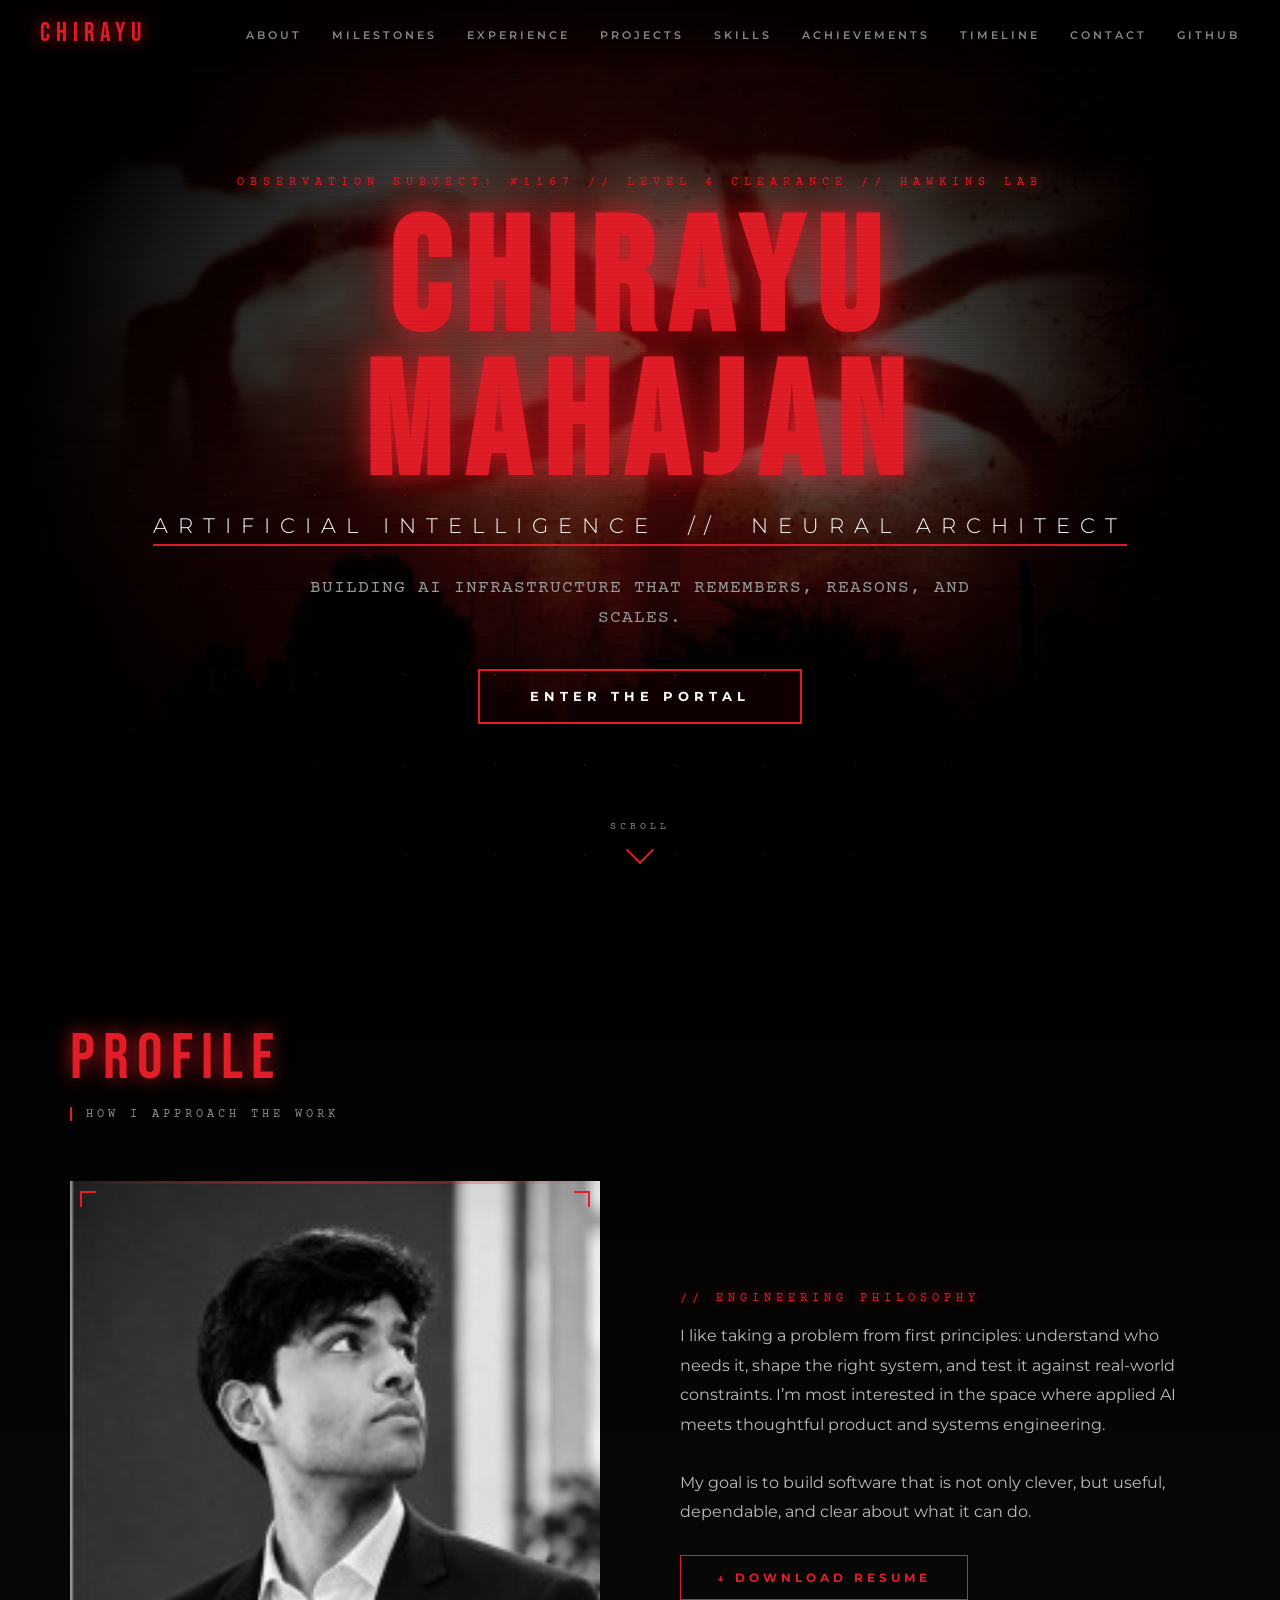
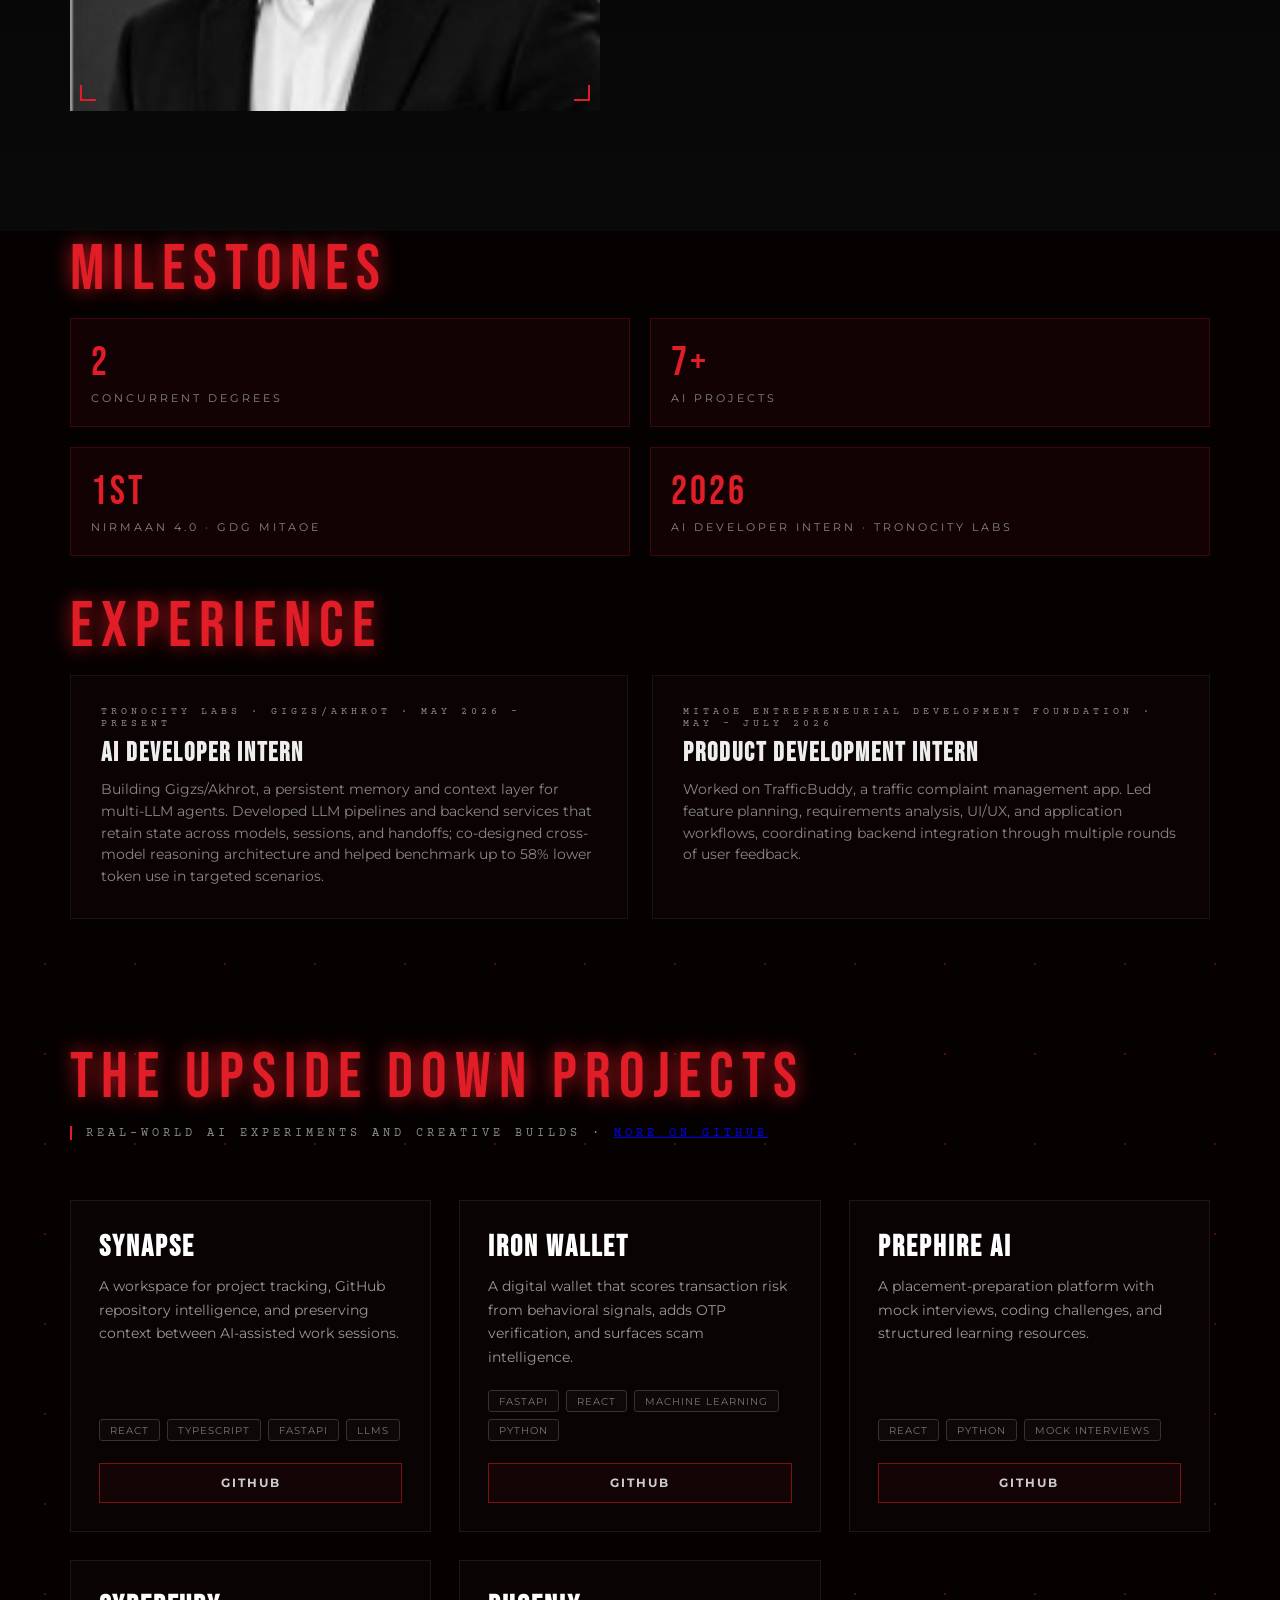
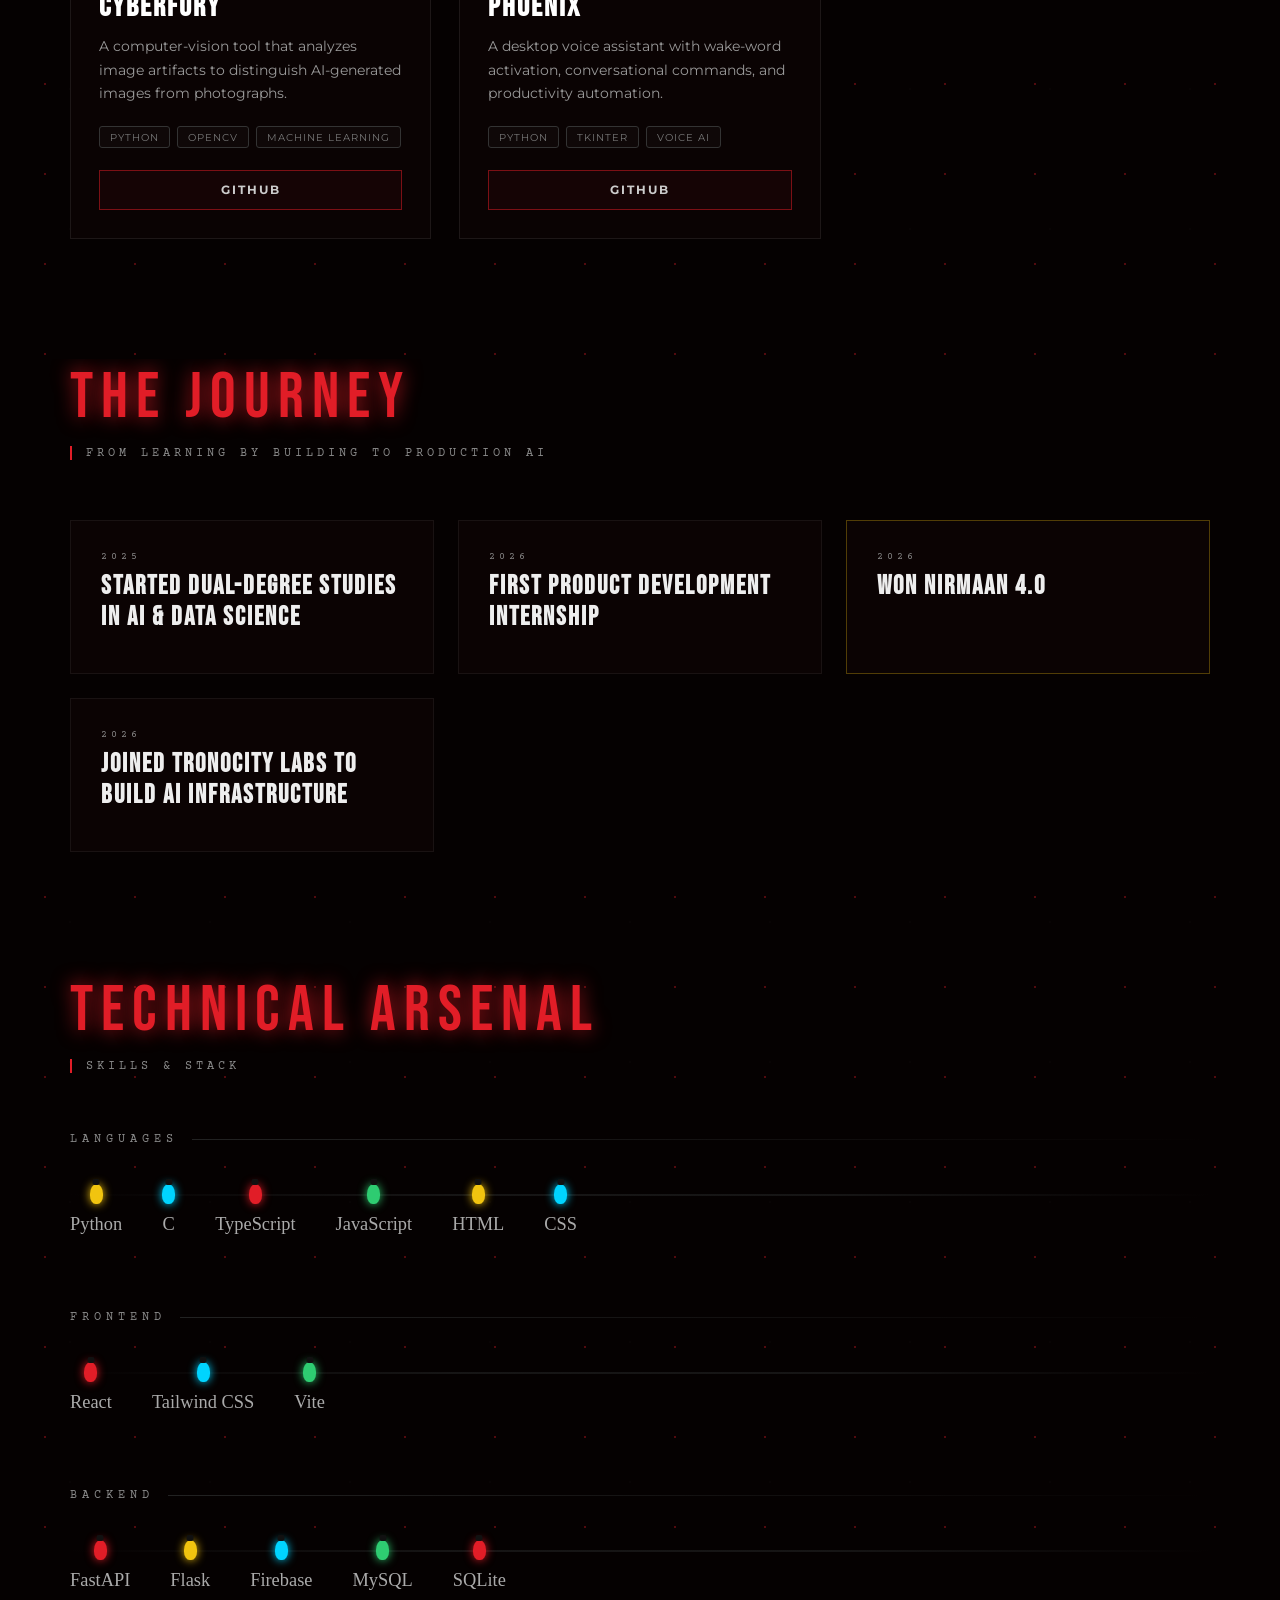
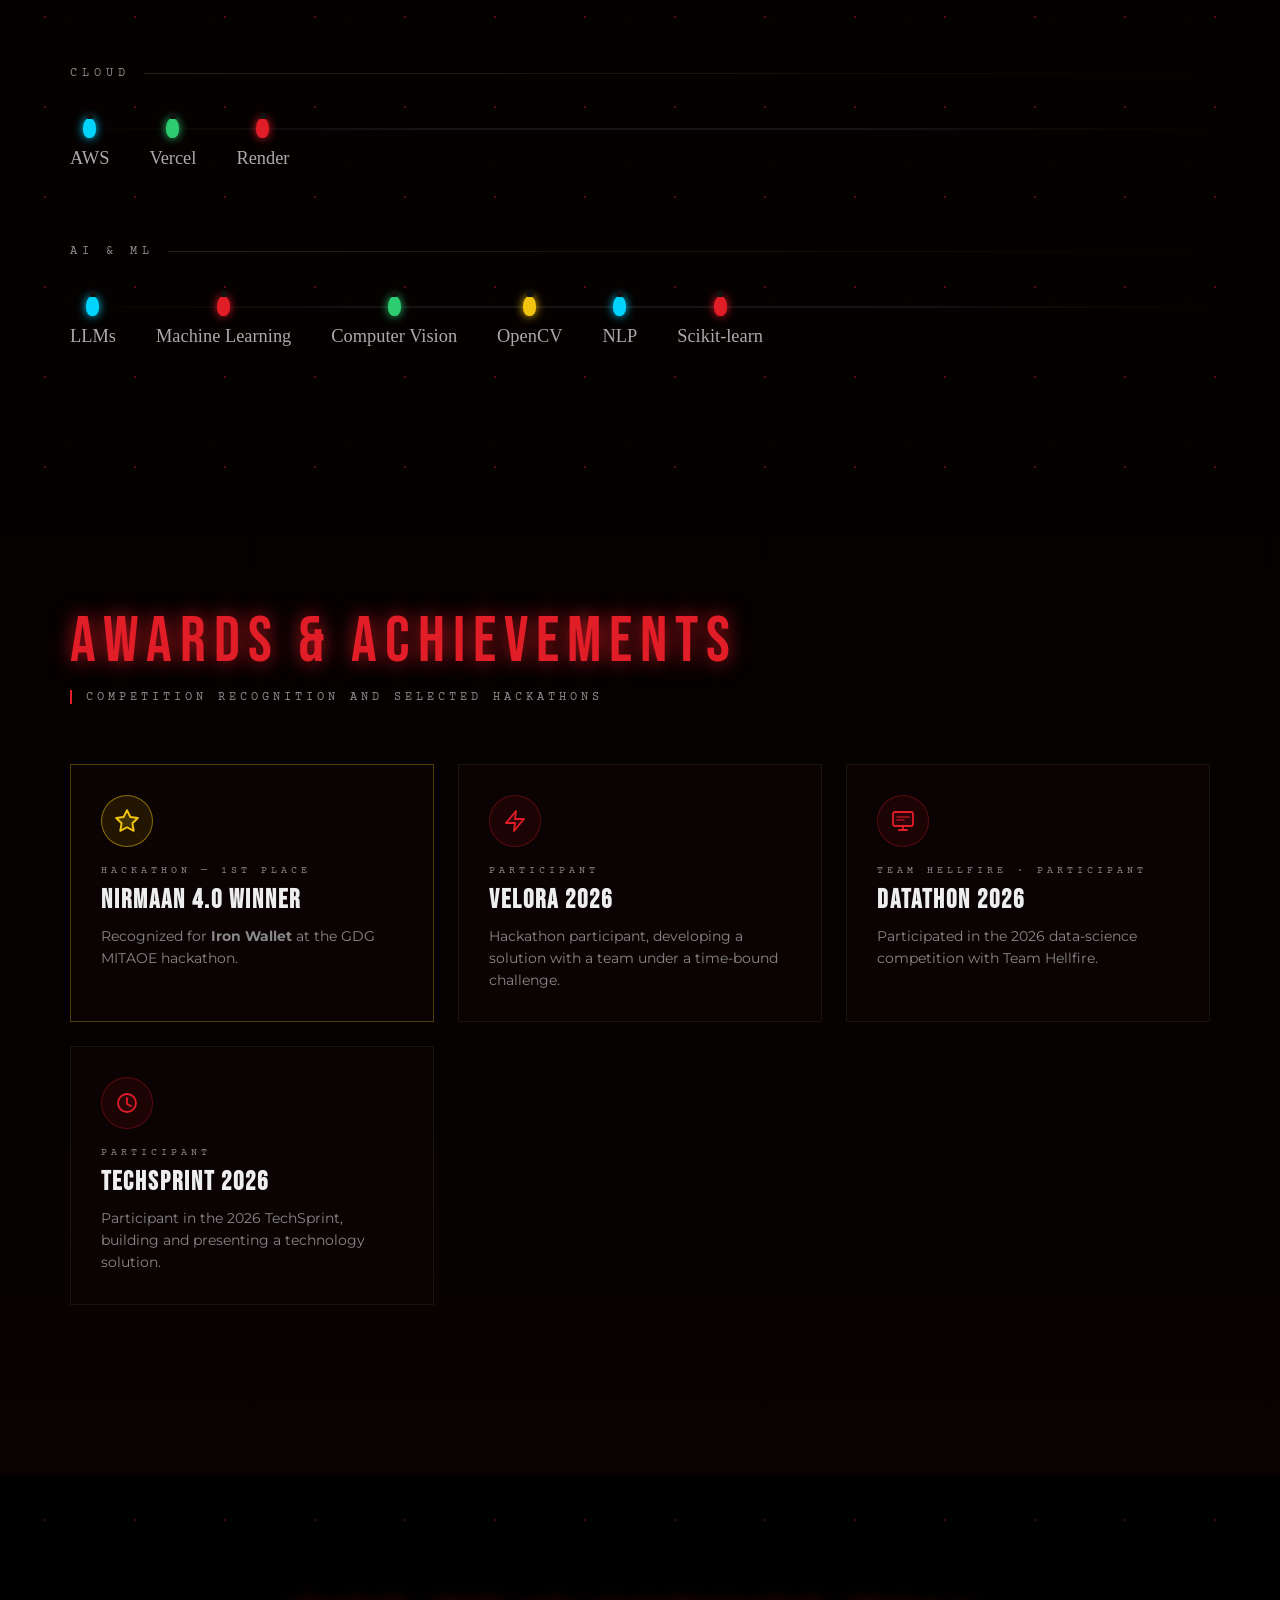
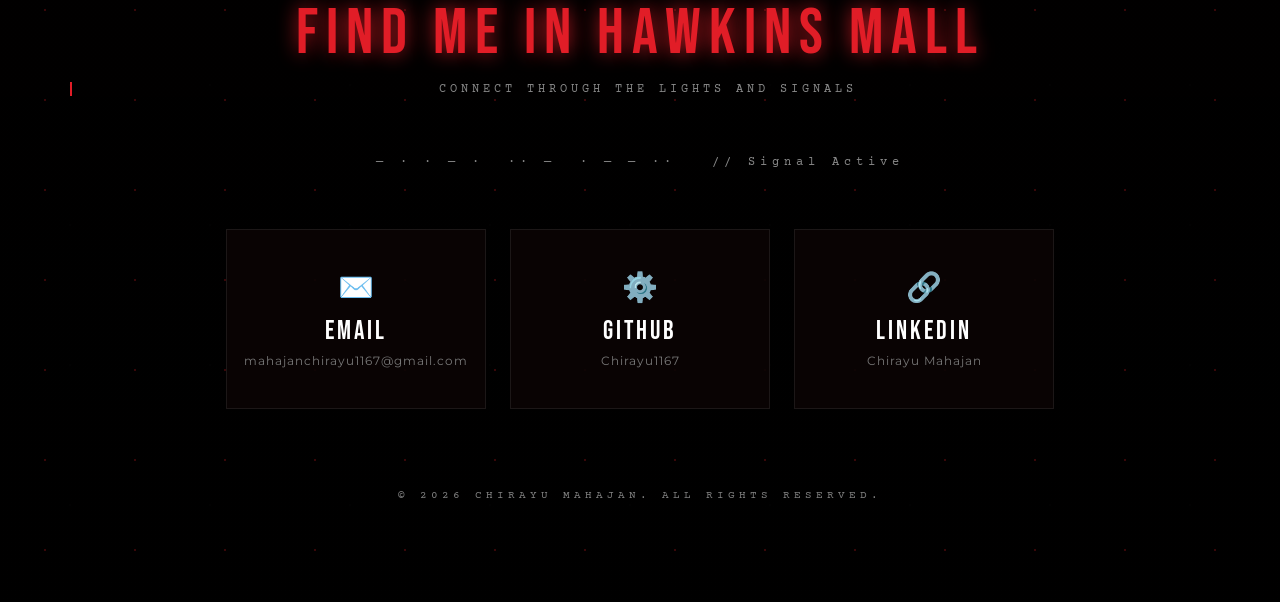
==== index.html @ ce6ed874 "Reduce repetition across portfolio sections Co-authored-by: Copilot App <223556219+Copilot@users.nor" ====
<!DOCTYPE html>
<html lang="en">
<head>
<meta charset="UTF-8">
<meta name="viewport" content="width=device-width, initial-scale=1.0">
<title>Chirayu Mahajan | AI & ML Engineer</title>
<meta name="description" content="Chirayu Mahajan is an AI engineer building production systems across computer vision, LLM agents, real-time inference, and backend infrastructure.">
<link rel="preconnect" href="https://fonts.googleapis.com">
<link href="https://fonts.googleapis.com/css2?family=Bebas+Neue&family=Montserrat:wght@300;400;600;700&family=Courier+Prime:wght@400;700&family=Permanent+Marker&display=swap" rel="stylesheet">
<style>
/* ==============================
   ROOT VARIABLES
============================== */
:root {
  --red: #e11d27;
  --glow-red: rgba(225,29,39,0.85);
  --dim-red: #7a0000;
  --neon-blue: #00d4ff;
  --neon-green: #2ecc71;
  --yellow: #f1c40f;
  --dark: #050101;
  --dark2: #0a0a0a;
  --card-bg: rgba(12,4,4,0.88);
  --wire: #1e1e1e;
  --text: #e8e8e8;
  --muted: #888;
}

/* ==============================
   RESET & BASE
============================== */
*, *::before, *::after { margin:0; padding:0; box-sizing:border-box; }

html { scroll-behavior: smooth; scroll-padding-top: 0; }

body {
  background: var(--dark);
  font-family: 'Montserrat', sans-serif;
  color: var(--text);
  overflow-x: hidden;
}

/* CRT scanline overlay */
body::after {
  content:'';
  position: fixed; inset:0;
  background: repeating-linear-gradient(0deg, transparent, transparent 2px, rgba(0,0,0,0.04) 2px, rgba(0,0,0,0.04) 4px);
  pointer-events:none;
  z-index: 9000;
}

/* ==============================
   SCROLL REVEAL
============================== */
.reveal {
  opacity: 0;
  transform: translateY(40px);
  transition: opacity 0.9s ease, transform 0.9s ease;
}
.reveal.visible {
  opacity: 1;
  transform: translateY(0);
}
.reveal-left {
  opacity: 0;
  transform: translateX(-40px);
  transition: opacity 0.9s ease, transform 0.9s ease;
}
.reveal-left.visible { opacity:1; transform:translateX(0); }
.reveal-right {
  opacity: 0;
  transform: translateX(40px);
  transition: opacity 0.9s ease, transform 0.9s ease;
}
.reveal-right.visible { opacity:1; transform:translateX(0); }

/* ==============================
   FLOATING NAV
============================== */
#floating-nav {
  position: fixed;
  top: 0; left:0; right:0;
  z-index: 8000;
  padding: 18px 40px;
  display: flex;
  justify-content: space-between;
  align-items: center;
  background: linear-gradient(to bottom, rgba(5,1,1,0.95), transparent);
  backdrop-filter: blur(4px);
  transition: background 0.4s;
}
#floating-nav.scrolled {
  background: rgba(5,1,1,0.97);
  border-bottom: 1px solid rgba(225,29,39,0.2);
}
.nav-logo {
  font-family: 'Bebas Neue', cursive;
  font-size: 1.6rem;
  letter-spacing: 6px;
  color: var(--red);
  text-shadow: 0 0 15px var(--glow-red);
  text-decoration: none;
}
.nav-links {
  display: flex;
  gap: 30px;
  list-style: none;
}
.nav-links a {
  text-decoration: none;
  color: var(--muted);
  font-size: 0.68rem;
  letter-spacing: 3px;
  text-transform: uppercase;
  transition: 0.3s;
  font-weight: 600;
}
.nav-links a:hover { color: #fff; text-shadow: 0 0 10px rgba(255,255,255,0.4); }
.nav-hamburger { display:none; cursor:pointer; flex-direction:column; gap:5px; }
.nav-hamburger span { display:block; width:24px; height:2px; background:#fff; transition:0.3s; }

/* ==============================
   SECTION SHARED
============================== */
section { position:relative; overflow:hidden; }
.section-inner { max-width:1200px; margin:0 auto; padding:0 30px; }

.section-title {
  font-family: 'Bebas Neue', cursive;
  font-size: clamp(2rem, 6vw, 4rem);
  letter-spacing: 8px;
  color: var(--red);
  text-shadow: 0 0 20px var(--glow-red);
  margin-bottom: 10px;
  animation: neonFlicker 6s infinite;
}
.section-sub {
  font-family: 'Courier Prime', monospace;
  font-size: 0.78rem;
  letter-spacing: 4px;
  color: var(--muted);
  text-transform: uppercase;
  margin-bottom: 60px;
  border-left: 2px solid var(--red);
  padding-left: 14px;
}

/* ==============================
   ANIMATED BACKGROUND
============================== */
.spore-bg {
  position: absolute; inset:0;
  background-image:
    radial-gradient(circle, var(--red) 1px, transparent 1px),
    radial-gradient(circle, rgba(255,255,255,0.04) 1px, transparent 1px);
  background-size: 90px 90px, 140px 140px;
  animation: sporeMove 25s linear infinite;
  opacity: 0.35;
  pointer-events:none;
  z-index:0;
}
@keyframes sporeMove {
  from { background-position: 0 0, 0 0; }
  to { background-position: 90px -400px, 140px -700px; }
}

/* ==============================
   HERO
============================== */
#hero {
  height: 100vh;
  min-height: 600px;
  display:flex;
  align-items:center;
  justify-content:center;
  text-align:center;
  background: #000;
}
.hero-bg {
  position: absolute; inset:0;
  background: url('[data-uri]') center/cover no-repeat;
  filter: brightness(45%) contrast(140%) saturate(0.6);
  animation: slowZoom 22s alternate linear infinite;
  z-index:0;
}
.hero-vignette {
  position:absolute; inset:0;
  background: radial-gradient(circle at center, transparent 10%, #000 80%);
  z-index:1;
}
.hero-content {
  position:relative; z-index:10;
  padding: 0 30px;
  animation: heroEntry 2s forwards ease-out;
}
.hero-tag {
  font-family: 'Courier Prime', monospace;
  color: var(--red);
  font-size: 0.72rem;
  letter-spacing: 6px;
  text-transform: uppercase;
  margin-bottom: 22px;
  display:block;
  text-shadow: 0 0 12px var(--glow-red);
}
.hero-name {
  font-family: 'Bebas Neue', cursive;
  font-size: clamp(4rem, 14vw, 10rem);
  letter-spacing: 14px;
  color: var(--red);
  line-height: 0.9;
  text-shadow: 0 0 30px var(--glow-red), 0 0 80px rgba(225,29,39,0.3);
  animation: nameGlitch 7s infinite alternate;
}
.hero-title {
  font-size: clamp(0.85rem, 2.5vw, 1.3rem);
  letter-spacing: 10px;
  color: #fff;
  text-transform: uppercase;
  border-bottom: 2px solid var(--red);
  display: inline-block;
  padding-bottom: 6px;
  margin: 14px 0 28px;
  font-weight: 300;
}
.hero-intro {
  font-family: 'Courier Prime', monospace;
  font-size: clamp(0.88rem, 1.8vw, 1.1rem);
  color: #999;
  max-width: 680px;
  margin: 0 auto 36px;
  line-height: 1.7;
  text-transform: uppercase;
  letter-spacing: 1px;
}
.hero-intro b { color: #fff; text-shadow: 0 0 8px rgba(255,255,255,0.3); }
.hero-cta {
  display: inline-block;
  padding: 18px 50px;
  border: 2px solid var(--red);
  color: #fff;
  text-decoration: none;
  text-transform: uppercase;
  font-weight: 700;
  letter-spacing: 5px;
  font-size: 0.8rem;
  background: rgba(225,29,39,0.07);
  transition: 0.35s;
}
.hero-cta:hover {
  background: var(--red);
  color: #000;
  box-shadow: 0 0 40px var(--red);
  transform: translateY(-3px);
}
.scroll-indicator {
  position:absolute;
  bottom: 40px;
  left:50%;
  transform:translateX(-50%);
  z-index:10;
  display:flex;
  flex-direction:column;
  align-items:center;
  gap:8px;
  animation: bounce 2s infinite;
}
.scroll-indicator span {
  font-family:'Courier Prime',monospace;
  font-size:0.6rem;
  letter-spacing:4px;
  color: var(--muted);
  text-transform:uppercase;
}
.scroll-arrow { width:20px; height:20px; border-right:2px solid var(--red); border-bottom:2px solid var(--red); transform:rotate(45deg); }

/* ==============================
   ABOUT
============================== */
#about {
  padding: 120px 0;
  background: linear-gradient(to bottom, rgba(0,0,0,0.92), rgba(10,10,10,0.95)), url('[data-uri]') center/cover no-repeat fixed;
}
.about-grid {
  display: grid;
  grid-template-columns: 1fr 1fr;
  gap: 80px;
  align-items: center;
}
.about-photo-wrap {
  position:relative;
}
.about-photo {
  width:100%;
  aspect-ratio:3/4;
  object-fit:cover;
  display:block;
  border:1px solid rgba(225,29,39,0.4);
  filter: grayscale(30%) contrast(1.1);
  transition:0.5s;
}
.about-photo-wrap:hover .about-photo { filter:grayscale(0%) contrast(1.2); box-shadow:0 0 40px rgba(225,29,39,0.3); }
.about-photo-placeholder {
  width:100%;
  aspect-ratio:3/4;
  background: rgba(20,5,5,0.9);
  border: 1px dashed rgba(225,29,39,0.4);
  display:flex;
  flex-direction:column;
  align-items:center;
  justify-content:center;
  gap:12px;
  color: var(--muted);
  font-family:'Courier Prime',monospace;
  font-size:0.75rem;
  letter-spacing:3px;
  text-transform:uppercase;
  transition:0.5s;
}
.about-photo-placeholder:hover { border-color:var(--red); box-shadow:0 0 30px rgba(225,29,39,0.15); }
.about-photo-placeholder .ph-icon { font-size:3rem; opacity:0.3; }
.about-scan-line {
  position:absolute;
  top:0; left:0; right:0;
  height:3px;
  background: linear-gradient(to right, transparent, var(--red), transparent);
  animation: scan 3s linear infinite;
  opacity:0.6;
}
.about-corner { position:absolute; width:16px; height:16px; border-color:var(--red); border-style:solid; }
.about-corner.tl { top:10px; left:10px; border-width:2px 0 0 2px; }
.about-corner.tr { top:10px; right:10px; border-width:2px 2px 0 0; }
.about-corner.bl { bottom:10px; left:10px; border-width:0 0 2px 2px; }
.about-corner.br { bottom:10px; right:10px; border-width:0 2px 2px 0; }
.about-text { }
.about-greeting {
  font-family:'Courier Prime',monospace;
  font-size:0.75rem;
  letter-spacing:5px;
  color:var(--red);
  text-transform:uppercase;
  margin-bottom:16px;
  text-shadow:0 0 10px var(--glow-red);
}
.about-bio {
  font-size:1rem;
  line-height:1.85;
  color:#bbb;
  margin-bottom:28px;
}
.about-bio b { color:#fff; }
.milestone-stats {
  display:grid;
  grid-template-columns:1fr 1fr;
  gap:20px;
  margin-bottom:32px;
}
.stat-box {
  background: rgba(225,29,39,0.06);
  border:1px solid rgba(225,29,39,0.2);
  padding:20px;
  transition:0.35s;
}
.stat-box:hover { border-color:var(--red); background:rgba(225,29,39,0.12); }
.stat-num {
  font-family:'Bebas Neue',cursive;
  font-size:2.5rem;
  color:var(--red);
  letter-spacing:3px;
  display:block;
}
.stat-label {
  font-size:0.68rem;
  letter-spacing:3px;
  color:var(--muted);
  text-transform:uppercase;
}
.resume-btn {
  display:inline-block;
  padding:14px 36px;
  border:1px solid var(--red);
  color:var(--red);
  text-decoration:none;
  font-size:0.75rem;
  letter-spacing:4px;
  text-transform:uppercase;
  font-weight:700;
  background:transparent;
  transition:0.35s;
}
.resume-btn:hover { background:var(--red); color:#000; box-shadow:0 0 25px var(--red); }

/* ==============================
   PROJECTS
============================== */
#projects {
  padding: 120px 0;
  background: var(--dark);
}
.projects-grid {
  display:grid;
  grid-template-columns: repeat(auto-fit, minmax(340px,1fr));
  gap:28px;
}
.proj-card {
  background: var(--card-bg);
  border:1px solid rgba(255,255,255,0.08);
  backdrop-filter:blur(12px);
  overflow:hidden;
  display:flex;
  flex-direction:column;
  transition:0.45s ease;
  position:relative;
}
.proj-card::before {
  content:'';
  position:absolute; top:0; left:0; right:0;
  height:2px;
  background: linear-gradient(to right, transparent, var(--red), transparent);
  transform:scaleX(0);
  transition:0.45s;
}
.proj-card:hover::before { transform:scaleX(1); }
.proj-card:hover {
  border-color:rgba(225,29,39,0.45);
  box-shadow:0 0 40px rgba(225,29,39,0.18);
  transform:translateY(-6px);
}
.proj-card.winner-card {
  border-color:rgba(241,196,15,0.4);
}
.proj-card.winner-card::before {
  background:linear-gradient(to right, transparent, var(--yellow), transparent);
}
.proj-card.winner-card:hover { border-color:var(--yellow); box-shadow:0 0 40px rgba(241,196,15,0.25); }
.proj-img-wrap {
  position:relative;
  aspect-ratio:16/9;
  overflow:hidden;
  background:#0a0404;
}
.proj-img {
  width:100%; height:100%;
  object-fit:cover;
  display:block;
  transition:0.55s;
  filter:brightness(0.85);
}
.proj-card:hover .proj-img { transform:scale(1.06); filter:brightness(1); }
.proj-img-placeholder {
  width:100%; height:100%;
  display:flex;
  flex-direction:column;
  align-items:center;
  justify-content:center;
  background:repeating-linear-gradient(135deg, #0c0404 0px, #0c0404 10px, #100606 10px, #100606 20px);
  color:rgba(225,29,39,0.3);
  font-family:'Courier Prime',monospace;
  font-size:0.7rem;
  letter-spacing:3px;
  text-transform:uppercase;
  gap:10px;
  transition:0.4s;
}
.proj-card:hover .proj-img-placeholder { background: repeating-linear-gradient(135deg, #150606 0px, #150606 10px, #1a0808 10px, #1a0808 20px); color:rgba(225,29,39,0.5); }
.proj-img-placeholder .cam-icon { font-size:2.5rem; }
.proj-img { width: 100%; height: 180px; overflow: hidden; border-radius: 8px; }
.proj-img img { width: 100%; height: 100%; object-fit: cover; display: block; }
.winner-badge {
  position:absolute; top:14px; right:14px;
  background:var(--yellow);
  color:#000;
  font-family:'Bebas Neue',cursive;
  font-size:0.85rem;
  letter-spacing:2px;
  padding:5px 12px;
  z-index:2;
}
.proj-body { padding:28px; flex:1; display:flex; flex-direction:column; }
.proj-title {
  font-family:'Bebas Neue',cursive;
  font-size:1.9rem;
  letter-spacing:2px;
  color:#fff;
  margin-bottom:10px;
  transition:0.3s;
}
.proj-card:hover .proj-title { color:var(--red); text-shadow:0 0 10px var(--glow-red); }
.proj-card.winner-card:hover .proj-title { color:var(--yellow); text-shadow:0 0 10px rgba(241,196,15,0.5); }
.proj-desc {
  font-size:0.9rem;
  color:#999;
  line-height:1.65;
  margin-bottom:20px;
  flex:1;
}
.proj-tags { display:flex; flex-wrap:wrap; gap:7px; margin-bottom:22px; }
.proj-tag {
  font-size:0.62rem;
  padding:4px 10px;
  border:1px solid #333;
  border-radius:3px;
  color:#777;
  text-transform:uppercase;
  letter-spacing:1px;
  background:rgba(255,255,255,0.02);
  transition:0.3s;
}
.proj-card:hover .proj-tag { border-color:rgba(225,29,39,0.4); color:#aaa; }
.proj-btns { display:flex; gap:10px; margin-top:auto; }
.proj-btn {
  flex:1;
  text-align:center;
  padding:12px;
  text-decoration:none;
  font-size:0.72rem;
  font-weight:700;
  letter-spacing:2px;
  text-transform:uppercase;
  transition:0.35s;
  border:1px solid rgba(225,29,39,0.5);
  color:#ccc;
  background:rgba(225,29,39,0.05);
}
.proj-btn:hover { background:var(--red); color:#000; box-shadow:0 0 20px var(--red); }
.proj-btn.live { border-color:rgba(0,212,255,0.5); background:rgba(0,212,255,0.04); }
.proj-btn.live:hover { background:var(--neon-blue); color:#000; box-shadow:0 0 20px var(--neon-blue); }

/* ==============================
   ACHIEVEMENTS
============================== */
#achievements {
  padding:120px 0;
  background: linear-gradient(to bottom, rgba(5,1,1,0.93), rgba(8,2,2,0.97)), url('[data-uri]') center/cover no-repeat fixed;
}
.ach-grid {
  display:grid;
  grid-template-columns:repeat(auto-fit, minmax(280px,1fr));
  gap:24px;
}
.ach-card {
  background:var(--card-bg);
  border:1px solid rgba(255,255,255,0.06);
  padding:30px;
  position:relative;
  overflow:hidden;
  transition:0.4s;
}
.ach-card:hover { border-color:rgba(225,29,39,0.45); transform:translateY(-5px); box-shadow:0 0 30px rgba(225,29,39,0.15); }
.ach-icon-wrap {
  width:52px; height:52px;
  border-radius:50%;
  display:flex;
  align-items:center;
  justify-content:center;
  font-size:1.6rem;
  margin-bottom:18px;
  border:1px solid rgba(225,29,39,0.3);
  background:rgba(225,29,39,0.08);
}
.ach-icon-wrap.gold { border-color:rgba(241,196,15,0.5); background:rgba(241,196,15,0.1); }
.ach-icon-wrap.blue { border-color:rgba(0,212,255,0.4); background:rgba(0,212,255,0.07); }
.ach-type {
  font-family:'Courier Prime',monospace;
  font-size:0.65rem;
  letter-spacing:4px;
  color:var(--muted);
  text-transform:uppercase;
  margin-bottom:8px;
  display:block;
}
.ach-title {
  font-family:'Bebas Neue',cursive;
  font-size:1.6rem;
  letter-spacing:2px;
  color:#eee;
  margin-bottom:10px;
}
.ach-desc {
  font-size:0.85rem;
  color:#888;
  line-height:1.6;
}
.ach-card.winner-ach { border-color:rgba(241,196,15,0.3); }
.ach-card.winner-ach:hover { border-color:var(--yellow); box-shadow:0 0 30px rgba(241,196,15,0.2); }
.ach-group-label {
  font-family:'Courier Prime',monospace;
  font-size:0.75rem;
  letter-spacing:5px;
  color:var(--red);
  text-transform:uppercase;
  margin-bottom:28px;
  text-shadow:0 0 8px var(--glow-red);
}

/* ==============================
   CERT GRID & CARDS
============================== */
.cert-grid {
  display: grid;
  grid-template-columns: repeat(auto-fill, minmax(300px, 1fr));
  gap: 22px;
}

.cert-card {
  background: rgba(8, 2, 2, 0.92);
  border: 1px solid rgba(255,255,255,0.07);
  padding: 26px 26px 22px;
  position: relative;
  overflow: hidden;
  display: flex;
  flex-direction: column;
  gap: 0;
  transition: border-color 0.4s ease, box-shadow 0.4s ease, transform 0.4s ease;
  backdrop-filter: blur(10px);
}

.cert-card::before {
  content: '';
  position: absolute;
  top: 0; left: 0; right: 0;
  height: 1px;
  background: linear-gradient(to right, transparent, var(--red), transparent);
  transform: scaleX(0);
  transform-origin: left;
  transition: transform 0.5s ease;
}
.cert-card:hover::before { transform: scaleX(1); }

.cert-card::after {
  content: '';
  position: absolute;
  bottom: 0; right: 0;
  width: 18px; height: 18px;
  border-right: 1px solid rgba(225,29,39,0.3);
  border-bottom: 1px solid rgba(225,29,39,0.3);
  transition: border-color 0.4s;
}
.cert-card:hover {
  border-color: rgba(225,29,39,0.45);
  box-shadow: 0 0 32px rgba(225,29,39,0.12), inset 0 0 24px rgba(225,29,39,0.03);
  transform: translateY(-4px);
}
.cert-card:hover::after { border-color: var(--red); }

.cert-card-header {
  display: flex;
  justify-content: space-between;
  align-items: center;
  margin-bottom: 16px;
}

.cert-issuer-badge {
  display: flex;
  align-items: center;
  gap: 7px;
  padding: 5px 12px 5px 8px;
  border-radius: 3px;
  font-family: 'Courier Prime', monospace;
  font-size: 0.65rem;
  letter-spacing: 3px;
  text-transform: uppercase;
  font-weight: 700;
  border: 1px solid transparent;
  transition: 0.35s;
}
.cert-issuer-anthropic {
  color: #d4906a;
  background: rgba(212,144,106,0.08);
  border-color: rgba(212,144,106,0.2);
}
.cert-card:hover .cert-issuer-anthropic {
  background: rgba(212,144,106,0.14);
  border-color: rgba(212,144,106,0.45);
  box-shadow: 0 0 12px rgba(212,144,106,0.15);
}
.cert-issuer-cisco {
  color: var(--neon-blue);
  background: rgba(0,212,255,0.06);
  border-color: rgba(0,212,255,0.18);
}
.cert-card:hover .cert-issuer-cisco {
  background: rgba(0,212,255,0.12);
  border-color: rgba(0,212,255,0.5);
  box-shadow: 0 0 12px rgba(0,212,255,0.15);
}
.cert-issuer-ibm {
  color: var(--yellow);
  background: rgba(241,196,15,0.06);
  border-color: rgba(241,196,15,0.18);
}
.cert-card:hover .cert-issuer-ibm {
  background: rgba(241,196,15,0.11);
  border-color: rgba(241,196,15,0.45);
  box-shadow: 0 0 12px rgba(241,196,15,0.12);
}

.cert-scan-dot {
  width: 7px; height: 7px;
  border-radius: 50%;
  background: var(--red);
  box-shadow: 0 0 6px var(--red);
  animation: certDotPulse 2.5s infinite;
  flex-shrink: 0;
}
.cert-scan-dot--blue {
  background: var(--neon-blue);
  box-shadow: 0 0 6px var(--neon-blue);
  animation: certDotPulseBlue 2.5s infinite;
}
.cert-scan-dot--yellow {
  background: var(--yellow);
  box-shadow: 0 0 6px var(--yellow);
  animation: certDotPulseYellow 2.5s infinite;
}
@keyframes certDotPulse {
  0%,100% { opacity:1; box-shadow:0 0 6px var(--red); }
  50% { opacity:0.25; box-shadow:none; }
}
@keyframes certDotPulseBlue {
  0%,100% { opacity:1; box-shadow:0 0 6px var(--neon-blue); }
  50% { opacity:0.25; box-shadow:none; }
}
@keyframes certDotPulseYellow {
  0%,100% { opacity:1; box-shadow:0 0 6px var(--yellow); }
  50% { opacity:0.25; box-shadow:none; }
}

.cert-title {
  font-family: 'Bebas Neue', cursive;
  font-size: 1.55rem;
  letter-spacing: 2px;
  color: #e8e8e8;
  line-height: 1.15;
  margin-bottom: 14px;
  transition: color 0.3s, text-shadow 0.3s;
}
.cert-card:hover .cert-title {
  color: #fff;
  text-shadow: 0 0 14px rgba(225,29,39,0.35);
}

.cert-meta {
  display: flex;
  flex-direction: column;
  gap: 6px;
  margin-bottom: 20px;
  flex: 1;
}
.cert-meta-row {
  display: flex;
  align-items: center;
  gap: 6px;
  font-family: 'Courier Prime', monospace;
  font-size: 0.7rem;
  letter-spacing: 1.5px;
  color: #666;
  text-transform: uppercase;
}
.cert-meta-row svg { opacity: 0.5; flex-shrink: 0; }
.cert-id { color: #555; letter-spacing: 1px; }

.cert-view-btn {
  display: inline-flex;
  align-items: center;
  gap: 7px;
  padding: 10px 18px;
  border: 1px solid rgba(225,29,39,0.45);
  background: rgba(225,29,39,0.05);
  color: #bbb;
  text-decoration: none;
  font-size: 0.65rem;
  font-weight: 700;
  letter-spacing: 3px;
  text-transform: uppercase;
  transition: 0.35s;
  align-self: flex-start;
  margin-top: auto;
}
.cert-view-btn:hover {
  background: var(--red);
  color: #000;
  box-shadow: 0 0 20px rgba(225,29,39,0.5);
  border-color: var(--red);
}
.cert-view-btn svg { transition: transform 0.3s; }
.cert-view-btn:hover svg { transform: translate(2px, -2px); }

.cert-view-btn--blue {
  border-color: rgba(0,212,255,0.35);
  background: rgba(0,212,255,0.04);
}
.cert-view-btn--blue:hover {
  background: var(--neon-blue);
  color: #000;
  box-shadow: 0 0 20px rgba(0,212,255,0.45);
  border-color: var(--neon-blue);
}
.cert-view-btn--yellow {
  border-color: rgba(241,196,15,0.35);
  background: rgba(241,196,15,0.04);
}
.cert-view-btn--yellow:hover {
  background: var(--yellow);
  color: #000;
  box-shadow: 0 0 20px rgba(241,196,15,0.4);
  border-color: var(--yellow);
}

/* ==============================
   SKILLS
============================== */
#skills {
  padding:120px 0;
  background: linear-gradient(to bottom, rgba(5,1,1,0.9), rgba(5,1,1,0.95)), url('[data-uri]') center/cover no-repeat fixed;
}
.skills-sections { display:flex; flex-direction:column; gap:60px; }
.skill-category {}
.skill-cat-label {
  font-family:'Courier Prime',monospace;
  font-size:0.72rem;
  letter-spacing:5px;
  color:var(--muted);
  text-transform:uppercase;
  margin-bottom:22px;
  display:flex;
  align-items:center;
  gap:14px;
}
.skill-cat-label::after { content:''; flex:1; height:1px; background:linear-gradient(to right, #222, transparent); }
.skill-wire {
  display:flex;
  flex-wrap:wrap;
  gap:28px 40px;
  padding:16px 0;
  position:relative;
}
.skill-wire::before {
  content:'';
  position:absolute;
  top:26px; left:0; right:0;
  height:2px;
  background: linear-gradient(to right, transparent, var(--wire), var(--wire), transparent);
  opacity:0.7;
}
.skill-bulb {
  display:flex;
  flex-direction:column;
  align-items:center;
  gap:10px;
  position:relative;
  z-index:2;
  cursor:default;
  transition:0.3s;
}
.skill-bulb:hover { transform:scale(1.1) translateY(3px); }
.bulb {
  width:13px; height:20px;
  border-radius:50% 50% 44% 44%;
  position:relative;
  transition:0.4s;
}
.bulb::before {
  content:'';
  position:absolute; top:-5px; left:50%;
  transform:translateX(-50%);
  width:7px; height:6px;
  background:#111;
  border-radius:2px;
}
.skill-label {
  font-family:'Permanent Marker',cursive;
  font-size:1.15rem;
  color:#aaa;
  transition:0.4s;
  white-space:nowrap;
}
.b-red .bulb { background:var(--red); box-shadow:0 0 10px var(--red); animation:fkA 3.5s infinite; }
.b-red .skill-label { animation:lbA 3.5s infinite; }
.b-blue .bulb { background:var(--neon-blue); box-shadow:0 0 10px var(--neon-blue); animation:fkB 4.2s infinite reverse; }
.b-blue .skill-label { animation:lbB 4.2s infinite reverse; }
.b-yellow .bulb { background:var(--yellow); box-shadow:0 0 10px var(--yellow); animation:fkC 2.9s infinite; }
.b-yellow .skill-label { animation:lbC 2.9s infinite; }
.b-green .bulb { background:var(--neon-green); box-shadow:0 0 10px var(--neon-green); animation:fkD 5s infinite alternate; }
.b-green .skill-label { animation:lbD 5s infinite alternate; }
.skill-bulb:hover .bulb { animation-play-state:paused; filter:brightness(2); }
.skill-bulb:hover .skill-label { animation-play-state:paused; color:#fff; }

/* ==============================
   CONTACT
============================== */
#contact {
  padding:120px 0 100px;
  background: linear-gradient(to bottom, rgba(0,0,0,0.88), rgba(0,0,0,0.95)), url('[data-uri]') center/cover no-repeat fixed;
  text-align:center;
}
.contact-morse {
  font-family:'Courier Prime',monospace;
  font-size:0.75rem;
  letter-spacing:5px;
  color:var(--muted);
  margin-bottom:60px;
  animation:morseFlash 4s infinite;
}
.contact-cards {
  display:grid;
  grid-template-columns: repeat(3, 260px);
  justify-content:center;
  gap:24px;
  margin-bottom:60px;
}
.contact-card {
  background:rgba(10,4,4,0.9);
  border:1px solid rgba(255,255,255,0.08);
  padding:40px 30px;
  text-decoration:none;
  color:#fff;
  transition:0.4s;
  width:260px;
  height:180px;
  display:flex;
  flex-direction:column;
  align-items:center;
  justify-content:center;
  position:relative;
  overflow:hidden;
}
.contact-card::after {
  content:'';
  position:absolute;
  bottom:0; left:0;
  width:100%; height:2px;
  background:var(--red);
  transform:scaleX(0);
  transition:0.35s;
  box-shadow:0 0 12px var(--red);
}
.contact-card:hover { transform:translateY(-8px); border-color:rgba(225,29,39,0.4); background:rgba(20,6,6,0.95); }
.contact-card:hover::after { transform:scaleX(1); }
.contact-card-icon { font-size:1.8rem; margin-bottom:12px; display:block; }
.contact-card-title {
  font-family:'Bebas Neue',cursive;
  font-size:1.6rem;
  letter-spacing:3px;
  margin-bottom:6px;
  transition:0.3s;
}
.contact-card:hover .contact-card-title { color:var(--red); text-shadow:0 0 10px var(--glow-red); }
.contact-card-val {
  font-size:0.78rem;
  color:#777;
  letter-spacing:1px;
}
.footer-line {
  font-family:'Courier Prime',monospace;
  font-size:0.7rem;
  letter-spacing:4px;
  color:rgba(255,255,255,0.5);
  text-transform:uppercase;
  margin-top:80px;
}

/* ==============================
   KEYFRAMES
============================== */
@keyframes neonFlicker {
  0%,19%,21%,23%,25%,54%,56%,100% { opacity:1; }
  20%,22%,24%,55% { opacity:0.6; text-shadow:none; }
}
@keyframes nameGlitch {
  0%,92%,100% { transform:skew(0); }
  93% { transform:skew(8deg); opacity:0.85; }
  95% { transform:skew(-10deg); }
  97% { transform:skew(3deg); }
}
@keyframes heroEntry {
  from { opacity:0; filter:blur(16px); }
  to { opacity:1; filter:blur(0); }
}
@keyframes slowZoom {
  from { transform:scale(1.05); }
  to { transform:scale(1.2) rotate(0.5deg); }
}
@keyframes scan {
  from { top:0; }
  to { top:100%; }
}
@keyframes bounce {
  0%,100% { transform:translateX(-50%) translateY(0); }
  50% { transform:translateX(-50%) translateY(10px); }
}
@keyframes morseFlash {
  0%,100% { opacity:1; }
  30% { opacity:0.2; }
  32% { opacity:1; }
  64% { opacity:0.4; }
  66% { opacity:1; }
}
@keyframes fkA { 0%,100%{opacity:1} 31%{opacity:0.15} 32%{opacity:1} }
@keyframes lbA { 0%,100%{color:#fff;text-shadow:0 0 10px var(--red)} 31%{color:#444;text-shadow:none} }
@keyframes fkB { 0%,100%{opacity:1} 71%{opacity:0.3} 73%{opacity:1} }
@keyframes lbB { 0%,100%{color:#fff;text-shadow:0 0 10px var(--neon-blue)} 71%{color:#444;text-shadow:none} }
@keyframes fkC { 0%,100%{opacity:1} 11%{opacity:0.1} 13%{opacity:1} }
@keyframes lbC { 0%,100%{color:#fff;text-shadow:0 0 10px var(--yellow)} 11%{color:#444;text-shadow:none} }
@keyframes fkD { 0%,100%{opacity:1} 50%{opacity:0.65} }
@keyframes lbD { 0%,100%{color:#fff;text-shadow:0 0 10px var(--neon-green)} 50%{color:#ccc;text-shadow:0 0 5px var(--neon-green)} }

/* ==============================
   RESPONSIVE
============================== */
@media (max-width:900px) {
  .about-grid { grid-template-columns:1fr; gap:50px; }
  .about-photo-wrap { max-width:380px; margin:0 auto; }
  .contact-cards { grid-template-columns:repeat(3,1fr); width:100%; }
  .contact-card { width:100%; }
}
@media (max-width:680px) {
  .nav-links { display:none; flex-direction:column; position:absolute; top:70px; left:0; right:0; background:rgba(5,1,1,0.98); padding:24px 30px; gap:20px; border-bottom:1px solid rgba(225,29,39,0.2); }
  .nav-links.open { display:flex; }
  .nav-hamburger { display:flex; }
  .projects-grid { grid-template-columns:1fr; }
  .ach-grid { grid-template-columns:1fr; }
  .milestone-stats { grid-template-columns:repeat(2,1fr); }
  .contact-cards { grid-template-columns:1fr; }
  .contact-card { width:100%; height:auto; padding:30px; }
  .cert-grid { grid-template-columns: 1fr; }
}
#achievements .ach-group-label,
#achievements .cert-grid {
  display: none;
}
</style>
</head>
<body>

<!-- FLOATING NAV -->
<nav id="floating-nav">
  <a href="#hero" class="nav-logo">Chirayu</a>
  <ul class="nav-links" id="nav-menu">
    <li><a href="#about">About</a></li>
    <li><a href="#milestones">Milestones</a></li>
    <li><a href="#experience">Experience</a></li>
    <li><a href="#projects">Projects</a></li>
    <li><a href="#skills">Skills</a></li>
    <li><a href="#achievements">Achievements</a></li>
    <li><a href="#timeline">Timeline</a></li>
    <li><a href="#contact">Contact</a></li>
    <li><a href="https://github.com/Chirayu1167" target="_blank" rel="noopener noreferrer">GitHub</a></li>
  </ul>
  <div class="nav-hamburger" id="hamburger" onclick="document.getElementById('nav-menu').classList.toggle('open')">
    <span></span><span></span><span></span>
  </div>
</nav>

<!-- HERO -->
<section id="hero">
  <div class="hero-bg"></div>
  <div class="hero-vignette"></div>
  <div class="spore-bg"></div>
  <div class="hero-content">
    <span class="hero-tag">Observation Subject: #1167 // Level 4 Clearance // Hawkins Lab</span>
    <h1 class="hero-name">CHIRAYU<br>MAHAJAN</h1>
    <p class="hero-title">Artificial Intelligence &nbsp;//&nbsp; Neural Architect</p>
    <p class="hero-intro">
      Building AI infrastructure that remembers, reasons, and scales.
    </p>
    <a href="#projects" class="hero-cta">Enter the Portal</a>
  </div>
  <div class="scroll-indicator">
    <span>Scroll</span>
    <div class="scroll-arrow"></div>
  </div>
</section>

<!-- ABOUT -->
<section id="about">
  <div class="section-inner">
    <p class="section-title reveal">PROFILE</p>
    <p class="section-sub reveal">How I approach the work</p>
    <div class="about-grid">
      <div class="about-photo-wrap reveal-left">
        <img src="profile.jpg" alt="Chirayu Mahajan" style="width:100%;height:100%;object-fit:cover;display:block;border-radius:inherit;">
        <div class="about-scan-line"></div>
        <div class="about-corner tl"></div>
        <div class="about-corner tr"></div>
        <div class="about-corner bl"></div>
        <div class="about-corner br"></div>
      </div>
      <div class="about-text reveal-right">
        <p class="about-greeting">// Engineering Philosophy</p>
        <p class="about-bio">
          I like taking a problem from first principles: understand who needs it, shape the right system, and test it against real-world constraints. I’m most interested in the space where applied AI meets thoughtful product and systems engineering.
        </p>
        <p class="about-bio">
          My goal is to build software that is not only clever, but useful, dependable, and clear about what it can do.
        </p>
        <a href="resume.pdf" class="resume-btn" target="_blank">↓ Download Resume</a>
      </div>
    </div>
  </div>
</section>

<!-- MILESTONES -->
<section id="milestones">
  <div class="section-inner">
    <p class="section-title reveal">MILESTONES</p>
    <div class="milestone-stats reveal">
      <div class="stat-box">
        <span class="stat-num">2</span>
        <span class="stat-label">Concurrent degrees</span>
      </div>
      <div class="stat-box">
        <span class="stat-num">7+</span>
        <span class="stat-label">AI projects</span>
      </div>
      <div class="stat-box">
        <span class="stat-num">1st</span>
        <span class="stat-label">Nirmaan 4.0 · GDG MITAOE</span>
      </div>
      <div class="stat-box">
        <span class="stat-num">2026</span>
        <span class="stat-label">AI Developer Intern · Tronocity Labs</span>
      </div>
    </div>
  </div>
</section>

<!-- EXPERIENCE -->
<section id="experience">
  <div class="section-inner">
    <p class="section-title reveal">EXPERIENCE</p>
    <div class="ach-grid">
      <div class="ach-card reveal">
        <span class="ach-type">Tronocity Labs · Gigzs/Akhrot · May 2026 – Present</span>
        <h3 class="ach-title">AI Developer Intern</h3>
        <p class="ach-desc">Building Gigzs/Akhrot, a persistent memory and context layer for multi-LLM agents. Developed LLM pipelines and backend services that retain state across models, sessions, and handoffs; co-designed cross-model reasoning architecture and helped benchmark up to 58% lower token use in targeted scenarios.</p>
      </div>
      <div class="ach-card reveal">
        <span class="ach-type">MITAOE Entrepreneurial Development Foundation · May – July 2026</span>
        <h3 class="ach-title">Product Development Intern</h3>
        <p class="ach-desc">Worked on TrafficBuddy, a traffic complaint management app. Led feature planning, requirements analysis, UI/UX, and application workflows, coordinating backend integration through multiple rounds of user feedback.</p>
      </div>
    </div>
  </div>
</section>

<!-- PROJECTS -->
<section id="projects">
  <div class="spore-bg"></div>
  <div class="section-inner" style="position:relative;z-index:1;">
    <p class="section-title reveal">THE UPSIDE DOWN PROJECTS</p>
    <p class="section-sub reveal">Real-world AI experiments and creative builds · <a href="https://github.com/Chirayu1167" target="_blank" rel="noopener noreferrer">More on GitHub</a></p>
    <div class="projects-grid">

      <div class="proj-card reveal" style="transition-delay:0.1s">
        <div class="proj-body">
          <h3 class="proj-title">Synapse</h3>
          <p class="proj-desc">A workspace for project tracking, GitHub repository intelligence, and preserving context between AI-assisted work sessions.</p>
          <div class="proj-tags">
            <span class="proj-tag">React</span><span class="proj-tag">TypeScript</span><span class="proj-tag">FastAPI</span><span class="proj-tag">LLMs</span>
          </div>
          <div class="proj-btns"><a href="https://github.com/Chirayu1167" target="_blank" rel="noopener noreferrer" class="proj-btn">GitHub</a></div>
        </div>
      </div>

      <div class="proj-card reveal" style="transition-delay:0.15s">
        <div class="proj-body">
          <h3 class="proj-title">Iron Wallet</h3>
          <p class="proj-desc">A digital wallet that scores transaction risk from behavioral signals, adds OTP verification, and surfaces scam intelligence.</p>
          <div class="proj-tags">
            <span class="proj-tag">FastAPI</span><span class="proj-tag">React</span><span class="proj-tag">Machine Learning</span><span class="proj-tag">Python</span>
          </div>
          <div class="proj-btns"><a href="https://github.com/Chirayu1167" target="_blank" rel="noopener noreferrer" class="proj-btn">GitHub</a></div>
        </div>
      </div>

      <div class="proj-card reveal" style="transition-delay:0.2s">
        <div class="proj-body">
          <h3 class="proj-title">PrepHire AI</h3>
          <p class="proj-desc">A placement-preparation platform with mock interviews, coding challenges, and structured learning resources.</p>
          <div class="proj-tags">
            <span class="proj-tag">React</span><span class="proj-tag">Python</span><span class="proj-tag">Mock Interviews</span>
          </div>
          <div class="proj-btns"><a href="https://github.com/Chirayu1167" target="_blank" rel="noopener noreferrer" class="proj-btn">GitHub</a></div>
        </div>
      </div>

      <div class="proj-card reveal" style="transition-delay:0.25s">
        <div class="proj-body">
          <h3 class="proj-title">CyberFury</h3>
          <p class="proj-desc">A computer-vision tool that analyzes image artifacts to distinguish AI-generated images from photographs.</p>
          <div class="proj-tags">
            <span class="proj-tag">Python</span><span class="proj-tag">OpenCV</span><span class="proj-tag">Machine Learning</span>
          </div>
          <div class="proj-btns"><a href="https://github.com/Chirayu1167/Cyberfury" target="_blank" rel="noopener noreferrer" class="proj-btn">GitHub</a></div>
        </div>
      </div>

      <div class="proj-card reveal" style="transition-delay:0.3s">
        <div class="proj-body">
          <h3 class="proj-title">Phoenix</h3>
          <p class="proj-desc">A desktop voice assistant with wake-word activation, conversational commands, and productivity automation.</p>
          <div class="proj-tags">
            <span class="proj-tag">Python</span><span class="proj-tag">Tkinter</span><span class="proj-tag">Voice AI</span>
          </div>
          <div class="proj-btns"><a href="https://github.com/Chirayu1167/Pheonix-AI-Assistant" target="_blank" rel="noopener noreferrer" class="proj-btn">GitHub</a></div>
        </div>
      </div>

    </div>
  </div>
</section>

<!-- TIMELINE -->
<section id="timeline">
  <div class="section-inner">
    <p class="section-title reveal">THE JOURNEY</p>
    <p class="section-sub reveal">From learning by building to production AI</p>
    <div class="ach-grid">
      <div class="ach-card reveal">
        <span class="ach-type">2025</span>
        <h3 class="ach-title">Started dual-degree studies in AI &amp; Data Science</h3>
      </div>
      <div class="ach-card reveal">
        <span class="ach-type">2026</span>
        <h3 class="ach-title">First product development internship</h3>
      </div>
      <div class="ach-card winner-ach reveal">
        <span class="ach-type">2026</span>
        <h3 class="ach-title">Won Nirmaan 4.0</h3>
      </div>
      <div class="ach-card reveal">
        <span class="ach-type">2026</span>
        <h3 class="ach-title">Joined Tronocity Labs to build AI infrastructure</h3>
      </div>
    </div>
  </div>
</section>

<!-- SKILLS -->
<section id="skills">
  <div class="spore-bg"></div>
  <div class="section-inner" style="position:relative;z-index:1;">
    <p class="section-title reveal">TECHNICAL ARSENAL</p>
    <p class="section-sub reveal">Skills &amp; Stack</p>
    <div class="skills-sections">

      <div class="skill-category reveal">
        <span class="skill-cat-label">Languages</span>
        <div class="skill-wire">
          <div class="skill-bulb b-yellow"><div class="bulb"></div><span class="skill-label">Python</span></div>
          <div class="skill-bulb b-blue"><div class="bulb"></div><span class="skill-label">C</span></div>
          <div class="skill-bulb b-red"><div class="bulb"></div><span class="skill-label">TypeScript</span></div>
          <div class="skill-bulb b-green"><div class="bulb"></div><span class="skill-label">JavaScript</span></div>
          <div class="skill-bulb b-yellow"><div class="bulb"></div><span class="skill-label">HTML</span></div>
          <div class="skill-bulb b-blue"><div class="bulb"></div><span class="skill-label">CSS</span></div>
        </div>
      </div>

      <div class="skill-category reveal">
        <span class="skill-cat-label">Frontend</span>
        <div class="skill-wire">
          <div class="skill-bulb b-red"><div class="bulb"></div><span class="skill-label">React</span></div>
          <div class="skill-bulb b-blue"><div class="bulb"></div><span class="skill-label">Tailwind CSS</span></div>
          <div class="skill-bulb b-green"><div class="bulb"></div><span class="skill-label">Vite</span></div>
        </div>
      </div>

      <div class="skill-category reveal">
        <span class="skill-cat-label">Backend</span>
        <div class="skill-wire">
          <div class="skill-bulb b-red"><div class="bulb"></div><span class="skill-label">FastAPI</span></div>
          <div class="skill-bulb b-yellow"><div class="bulb"></div><span class="skill-label">Flask</span></div>
          <div class="skill-bulb b-blue"><div class="bulb"></div><span class="skill-label">Firebase</span></div>
          <div class="skill-bulb b-green"><div class="bulb"></div><span class="skill-label">MySQL</span></div>
          <div class="skill-bulb b-red"><div class="bulb"></div><span class="skill-label">SQLite</span></div>
        </div>
      </div>

      <div class="skill-category reveal">
        <span class="skill-cat-label">Cloud</span>
        <div class="skill-wire">
          <div class="skill-bulb b-blue"><div class="bulb"></div><span class="skill-label">AWS</span></div>
          <div class="skill-bulb b-green"><div class="bulb"></div><span class="skill-label">Vercel</span></div>
          <div class="skill-bulb b-red"><div class="bulb"></div><span class="skill-label">Render</span></div>
        </div>
      </div>

      <div class="skill-category reveal">
        <span class="skill-cat-label">AI &amp; ML</span>
        <div class="skill-wire">
          <div class="skill-bulb b-blue"><div class="bulb"></div><span class="skill-label">LLMs</span></div>
          <div class="skill-bulb b-red"><div class="bulb"></div><span class="skill-label">Machine Learning</span></div>
          <div class="skill-bulb b-green"><div class="bulb"></div><span class="skill-label">Computer Vision</span></div>
          <div class="skill-bulb b-yellow"><div class="bulb"></div><span class="skill-label">OpenCV</span></div>
          <div class="skill-bulb b-blue"><div class="bulb"></div><span class="skill-label">NLP</span></div>
          <div class="skill-bulb b-red"><div class="bulb"></div><span class="skill-label">Scikit-learn</span></div>
        </div>
      </div>

    </div>
  </div>
</section>

<!-- ACHIEVEMENTS -->
<section id="achievements">
  <div class="section-inner">
    <p class="section-title reveal">AWARDS &amp; ACHIEVEMENTS</p>
    <p class="section-sub reveal">Competition recognition and selected hackathons</p>

    <p class="ach-group-label reveal">// Hackathons</p>
    <div class="ach-grid" style="margin-bottom:50px;">

      <div class="ach-card winner-ach reveal" style="transition-delay:0.1s">
        <div class="ach-icon-wrap gold">
          <svg viewBox="0 0 24 24" fill="none" xmlns="http://www.w3.org/2000/svg" width="26" height="26">
            <path d="M12 2L15.09 8.26L22 9.27L17 14.14L18.18 21.02L12 17.77L5.82 21.02L7 14.14L2 9.27L8.91 8.26L12 2Z" stroke="#f1c40f" stroke-width="1.8" stroke-linejoin="round" fill="rgba(241,196,15,0.15)"/>
          </svg>
        </div>
        <span class="ach-type">Hackathon — 1st Place</span>
        <h3 class="ach-title">Nirmaan 4.0 Winner</h3>
        <p class="ach-desc">Recognized for <b>Iron Wallet</b> at the GDG MITAOE hackathon.</p>
      </div>

      <div class="ach-card reveal" style="transition-delay:0.15s">
        <div class="ach-icon-wrap">
          <svg viewBox="0 0 24 24" fill="none" xmlns="http://www.w3.org/2000/svg" width="24" height="24">
            <polygon points="13,2 3,14 12,14 11,22 21,10 12,10" stroke="var(--red)" stroke-width="1.8" stroke-linejoin="round" fill="rgba(225,29,39,0.12)"/>
          </svg>
        </div>
        <span class="ach-type">Participant</span>
        <h3 class="ach-title">Velora 2026</h3>
        <p class="ach-desc">Hackathon participant, developing a solution with a team under a time-bound challenge.</p>
      </div>

      <div class="ach-card reveal" style="transition-delay:0.2s">
        <div class="ach-icon-wrap">
          <svg viewBox="0 0 24 24" fill="none" xmlns="http://www.w3.org/2000/svg" width="24" height="24">
            <rect x="2" y="3" width="20" height="14" rx="2" stroke="var(--red)" stroke-width="1.8" fill="rgba(225,29,39,0.08)"/>
            <path d="M8 21H16M12 17V21" stroke="var(--red)" stroke-width="1.8" stroke-linecap="round"/>
            <path d="M6 8H18M6 11H13" stroke="var(--red)" stroke-width="1.5" stroke-linecap="round" opacity="0.7"/>
          </svg>
        </div>
        <span class="ach-type">Team Hellfire · Participant</span>
        <h3 class="ach-title">Datathon 2026</h3>
        <p class="ach-desc">Participated in the 2026 data-science competition with Team Hellfire.</p>
      </div>

      <div class="ach-card reveal" style="transition-delay:0.25s">
        <div class="ach-icon-wrap">
          <svg viewBox="0 0 24 24" fill="none" xmlns="http://www.w3.org/2000/svg" width="24" height="24">
            <circle cx="12" cy="12" r="9" stroke="var(--red)" stroke-width="1.8" fill="rgba(225,29,39,0.08)"/>
            <path d="M12 7V13L16 15" stroke="var(--red)" stroke-width="1.8" stroke-linecap="round" stroke-linejoin="round"/>
          </svg>
        </div>
        <span class="ach-type">Participant</span>
        <h3 class="ach-title">TechSprint 2026</h3>
        <p class="ach-desc">Participant in the 2026 TechSprint, building and presenting a technology solution.</p>
      </div>

    </div>

    <p class="ach-group-label reveal">// Certifications</p>
    <div class="cert-grid">

      <!-- Anthropic: AI Fluency for Nonprofits -->
      <div class="cert-card reveal" style="transition-delay:0.1s">
        <div class="cert-card-header">
          <div class="cert-issuer-badge cert-issuer-anthropic">
            <svg viewBox="0 0 48 48" fill="none" xmlns="http://www.w3.org/2000/svg" width="22" height="22">
              <path d="M27.52 9L38 39H32.16L29.87 32.12H18.1L15.81 39H10L20.48 9H27.52ZM28.31 27.34L24 14.7L19.69 27.34H28.31Z" fill="currentColor"/>
            </svg>
            <span>Anthropic</span>
          </div>
          <div class="cert-scan-dot"></div>
        </div>
        <h3 class="cert-title">AI Fluency for Nonprofits</h3>
        <div class="cert-meta">
          <span class="cert-meta-row">
            <svg viewBox="0 0 16 16" width="11" height="11" fill="none"><rect x="1" y="3" width="14" height="11" rx="1.5" stroke="currentColor" stroke-width="1.3"/><path d="M1 6H15M5 1V4M11 1V4" stroke="currentColor" stroke-width="1.3" stroke-linecap="round"/></svg>
            March 2026
          </span>
          <span class="cert-meta-row cert-id">
            <svg viewBox="0 0 16 16" width="11" height="11" fill="none"><rect x="1.5" y="2.5" width="13" height="11" rx="1.5" stroke="currentColor" stroke-width="1.3"/><circle cx="5.5" cy="7" r="1.5" stroke="currentColor" stroke-width="1.2"/><path d="M9 6H13M9 8H12" stroke="currentColor" stroke-width="1.2" stroke-linecap="round"/></svg>
            ID: w37uzc5rufy3
          </span>
        </div>
        <a href="https://www.anthropic.com" target="_blank" class="cert-view-btn">
          <svg viewBox="0 0 16 16" width="12" height="12" fill="none"><path d="M6 3H3a1 1 0 00-1 1v9a1 1 0 001 1h9a1 1 0 001-1v-3M10 2h4v4M14 2L8 8" stroke="currentColor" stroke-width="1.5" stroke-linecap="round" stroke-linejoin="round"/></svg>
          View Credential
        </a>
      </div>

      <!-- Anthropic: AI Fluency for Students -->
      <div class="cert-card reveal" style="transition-delay:0.15s">
        <div class="cert-card-header">
          <div class="cert-issuer-badge cert-issuer-anthropic">
            <svg viewBox="0 0 48 48" fill="none" xmlns="http://www.w3.org/2000/svg" width="22" height="22">
              <path d="M27.52 9L38 39H32.16L29.87 32.12H18.1L15.81 39H10L20.48 9H27.52ZM28.31 27.34L24 14.7L19.69 27.34H28.31Z" fill="currentColor"/>
            </svg>
            <span>Anthropic</span>
          </div>
          <div class="cert-scan-dot"></div>
        </div>
        <h3 class="cert-title">AI Fluency for Students</h3>
        <div class="cert-meta">
          <span class="cert-meta-row">
            <svg viewBox="0 0 16 16" width="11" height="11" fill="none"><rect x="1" y="3" width="14" height="11" rx="1.5" stroke="currentColor" stroke-width="1.3"/><path d="M1 6H15M5 1V4M11 1V4" stroke="currentColor" stroke-width="1.3" stroke-linecap="round"/></svg>
            March 2026
          </span>
          <span class="cert-meta-row cert-id">
            <svg viewBox="0 0 16 16" width="11" height="11" fill="none"><rect x="1.5" y="2.5" width="13" height="11" rx="1.5" stroke="currentColor" stroke-width="1.3"/><circle cx="5.5" cy="7" r="1.5" stroke="currentColor" stroke-width="1.2"/><path d="M9 6H13M9 8H12" stroke="currentColor" stroke-width="1.2" stroke-linecap="round"/></svg>
            ID: qfxivifkpyor
          </span>
        </div>
        <a href="https://www.anthropic.com" target="_blank" class="cert-view-btn">
          <svg viewBox="0 0 16 16" width="12" height="12" fill="none"><path d="M6 3H3a1 1 0 00-1 1v9a1 1 0 001 1h9a1 1 0 001-1v-3M10 2h4v4M14 2L8 8" stroke="currentColor" stroke-width="1.5" stroke-linecap="round" stroke-linejoin="round"/></svg>
          View Credential
        </a>
      </div>

      <!-- Anthropic: AI Fluency Framework & Foundations -->
      <div class="cert-card reveal" style="transition-delay:0.2s">
        <div class="cert-card-header">
          <div class="cert-issuer-badge cert-issuer-anthropic">
            <svg viewBox="0 0 48 48" fill="none" xmlns="http://www.w3.org/2000/svg" width="22" height="22">
              <path d="M27.52 9L38 39H32.16L29.87 32.12H18.1L15.81 39H10L20.48 9H27.52ZM28.31 27.34L24 14.7L19.69 27.34H28.31Z" fill="currentColor"/>
            </svg>
            <span>Anthropic</span>
          </div>
          <div class="cert-scan-dot"></div>
        </div>
        <h3 class="cert-title">AI Fluency Framework &amp; Foundations</h3>
        <div class="cert-meta">
          <span class="cert-meta-row">
            <svg viewBox="0 0 16 16" width="11" height="11" fill="none"><rect x="1" y="3" width="14" height="11" rx="1.5" stroke="currentColor" stroke-width="1.3"/><path d="M1 6H15M5 1V4M11 1V4" stroke="currentColor" stroke-width="1.3" stroke-linecap="round"/></svg>
            March 2026
          </span>
          <span class="cert-meta-row cert-id">
            <svg viewBox="0 0 16 16" width="11" height="11" fill="none"><rect x="1.5" y="2.5" width="13" height="11" rx="1.5" stroke="currentColor" stroke-width="1.3"/><circle cx="5.5" cy="7" r="1.5" stroke="currentColor" stroke-width="1.2"/><path d="M9 6H13M9 8H12" stroke="currentColor" stroke-width="1.2" stroke-linecap="round"/></svg>
            ID: n2zvbeupsao9
          </span>
        </div>
        <a href="https://www.anthropic.com" target="_blank" class="cert-view-btn">
          <svg viewBox="0 0 16 16" width="12" height="12" fill="none"><path d="M6 3H3a1 1 0 00-1 1v9a1 1 0 001 1h9a1 1 0 001-1v-3M10 2h4v4M14 2L8 8" stroke="currentColor" stroke-width="1.5" stroke-linecap="round" stroke-linejoin="round"/></svg>
          View Credential
        </a>
      </div>

      <!-- Anthropic: Claude 101 -->
      <div class="cert-card reveal" style="transition-delay:0.25s">
        <div class="cert-card-header">
          <div class="cert-issuer-badge cert-issuer-anthropic">
            <svg viewBox="0 0 48 48" fill="none" xmlns="http://www.w3.org/2000/svg" width="22" height="22">
              <path d="M27.52 9L38 39H32.16L29.87 32.12H18.1L15.81 39H10L20.48 9H27.52ZM28.31 27.34L24 14.7L19.69 27.34H28.31Z" fill="currentColor"/>
            </svg>
            <span>Anthropic</span>
          </div>
          <div class="cert-scan-dot"></div>
        </div>
        <h3 class="cert-title">Claude 101</h3>
        <div class="cert-meta">
          <span class="cert-meta-row">
            <svg viewBox="0 0 16 16" width="11" height="11" fill="none"><rect x="1" y="3" width="14" height="11" rx="1.5" stroke="currentColor" stroke-width="1.3"/><path d="M1 6H15M5 1V4M11 1V4" stroke="currentColor" stroke-width="1.3" stroke-linecap="round"/></svg>
            March 2026
          </span>
          <span class="cert-meta-row cert-id">
            <svg viewBox="0 0 16 16" width="11" height="11" fill="none"><rect x="1.5" y="2.5" width="13" height="11" rx="1.5" stroke="currentColor" stroke-width="1.3"/><circle cx="5.5" cy="7" r="1.5" stroke="currentColor" stroke-width="1.2"/><path d="M9 6H13M9 8H12" stroke="currentColor" stroke-width="1.2" stroke-linecap="round"/></svg>
            ID: czkuhmj6hj4j
          </span>
        </div>
        <a href="https://www.anthropic.com" target="_blank" class="cert-view-btn">
          <svg viewBox="0 0 16 16" width="12" height="12" fill="none"><path d="M6 3H3a1 1 0 00-1 1v9a1 1 0 001 1h9a1 1 0 001-1v-3M10 2h4v4M14 2L8 8" stroke="currentColor" stroke-width="1.5" stroke-linecap="round" stroke-linejoin="round"/></svg>
          View Credential
        </a>
      </div>

      <!-- Cisco: Introduction to Modern AI -->
      <div class="cert-card reveal" style="transition-delay:0.3s">
        <div class="cert-card-header">
          <div class="cert-issuer-badge cert-issuer-cisco">
            <svg viewBox="0 0 48 48" fill="none" xmlns="http://www.w3.org/2000/svg" width="22" height="22">
              <rect x="21" y="4" width="6" height="10" rx="2" fill="currentColor"/>
              <rect x="21" y="34" width="6" height="10" rx="2" fill="currentColor"/>
              <rect x="4" y="19" width="10" height="6" rx="2" fill="currentColor" opacity="0.7"/>
              <rect x="34" y="19" width="10" height="6" rx="2" fill="currentColor" opacity="0.7"/>
              <rect x="9" y="9" width="7" height="7" rx="1.5" fill="currentColor" opacity="0.5"/>
              <rect x="32" y="9" width="7" height="7" rx="1.5" fill="currentColor" opacity="0.5"/>
              <rect x="9" y="32" width="7" height="7" rx="1.5" fill="currentColor" opacity="0.5"/>
              <rect x="32" y="32" width="7" height="7" rx="1.5" fill="currentColor" opacity="0.5"/>
              <circle cx="24" cy="24" r="5" stroke="currentColor" stroke-width="2" fill="rgba(0,212,255,0.15)"/>
            </svg>
            <span>Cisco</span>
          </div>
          <div class="cert-scan-dot cert-scan-dot--blue"></div>
        </div>
        <h3 class="cert-title">Introduction to Modern AI</h3>
        <div class="cert-meta">
          <span class="cert-meta-row">
            <svg viewBox="0 0 16 16" width="11" height="11" fill="none"><rect x="1" y="3" width="14" height="11" rx="1.5" stroke="currentColor" stroke-width="1.3"/><path d="M1 6H15M5 1V4M11 1V4" stroke="currentColor" stroke-width="1.3" stroke-linecap="round"/></svg>
            December 2025
          </span>
          <span class="cert-meta-row cert-id" style="opacity:0.5;font-style:italic;">
            <svg viewBox="0 0 16 16" width="11" height="11" fill="none"><rect x="1.5" y="2.5" width="13" height="11" rx="1.5" stroke="currentColor" stroke-width="1.3"/><circle cx="5.5" cy="7" r="1.5" stroke="currentColor" stroke-width="1.2"/><path d="M9 6H13M9 8H12" stroke="currentColor" stroke-width="1.2" stroke-linecap="round"/></svg>
            Cisco Networking Academy
          </span>
        </div>
        <a href="https://www.netacad.com" target="_blank" class="cert-view-btn cert-view-btn--blue">
          <svg viewBox="0 0 16 16" width="12" height="12" fill="none"><path d="M6 3H3a1 1 0 00-1 1v9a1 1 0 001 1h9a1 1 0 001-1v-3M10 2h4v4M14 2L8 8" stroke="currentColor" stroke-width="1.5" stroke-linecap="round" stroke-linejoin="round"/></svg>
          View Credential
        </a>
      </div>

      <!-- IBM: Python Essentials 1 & 2 -->
      <div class="cert-card reveal" style="transition-delay:0.35s">
        <div class="cert-card-header">
          <div class="cert-issuer-badge cert-issuer-ibm">
            <svg viewBox="0 0 48 48" fill="none" xmlns="http://www.w3.org/2000/svg" width="22" height="22">
              <rect x="4" y="11" width="40" height="5" rx="1" fill="currentColor"/>
              <rect x="4" y="21" width="40" height="5" rx="1" fill="currentColor" opacity="0.75"/>
              <rect x="4" y="31" width="40" height="5" rx="1" fill="currentColor" opacity="0.5"/>
              <rect x="10" y="11" width="4" height="25" fill="#050101" opacity="0.9"/>
              <rect x="34" y="11" width="4" height="25" fill="#050101" opacity="0.9"/>
            </svg>
            <span>IBM</span>
          </div>
          <div class="cert-scan-dot cert-scan-dot--yellow"></div>
        </div>
        <h3 class="cert-title">Python Essentials 1 &amp; 2</h3>
        <div class="cert-meta">
          <span class="cert-meta-row">
            <svg viewBox="0 0 16 16" width="11" height="11" fill="none"><rect x="1" y="3" width="14" height="11" rx="1.5" stroke="currentColor" stroke-width="1.3"/><path d="M1 6H15M5 1V4M11 1V4" stroke="currentColor" stroke-width="1.3" stroke-linecap="round"/></svg>
            IBM SkillsBuild
          </span>
          <span class="cert-meta-row cert-id">
            <svg viewBox="0 0 16 16" width="11" height="11" fill="none"><path d="M3 3h10v2H3zM3 7h10v2H3zM3 11h6v2H3z" fill="currentColor" opacity="0.7"/></svg>
            Dual Certification
          </span>
        </div>
        <a href="https://skillsbuild.org" target="_blank" class="cert-view-btn cert-view-btn--yellow">
          <svg viewBox="0 0 16 16" width="12" height="12" fill="none"><path d="M6 3H3a1 1 0 00-1 1v9a1 1 0 001 1h9a1 1 0 001-1v-3M10 2h4v4M14 2L8 8" stroke="currentColor" stroke-width="1.5" stroke-linecap="round" stroke-linejoin="round"/></svg>
          View Credential
        </a>
      </div>

      <!-- IBM: Career Management Essentials -->
      <div class="cert-card reveal" style="transition-delay:0.4s">
        <div class="cert-card-header">
          <div class="cert-issuer-badge cert-issuer-ibm">
            <svg viewBox="0 0 48 48" fill="none" xmlns="http://www.w3.org/2000/svg" width="22" height="22">
              <rect x="4" y="11" width="40" height="5" rx="1" fill="currentColor"/>
              <rect x="4" y="21" width="40" height="5" rx="1" fill="currentColor" opacity="0.75"/>
              <rect x="4" y="31" width="40" height="5" rx="1" fill="currentColor" opacity="0.5"/>
              <rect x="10" y="11" width="4" height="25" fill="#050101" opacity="0.9"/>
              <rect x="34" y="11" width="4" height="25" fill="#050101" opacity="0.9"/>
            </svg>
            <span>IBM</span>
          </div>
          <div class="cert-scan-dot cert-scan-dot--yellow"></div>
        </div>
        <h3 class="cert-title">Career Management Essentials</h3>
        <div class="cert-meta">
          <span class="cert-meta-row">
            <svg viewBox="0 0 16 16" width="11" height="11" fill="none"><rect x="1" y="3" width="14" height="11" rx="1.5" stroke="currentColor" stroke-width="1.3"/><path d="M1 6H15M5 1V4M11 1V4" stroke="currentColor" stroke-width="1.3" stroke-linecap="round"/></svg>
            IBM SkillsBuild
          </span>
          <span class="cert-meta-row cert-id">
            <svg viewBox="0 0 16 16" width="11" height="11" fill="none"><circle cx="8" cy="5" r="3" stroke="currentColor" stroke-width="1.3"/><path d="M2 14c0-3.31 2.69-6 6-6s6 2.69 6 6" stroke="currentColor" stroke-width="1.3" stroke-linecap="round"/></svg>
            Professional Development
          </span>
        </div>
        <a href="https://skillsbuild.org" target="_blank" class="cert-view-btn cert-view-btn--yellow">
          <svg viewBox="0 0 16 16" width="12" height="12" fill="none"><path d="M6 3H3a1 1 0 00-1 1v9a1 1 0 001 1h9a1 1 0 001-1v-3M10 2h4v4M14 2L8 8" stroke="currentColor" stroke-width="1.5" stroke-linecap="round" stroke-linejoin="round"/></svg>
          View Credential
        </a>
      </div>

      <div class="cert-card reveal">
        <div class="cert-card-header">
          <div class="cert-issuer-badge cert-issuer-cisco"><span>Cisco</span></div>
          <div class="cert-scan-dot cert-scan-dot--blue"></div>
        </div>
        <h3 class="cert-title">Data Analytics</h3>
        <div class="cert-meta"><span class="cert-meta-row">Cisco Networking Academy</span></div>
        <a href="https://www.netacad.com" target="_blank" rel="noopener noreferrer" class="cert-view-btn cert-view-btn--blue">View Provider</a>
      </div>

      <div class="cert-card reveal">
        <div class="cert-card-header">
          <div class="cert-issuer-badge cert-issuer-cisco"><span>Cisco</span></div>
          <div class="cert-scan-dot cert-scan-dot--blue"></div>
        </div>
        <h3 class="cert-title">Python Essentials 1 &amp; 2</h3>
        <div class="cert-meta"><span class="cert-meta-row">Cisco Networking Academy</span></div>
        <a href="https://www.netacad.com" target="_blank" rel="noopener noreferrer" class="cert-view-btn cert-view-btn--blue">View Provider</a>
      </div>

    </div>
  </div>
</section>

<!-- CONTACT -->
<section id="contact">
  <div class="spore-bg" style="opacity:0.25;"></div>
  <div class="section-inner" style="position:relative;z-index:1;">
    <p class="section-title reveal">FIND ME IN HAWKINS MALL</p>
    <p class="section-sub reveal">Connect through the lights and signals</p>
    <p class="contact-morse reveal">— · · — · &nbsp;·· — &nbsp;· — — ·· &nbsp; // Signal Active</p>
    <div class="contact-cards reveal">
      <a href="mailto:mahajanchirayu1167@gmail.com" class="contact-card">
        <span class="contact-card-icon">✉️</span>
        <p class="contact-card-title">Email</p>
        <p class="contact-card-val">mahajanchirayu1167@gmail.com</p>
      </a>
      <a href="https://github.com/Chirayu1167" target="_blank" class="contact-card">
        <span class="contact-card-icon">⚙️</span>
        <p class="contact-card-title">GitHub</p>
        <p class="contact-card-val">Chirayu1167</p>
      </a>
      <a href="https://linkedin.com/in/chirayu-mahajan-390766309" target="_blank" rel="noopener noreferrer" class="contact-card">
        <span class="contact-card-icon">🔗</span>
        <p class="contact-card-title">LinkedIn</p>
        <p class="contact-card-val">Chirayu Mahajan</p>
      </a>
    </div>
    <p class="footer-line">© 2026 Chirayu Mahajan. All rights reserved.</p>
  </div>
</section>

<script>
const revealEls = document.querySelectorAll('.reveal, .reveal-left, .reveal-right');
const observer = new IntersectionObserver((entries) => {
  entries.forEach(entry => {
    if (entry.isIntersecting) entry.target.classList.add('visible');
  });
}, { threshold: 0.12 });
revealEls.forEach(el => observer.observe(el));

const nav = document.getElementById('floating-nav');
window.addEventListener('scroll', () => {
  nav.classList.toggle('scrolled', window.scrollY > 80);
});

const sections = document.querySelectorAll('section[id]');
const navLinks = document.querySelectorAll('.nav-links a');
const scrollSpy = new IntersectionObserver((entries) => {
  entries.forEach(entry => {
    if (entry.isIntersecting) {
      navLinks.forEach(a => a.style.color = '');
      const active = document.querySelector(`.nav-links a[href="#${entry.target.id}"]`);
      if (active) active.style.color = '#fff';
    }
  });
}, { threshold: 0.4 });
sections.forEach(s => scrollSpy.observe(s));

document.querySelectorAll('.skill-bulb').forEach((bulb, i) => {
  bulb.style.animationDelay = (i * 0.07 + 0.1) + 's';
  bulb.style.opacity = '0';
  setTimeout(() => { bulb.style.opacity = '1'; }, i * 70 + 300);
});
</script>
</body>
</html>
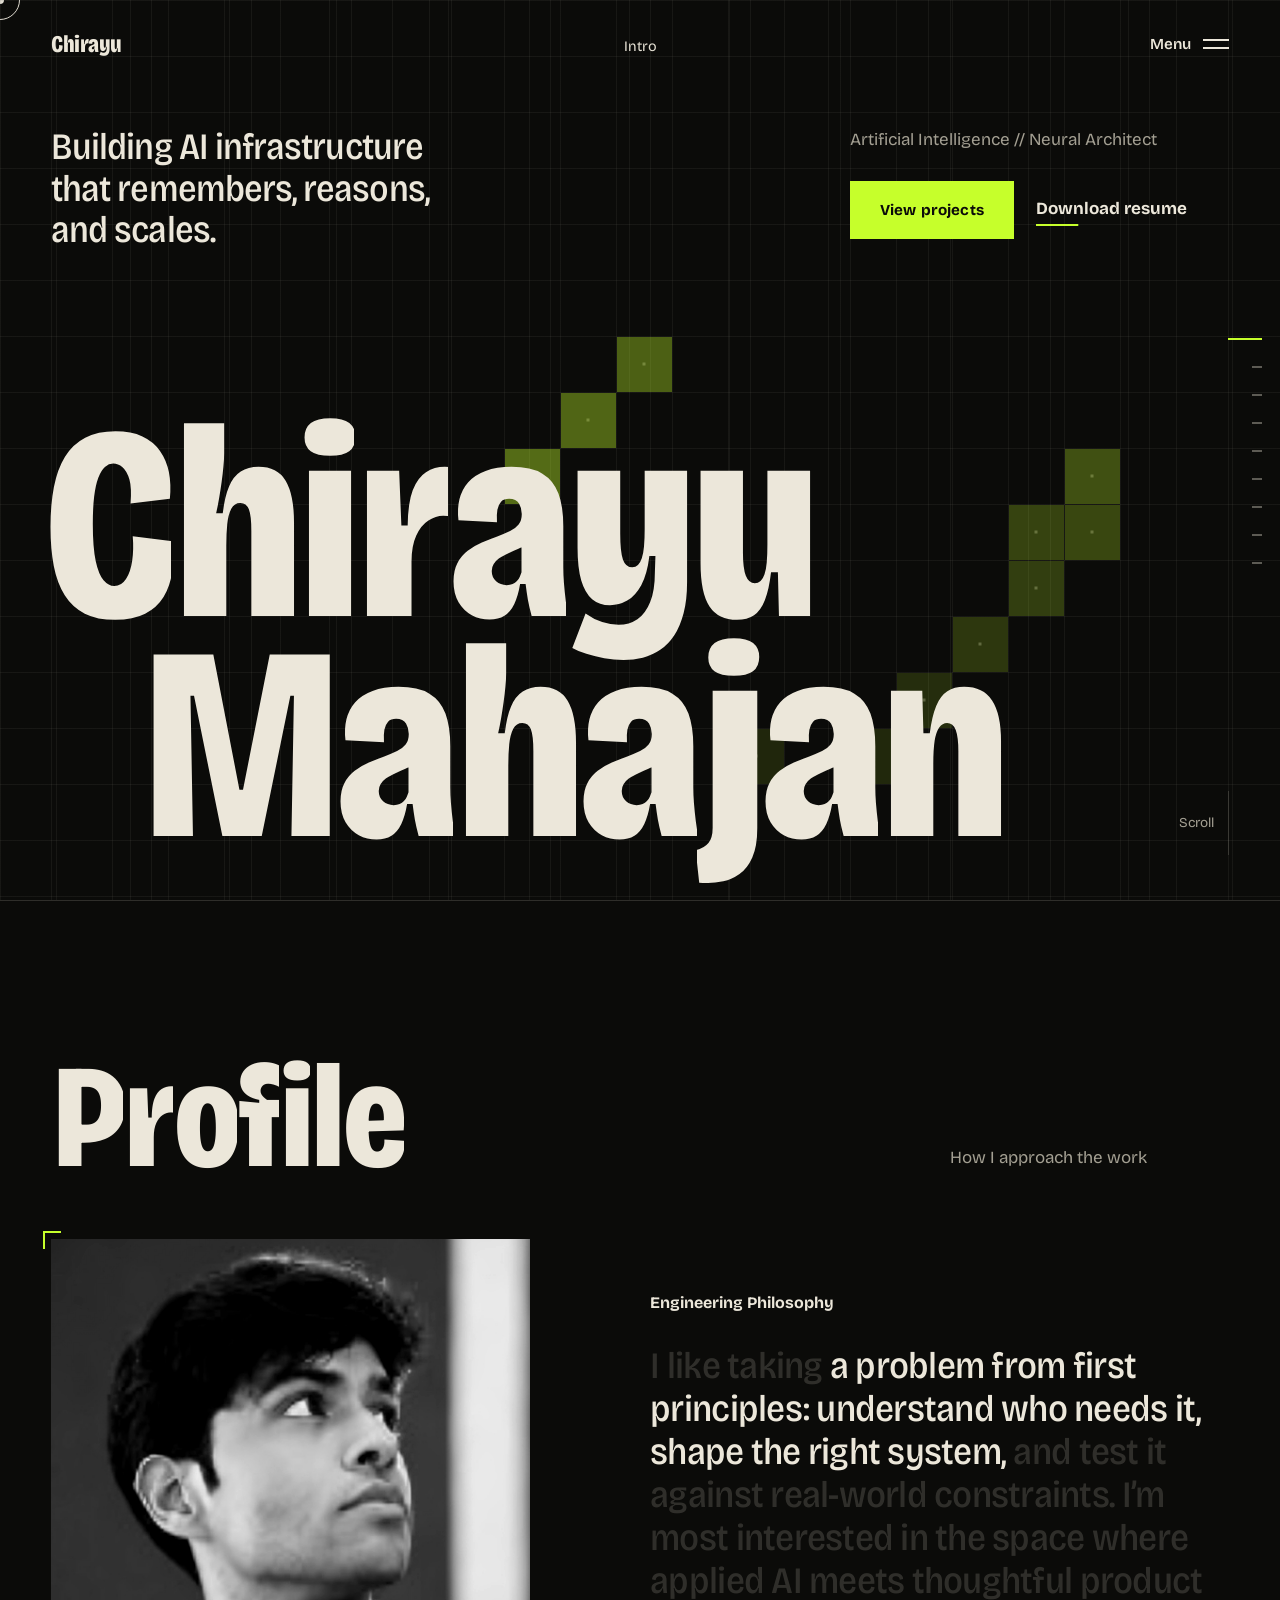
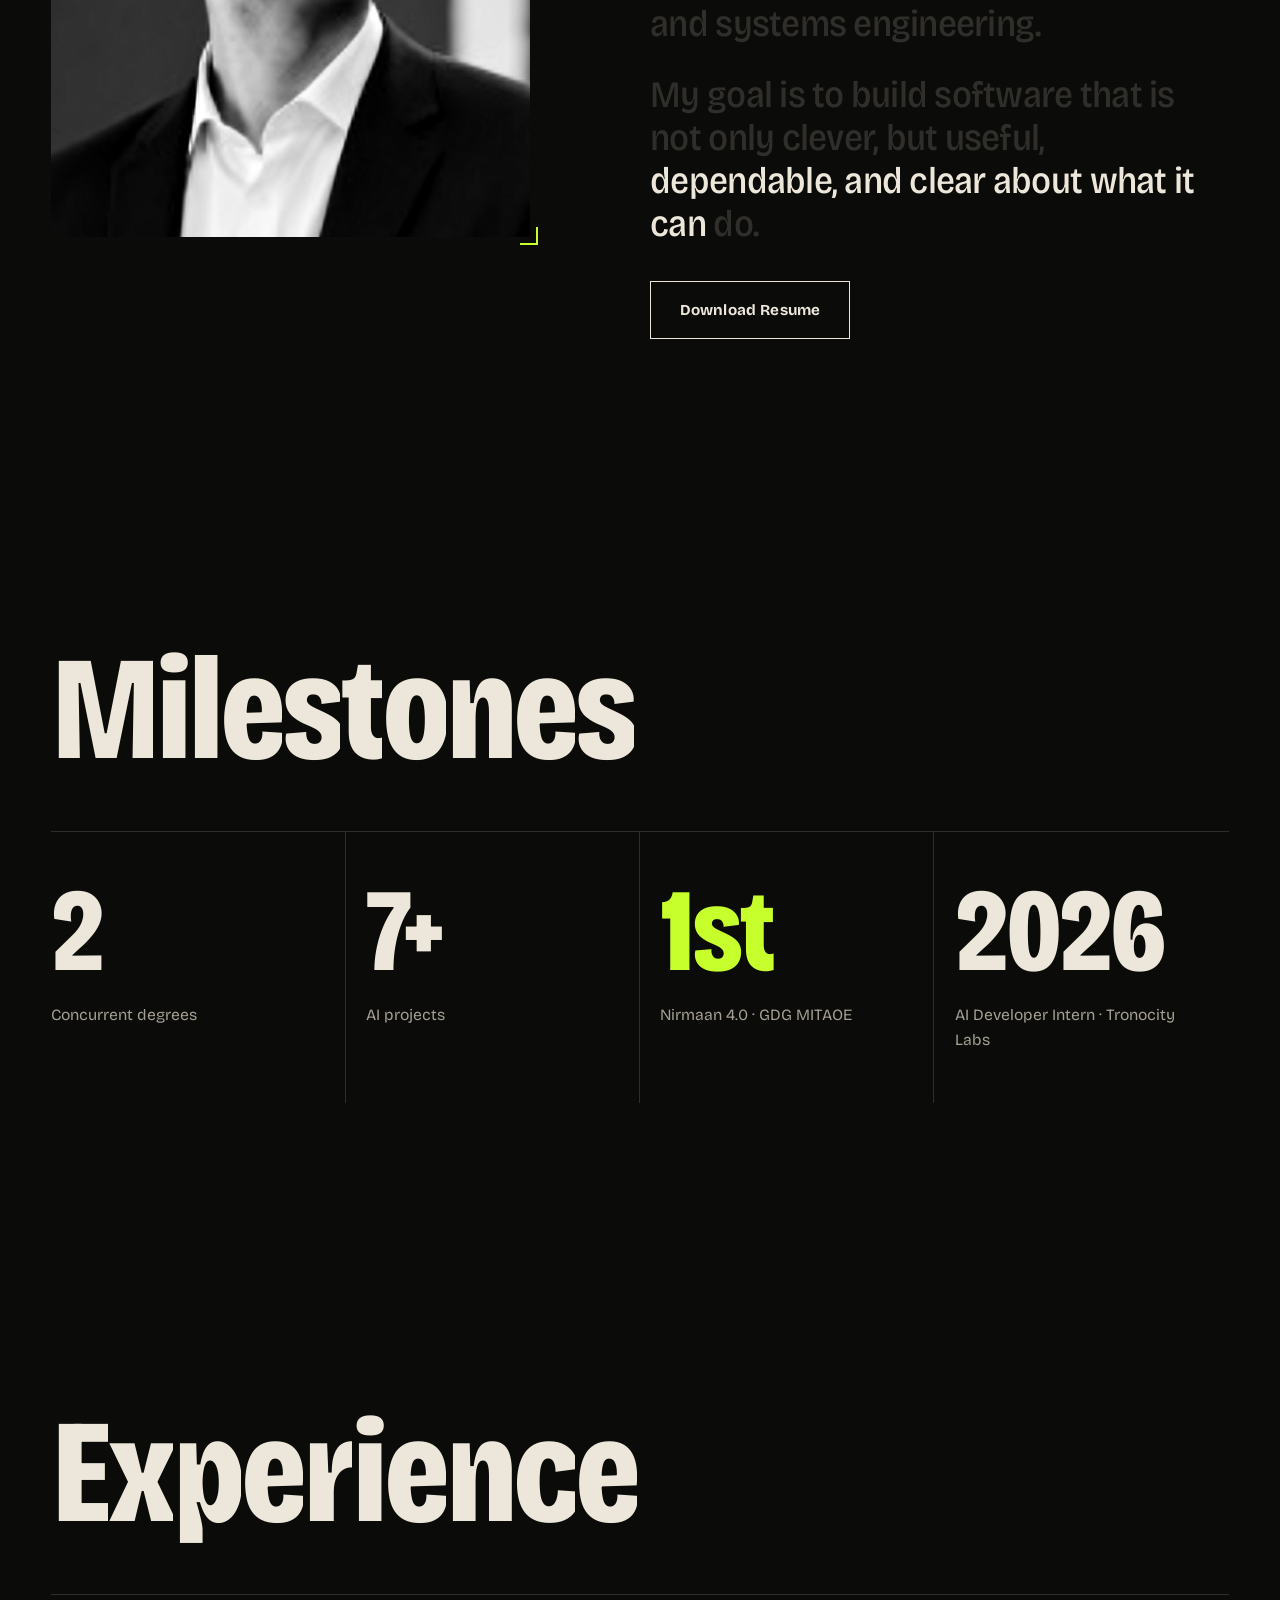
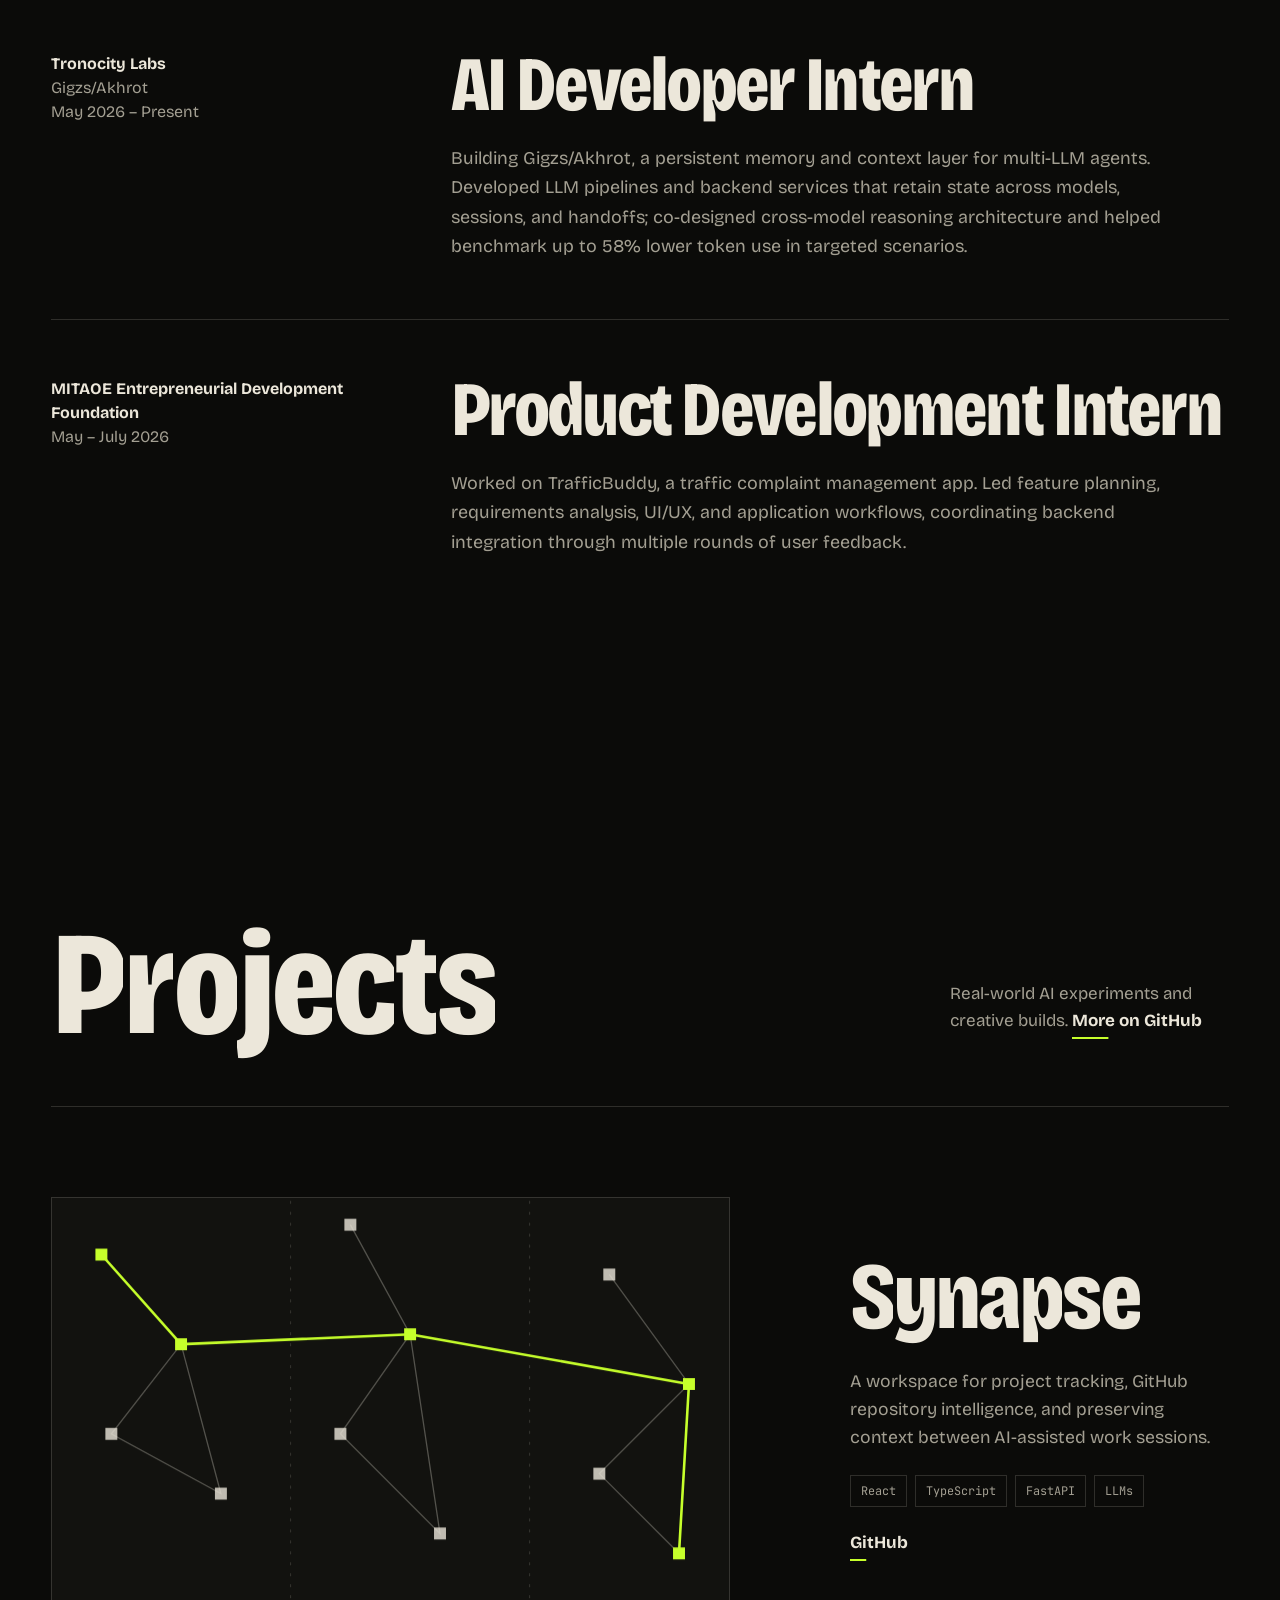
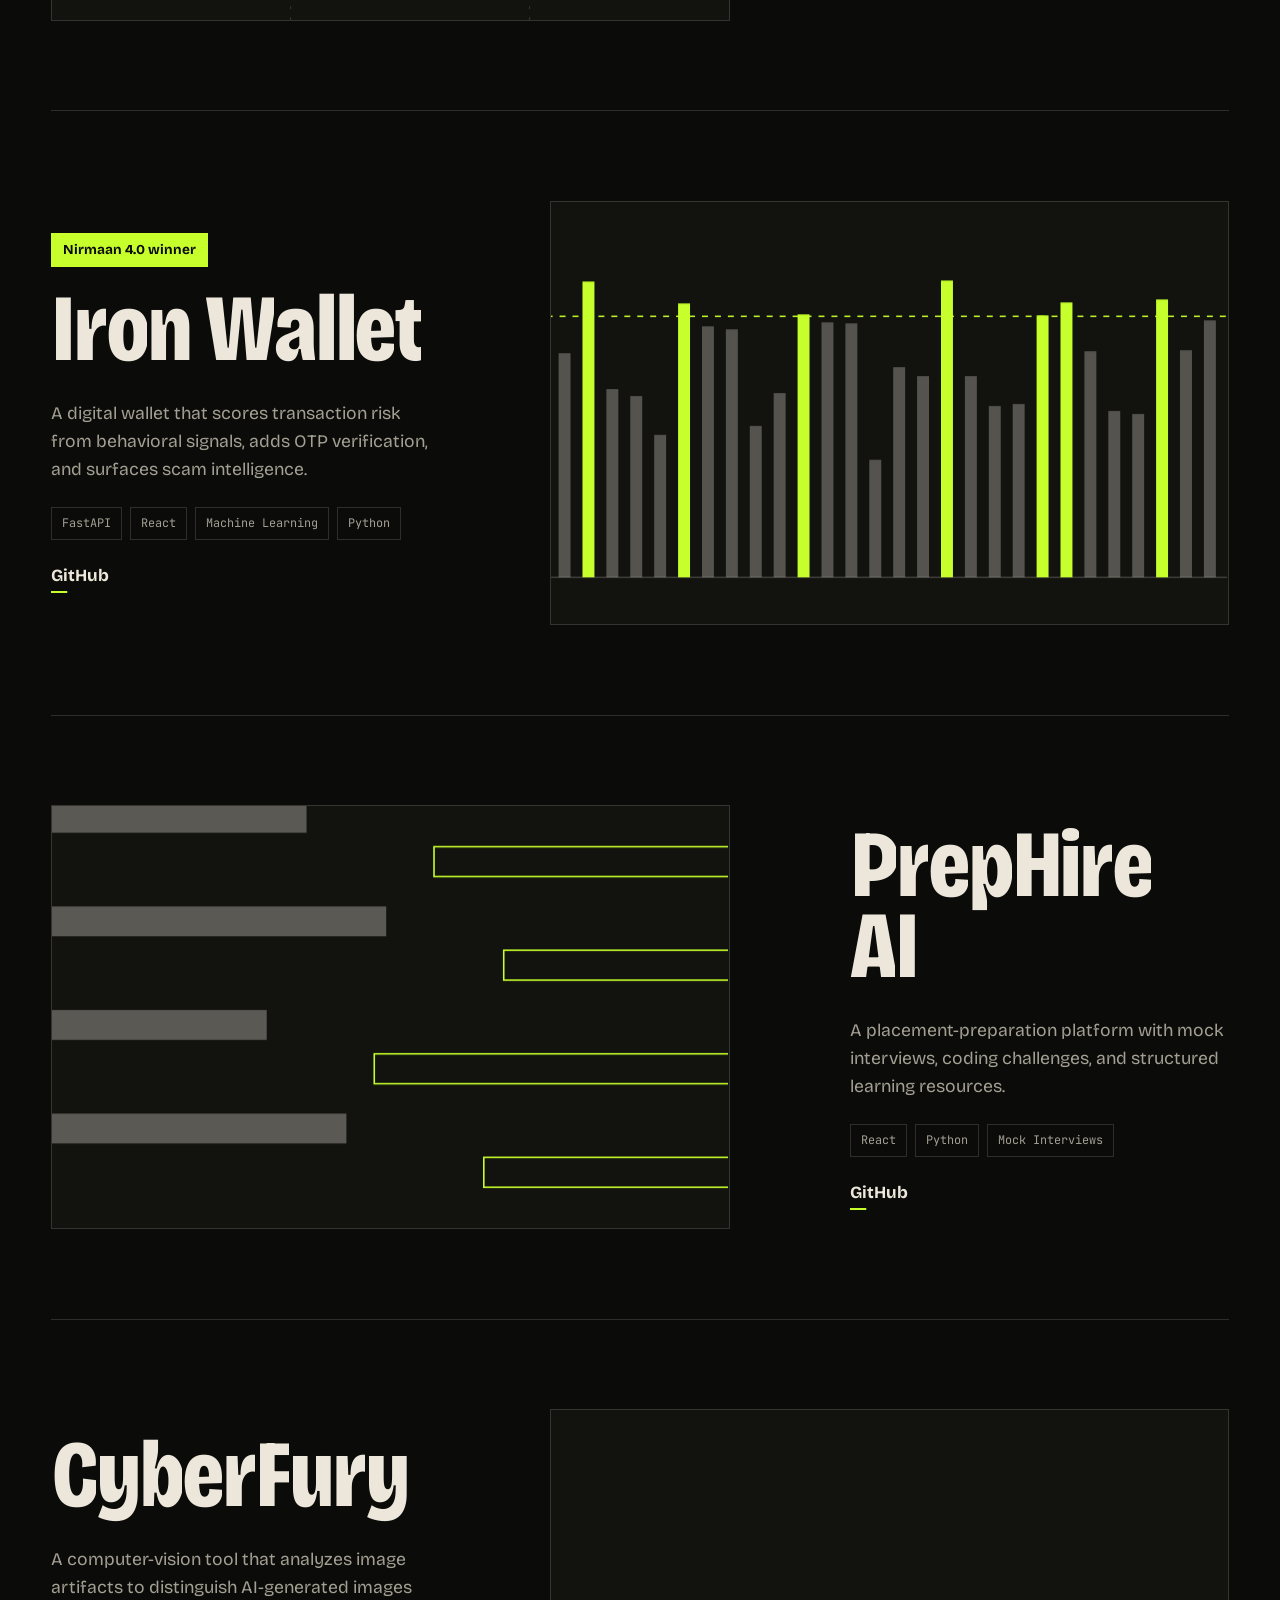
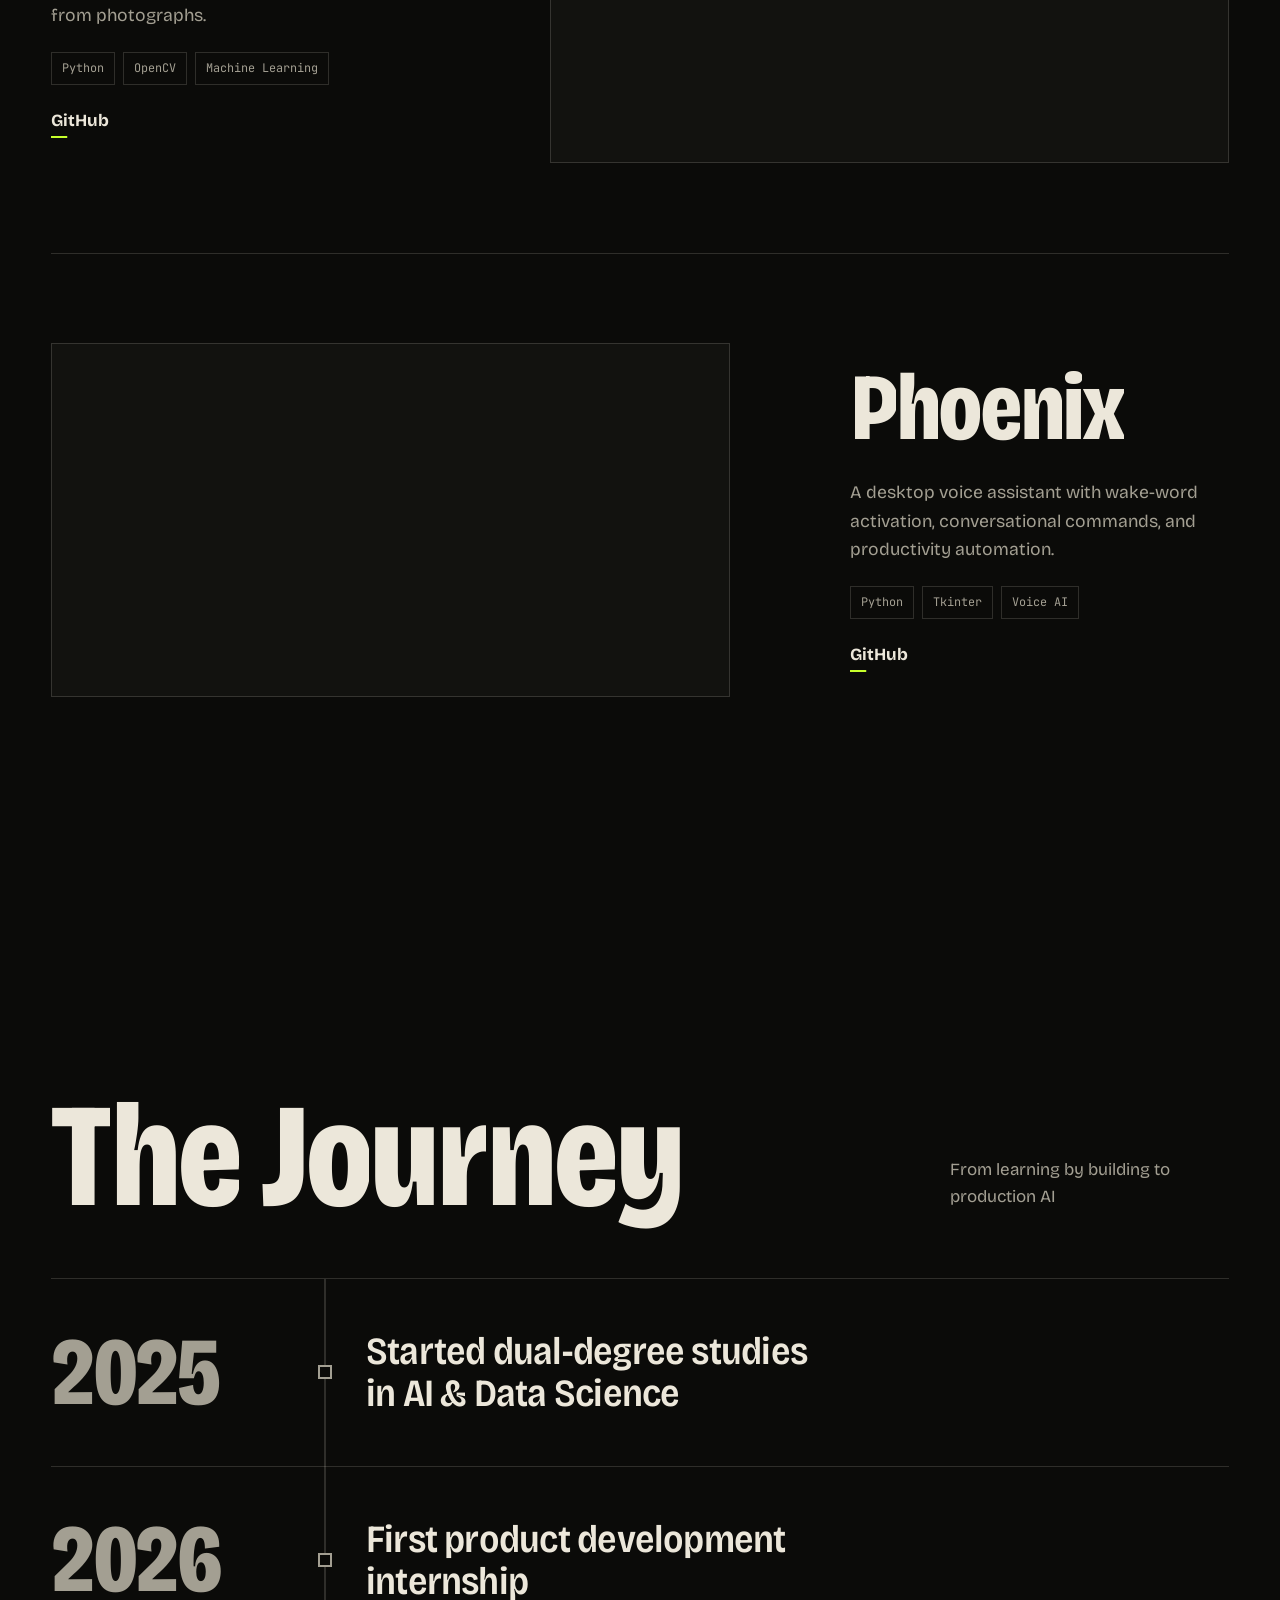
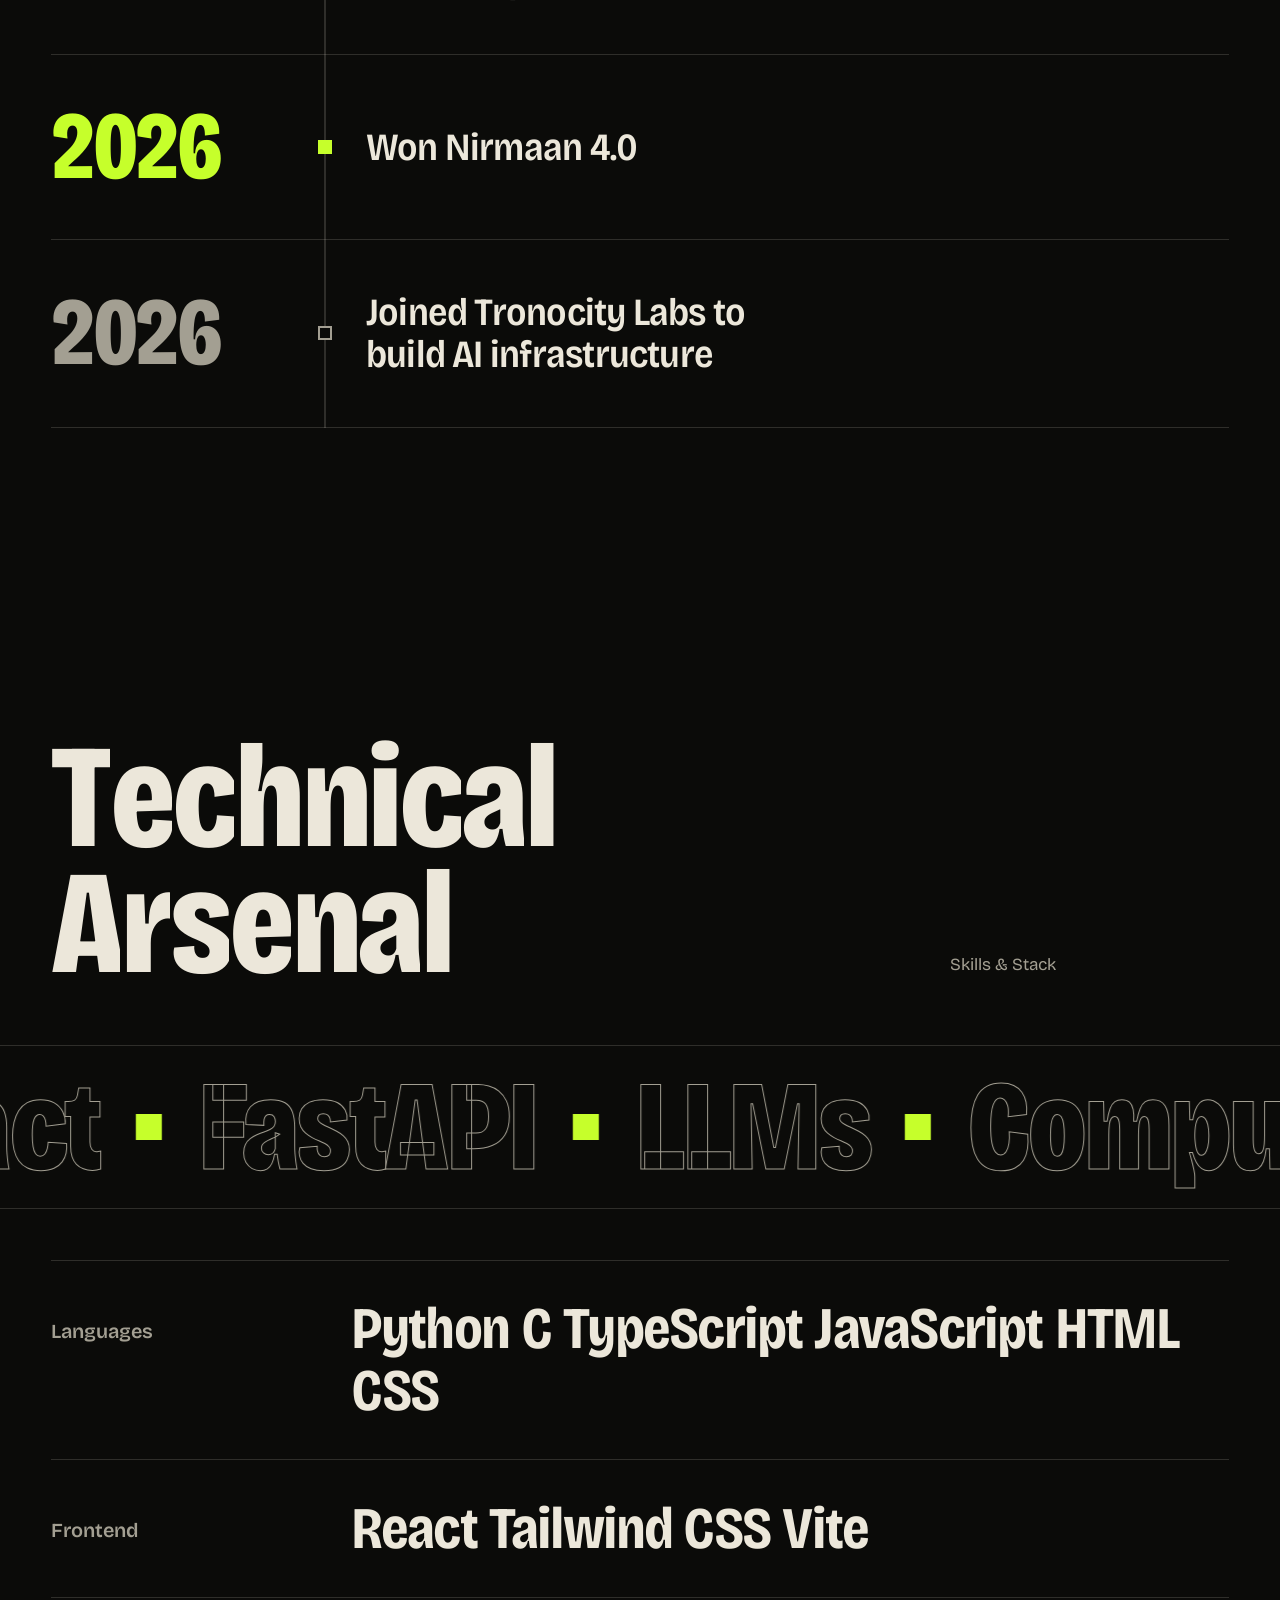
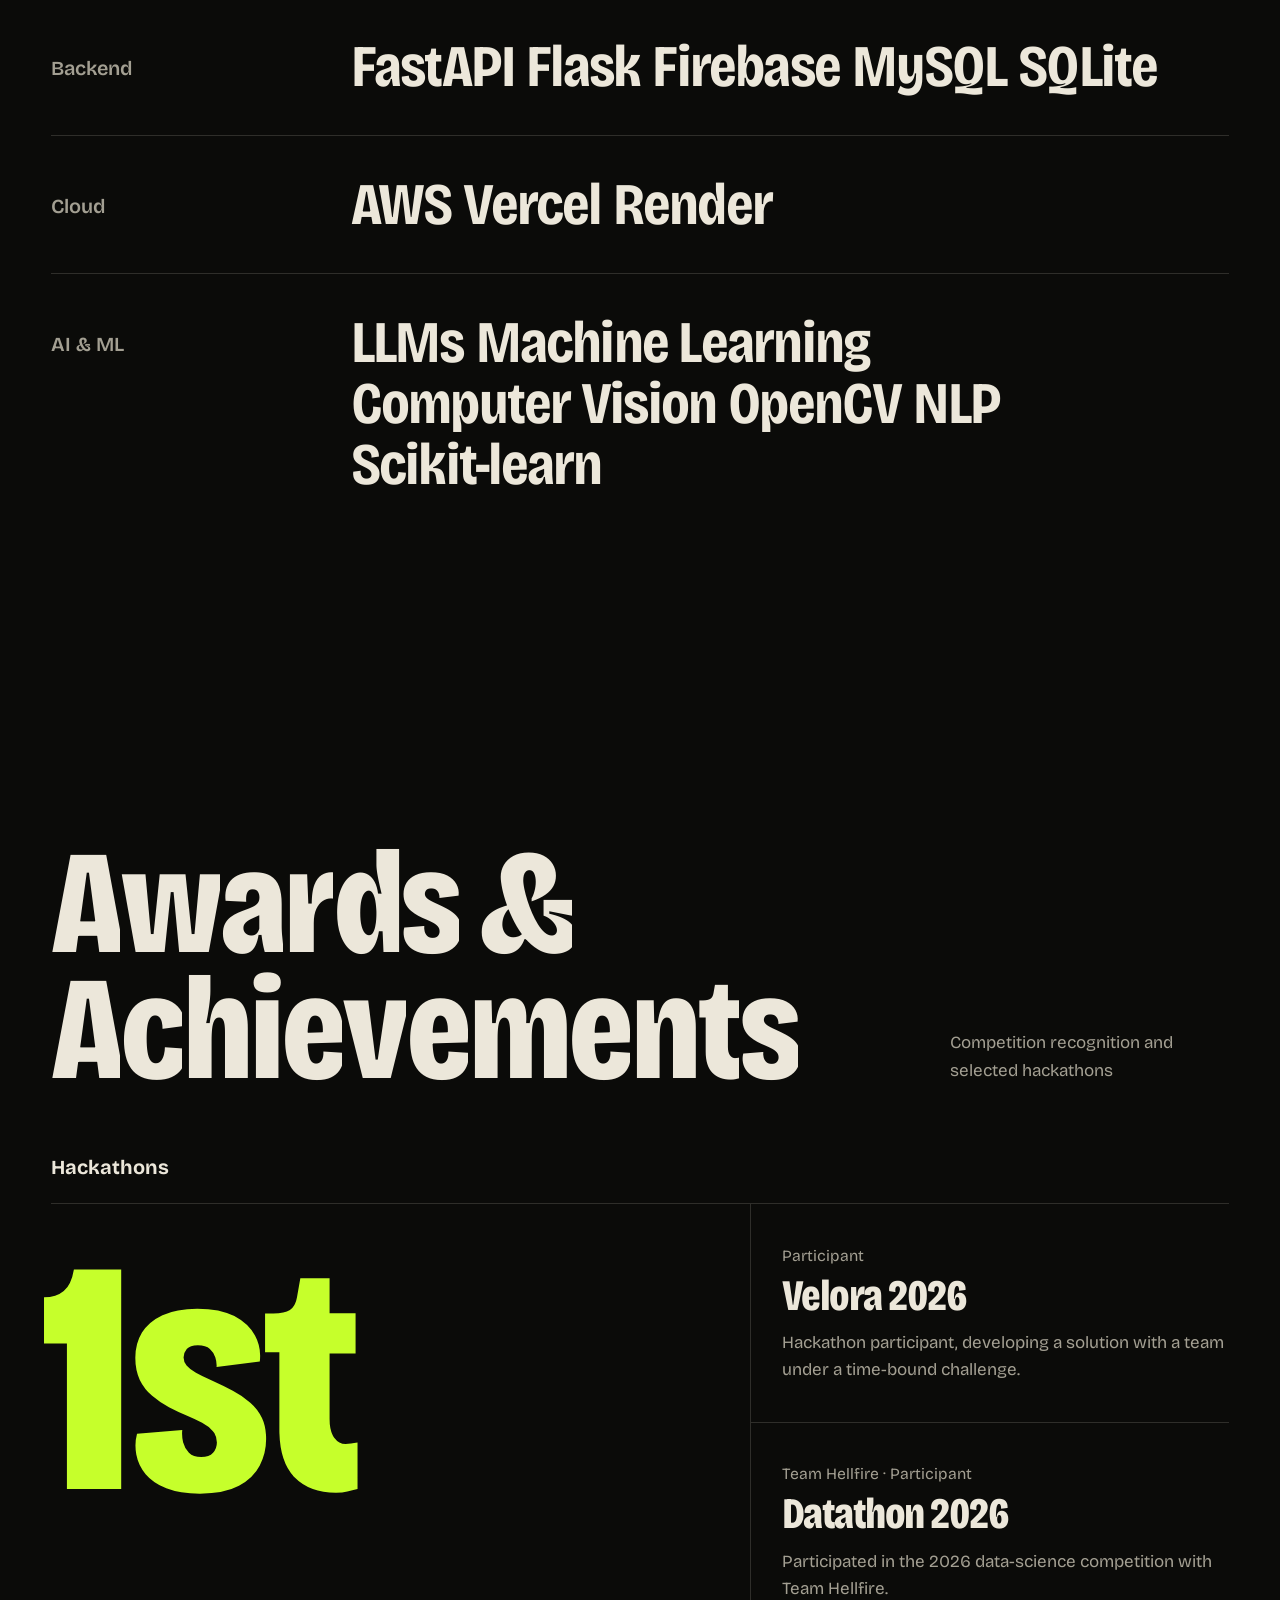
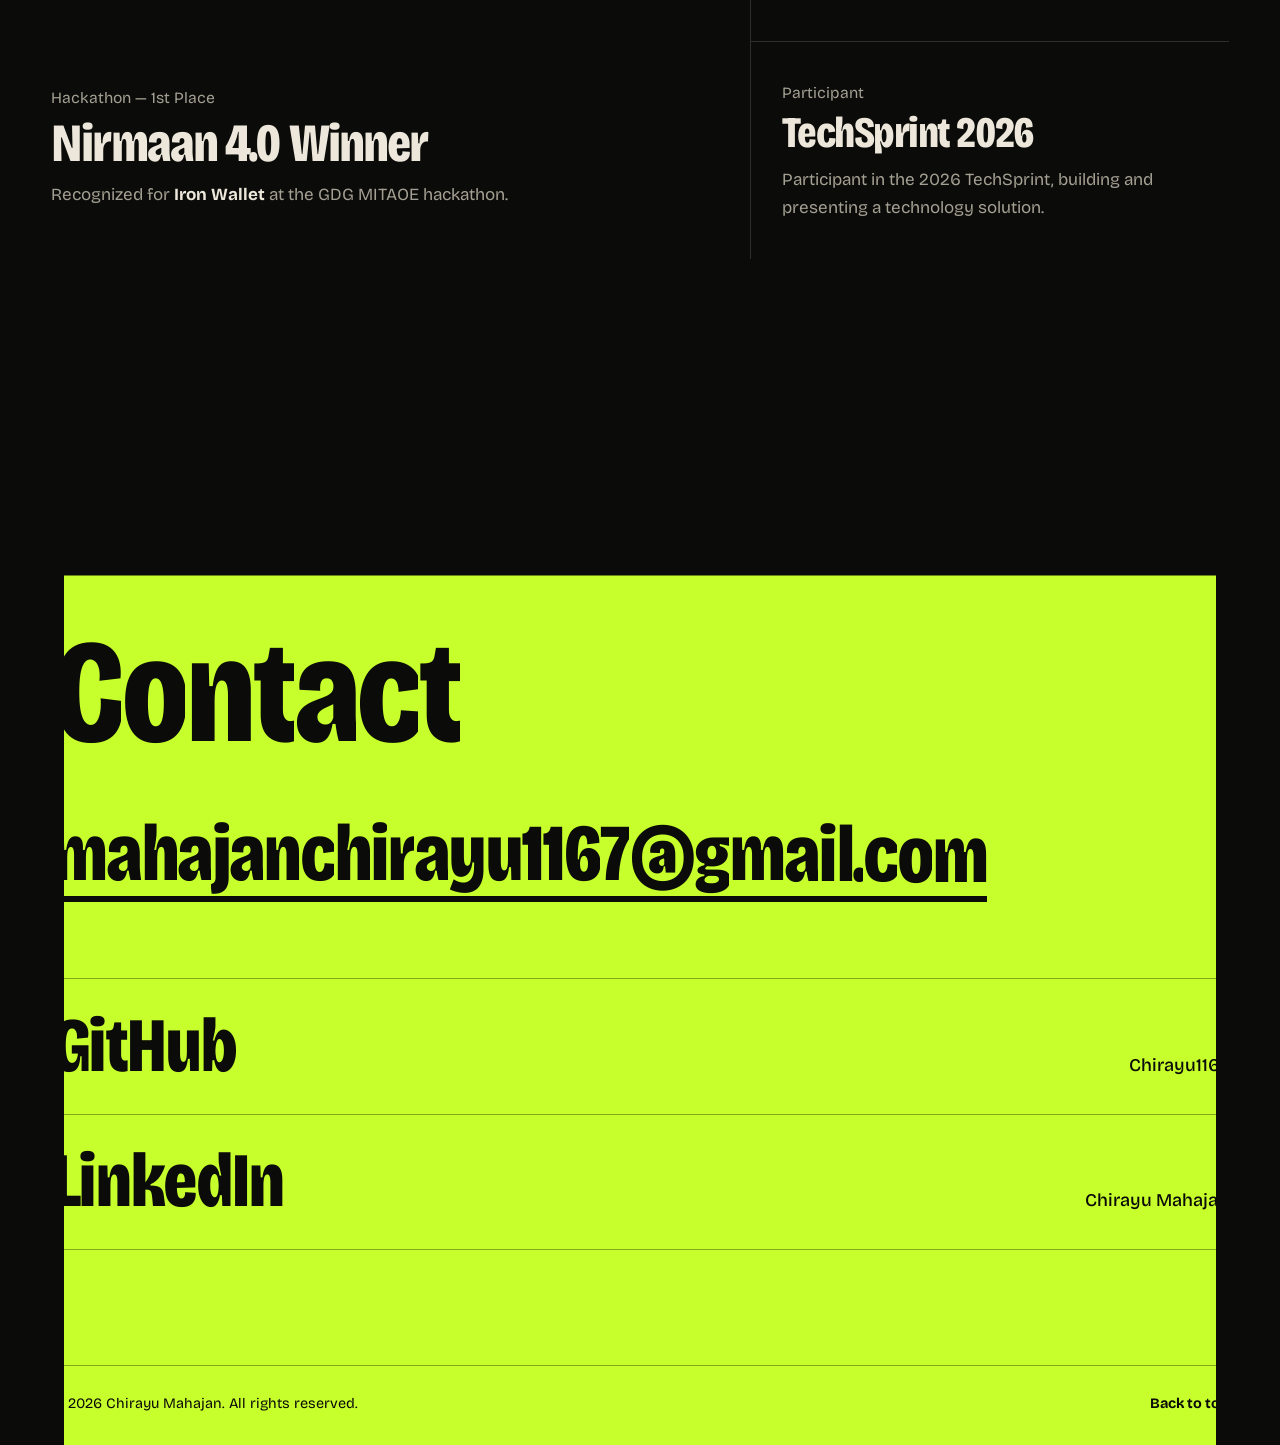
==== commit 7a8c93a0: "Add files via upload" ====
--- a/index.html
+++ b/index.html
@@ -3,1662 +3,479 @@
 <head>
 <meta charset="UTF-8">
 <meta name="viewport" content="width=device-width, initial-scale=1.0">
-<title>Chirayu Mahajan | AI & ML Engineer</title>
+<title>Chirayu Mahajan | AI &amp; ML Engineer</title>
 <meta name="description" content="Chirayu Mahajan is an AI engineer building production systems across computer vision, LLM agents, real-time inference, and backend infrastructure.">
-<link rel="preconnect" href="https://fonts.googleapis.com">
-<link href="https://fonts.googleapis.com/css2?family=Bebas+Neue&family=Montserrat:wght@300;400;600;700&family=Courier+Prime:wght@400;700&family=Permanent+Marker&display=swap" rel="stylesheet">
-<style>
-/* ==============================
-   ROOT VARIABLES
-============================== */
-:root {
-  --red: #e11d27;
-  --glow-red: rgba(225,29,39,0.85);
-  --dim-red: #7a0000;
-  --neon-blue: #00d4ff;
-  --neon-green: #2ecc71;
-  --yellow: #f1c40f;
-  --dark: #050101;
-  --dark2: #0a0a0a;
-  --card-bg: rgba(12,4,4,0.88);
-  --wire: #1e1e1e;
-  --text: #e8e8e8;
-  --muted: #888;
-}
-
-/* ==============================
-   RESET & BASE
-============================== */
-*, *::before, *::after { margin:0; padding:0; box-sizing:border-box; }
-
-html { scroll-behavior: smooth; scroll-padding-top: 0; }
-
-body {
-  background: var(--dark);
-  font-family: 'Montserrat', sans-serif;
-  color: var(--text);
-  overflow-x: hidden;
-}
-
-/* CRT scanline overlay */
-body::after {
-  content:'';
-  position: fixed; inset:0;
-  background: repeating-linear-gradient(0deg, transparent, transparent 2px, rgba(0,0,0,0.04) 2px, rgba(0,0,0,0.04) 4px);
-  pointer-events:none;
-  z-index: 9000;
-}
-
-/* ==============================
-   SCROLL REVEAL
-============================== */
-.reveal {
-  opacity: 0;
-  transform: translateY(40px);
-  transition: opacity 0.9s ease, transform 0.9s ease;
-}
-.reveal.visible {
-  opacity: 1;
-  transform: translateY(0);
-}
-.reveal-left {
-  opacity: 0;
-  transform: translateX(-40px);
-  transition: opacity 0.9s ease, transform 0.9s ease;
-}
-.reveal-left.visible { opacity:1; transform:translateX(0); }
-.reveal-right {
-  opacity: 0;
-  transform: translateX(40px);
-  transition: opacity 0.9s ease, transform 0.9s ease;
-}
-.reveal-right.visible { opacity:1; transform:translateX(0); }
-
-/* ==============================
-   FLOATING NAV
-============================== */
-#floating-nav {
-  position: fixed;
-  top: 0; left:0; right:0;
-  z-index: 8000;
-  padding: 18px 40px;
-  display: flex;
-  justify-content: space-between;
-  align-items: center;
-  background: linear-gradient(to bottom, rgba(5,1,1,0.95), transparent);
-  backdrop-filter: blur(4px);
-  transition: background 0.4s;
-}
-#floating-nav.scrolled {
-  background: rgba(5,1,1,0.97);
-  border-bottom: 1px solid rgba(225,29,39,0.2);
-}
-.nav-logo {
-  font-family: 'Bebas Neue', cursive;
-  font-size: 1.6rem;
-  letter-spacing: 6px;
-  color: var(--red);
-  text-shadow: 0 0 15px var(--glow-red);
-  text-decoration: none;
-}
-.nav-links {
-  display: flex;
-  gap: 30px;
-  list-style: none;
-}
-.nav-links a {
-  text-decoration: none;
-  color: var(--muted);
-  font-size: 0.68rem;
-  letter-spacing: 3px;
-  text-transform: uppercase;
-  transition: 0.3s;
-  font-weight: 600;
-}
-.nav-links a:hover { color: #fff; text-shadow: 0 0 10px rgba(255,255,255,0.4); }
-.nav-hamburger { display:none; cursor:pointer; flex-direction:column; gap:5px; }
-.nav-hamburger span { display:block; width:24px; height:2px; background:#fff; transition:0.3s; }
-
-/* ==============================
-   SECTION SHARED
-============================== */
-section { position:relative; overflow:hidden; }
-.section-inner { max-width:1200px; margin:0 auto; padding:0 30px; }
-
-.section-title {
-  font-family: 'Bebas Neue', cursive;
-  font-size: clamp(2rem, 6vw, 4rem);
-  letter-spacing: 8px;
-  color: var(--red);
-  text-shadow: 0 0 20px var(--glow-red);
-  margin-bottom: 10px;
-  animation: neonFlicker 6s infinite;
-}
-.section-sub {
-  font-family: 'Courier Prime', monospace;
-  font-size: 0.78rem;
-  letter-spacing: 4px;
-  color: var(--muted);
-  text-transform: uppercase;
-  margin-bottom: 60px;
-  border-left: 2px solid var(--red);
-  padding-left: 14px;
-}
-
-/* ==============================
-   ANIMATED BACKGROUND
-============================== */
-.spore-bg {
-  position: absolute; inset:0;
-  background-image:
-    radial-gradient(circle, var(--red) 1px, transparent 1px),
-    radial-gradient(circle, rgba(255,255,255,0.04) 1px, transparent 1px);
-  background-size: 90px 90px, 140px 140px;
-  animation: sporeMove 25s linear infinite;
-  opacity: 0.35;
-  pointer-events:none;
-  z-index:0;
-}
-@keyframes sporeMove {
-  from { background-position: 0 0, 0 0; }
-  to { background-position: 90px -400px, 140px -700px; }
-}
-
-/* ==============================
-   HERO
-============================== */
-#hero {
-  height: 100vh;
-  min-height: 600px;
-  display:flex;
-  align-items:center;
-  justify-content:center;
-  text-align:center;
-  background: #000;
-}
-.hero-bg {
-  position: absolute; inset:0;
-  background: url('[data-uri]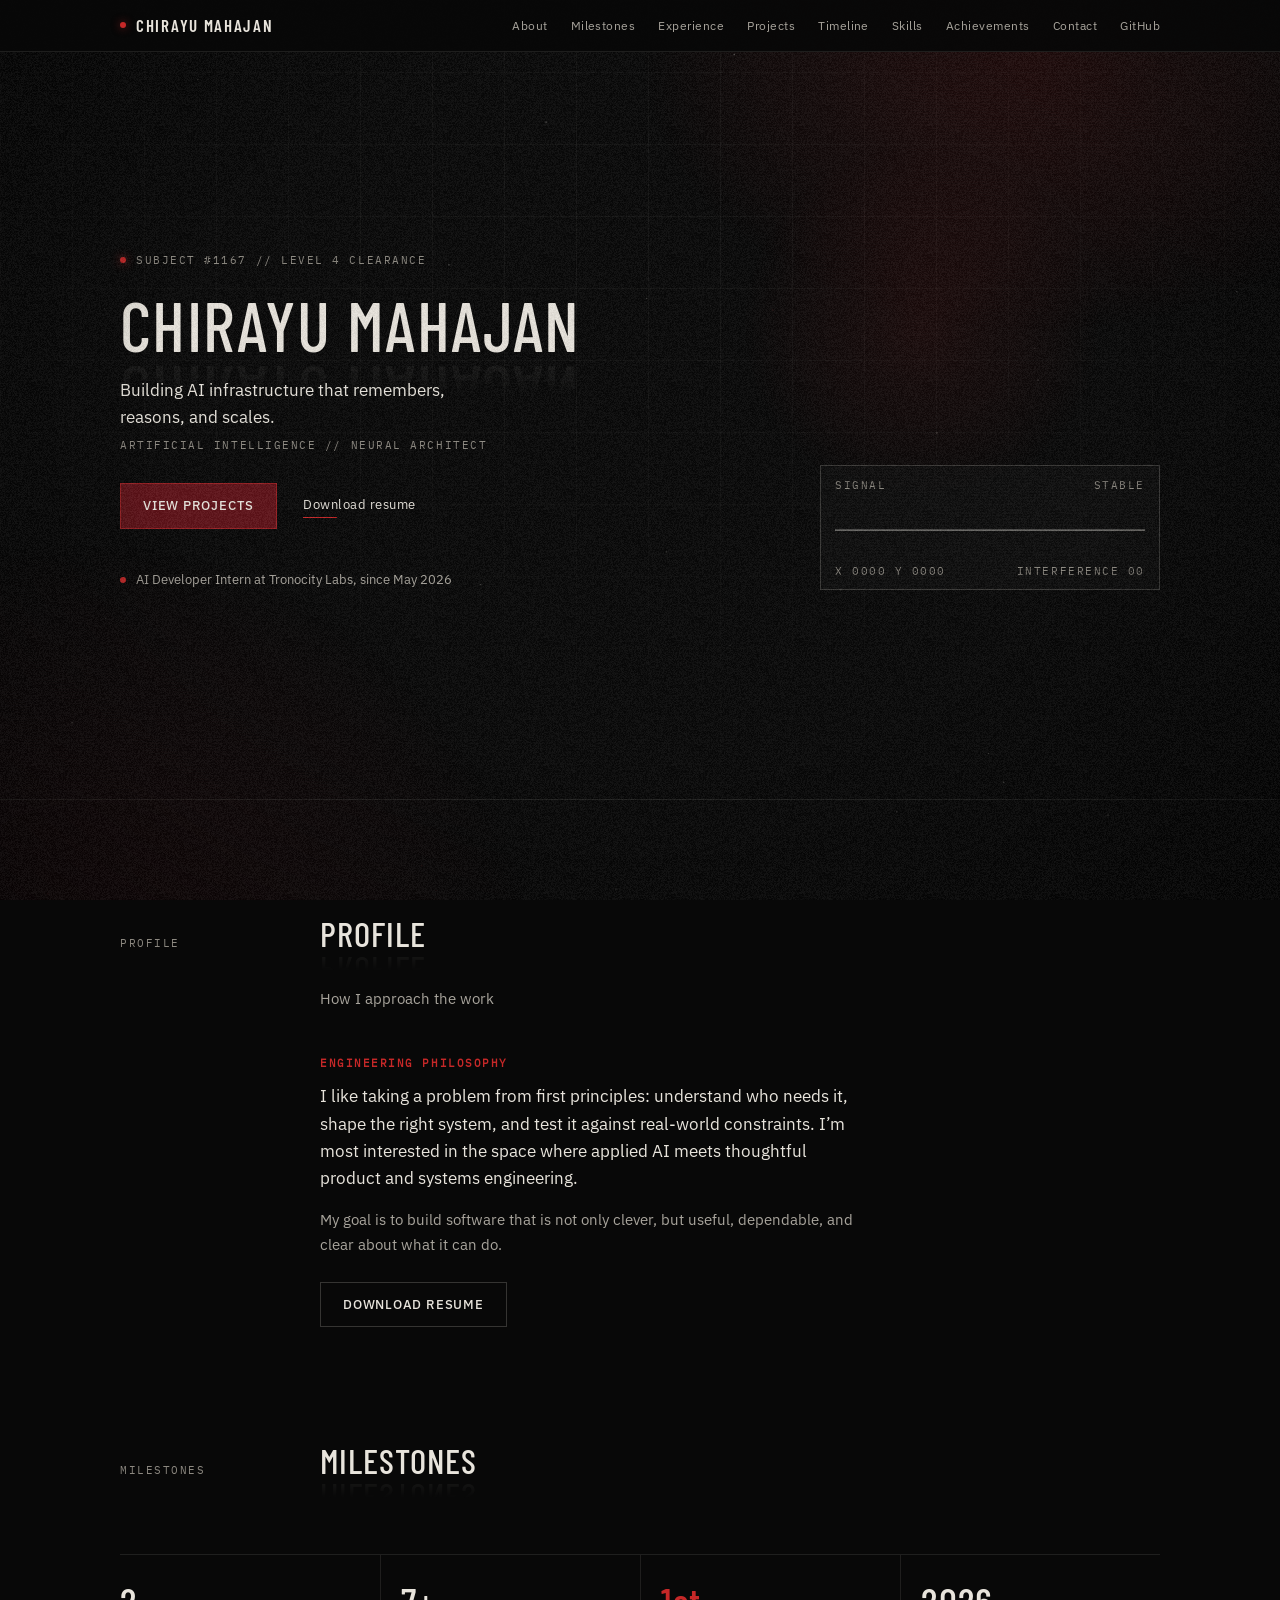
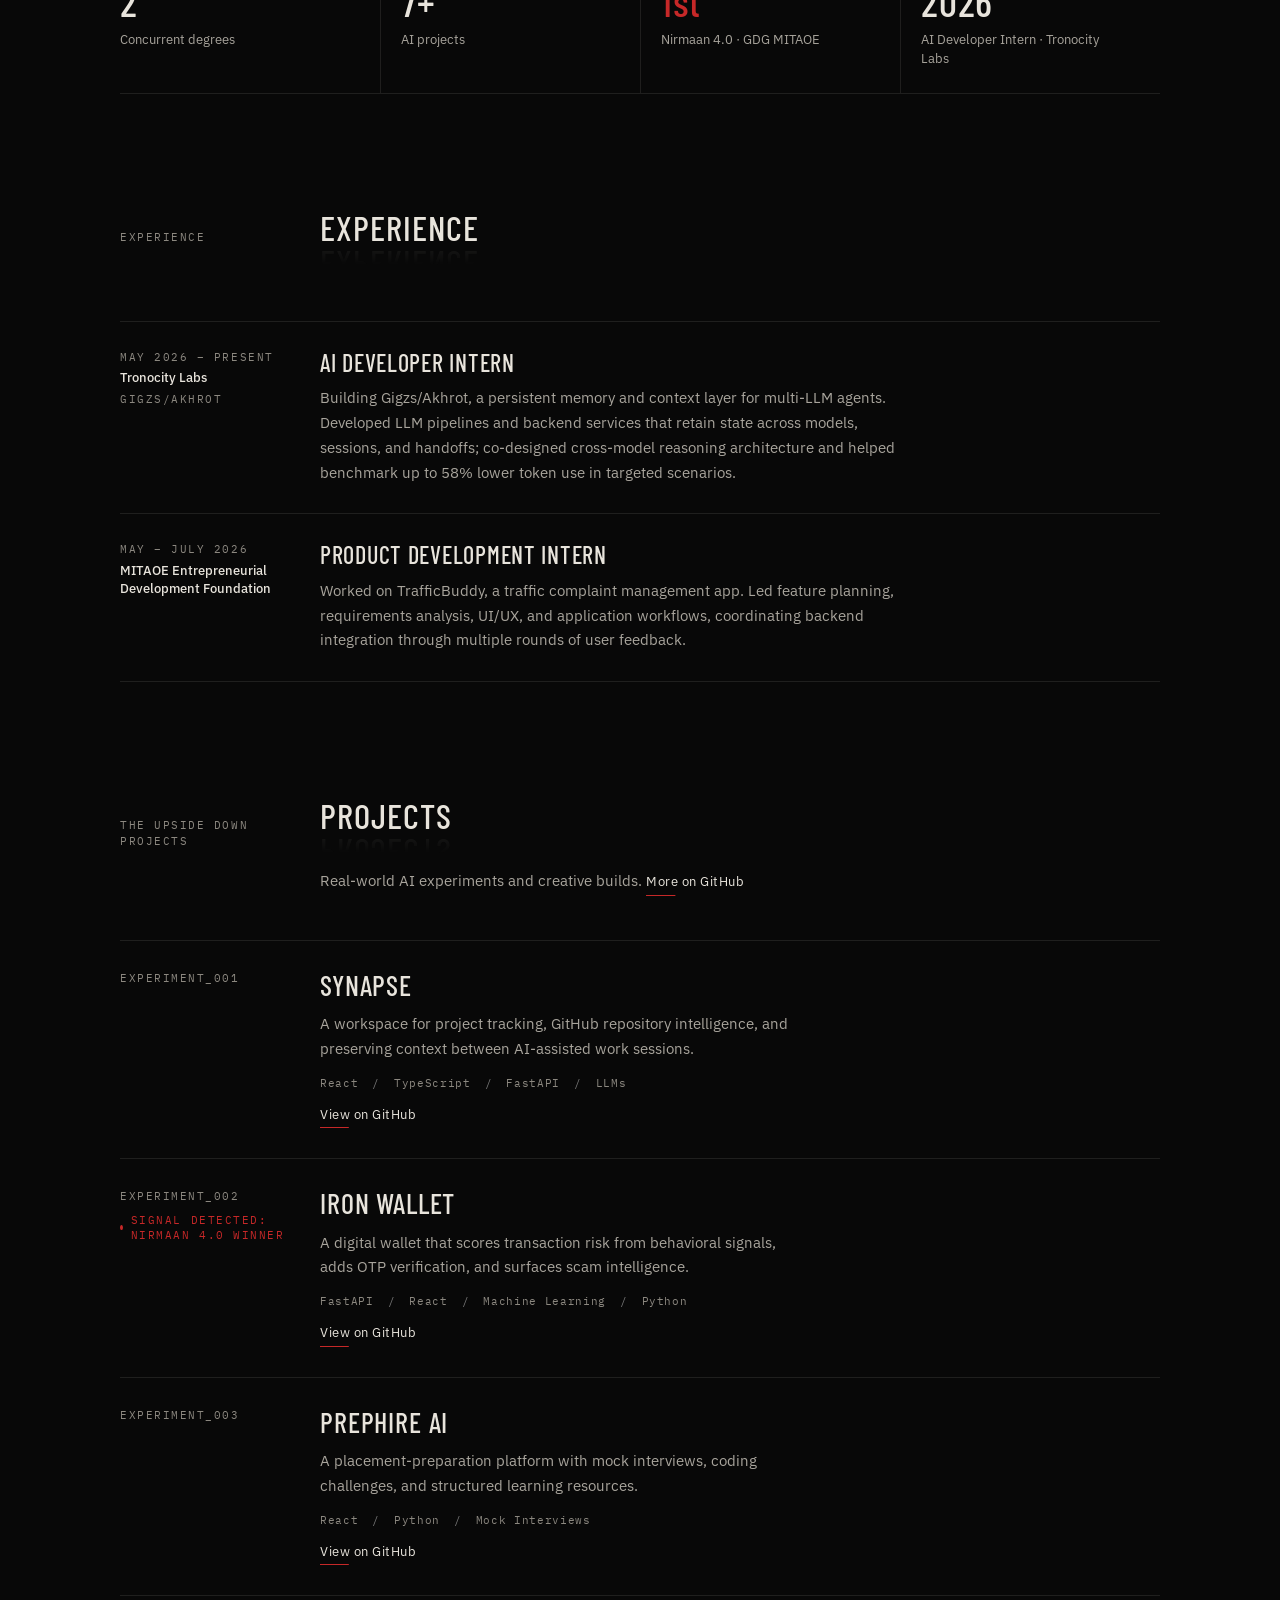
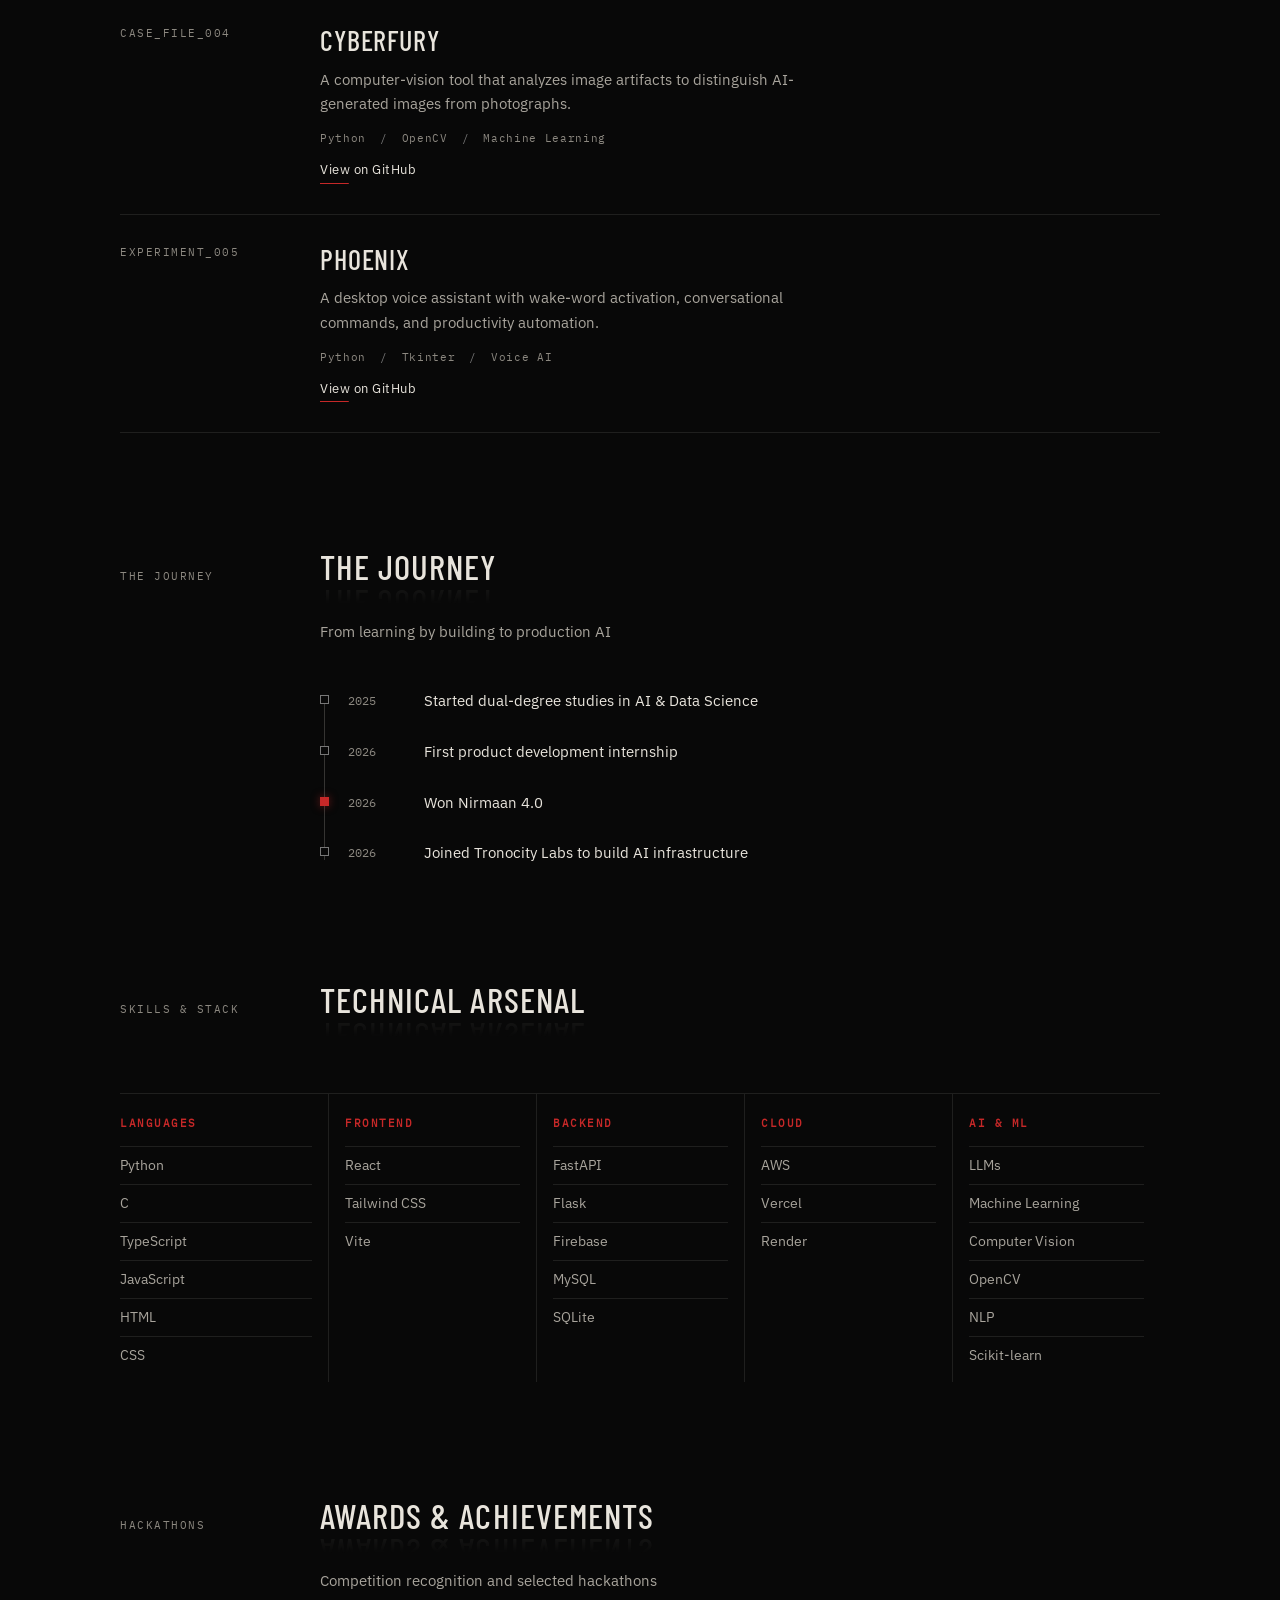
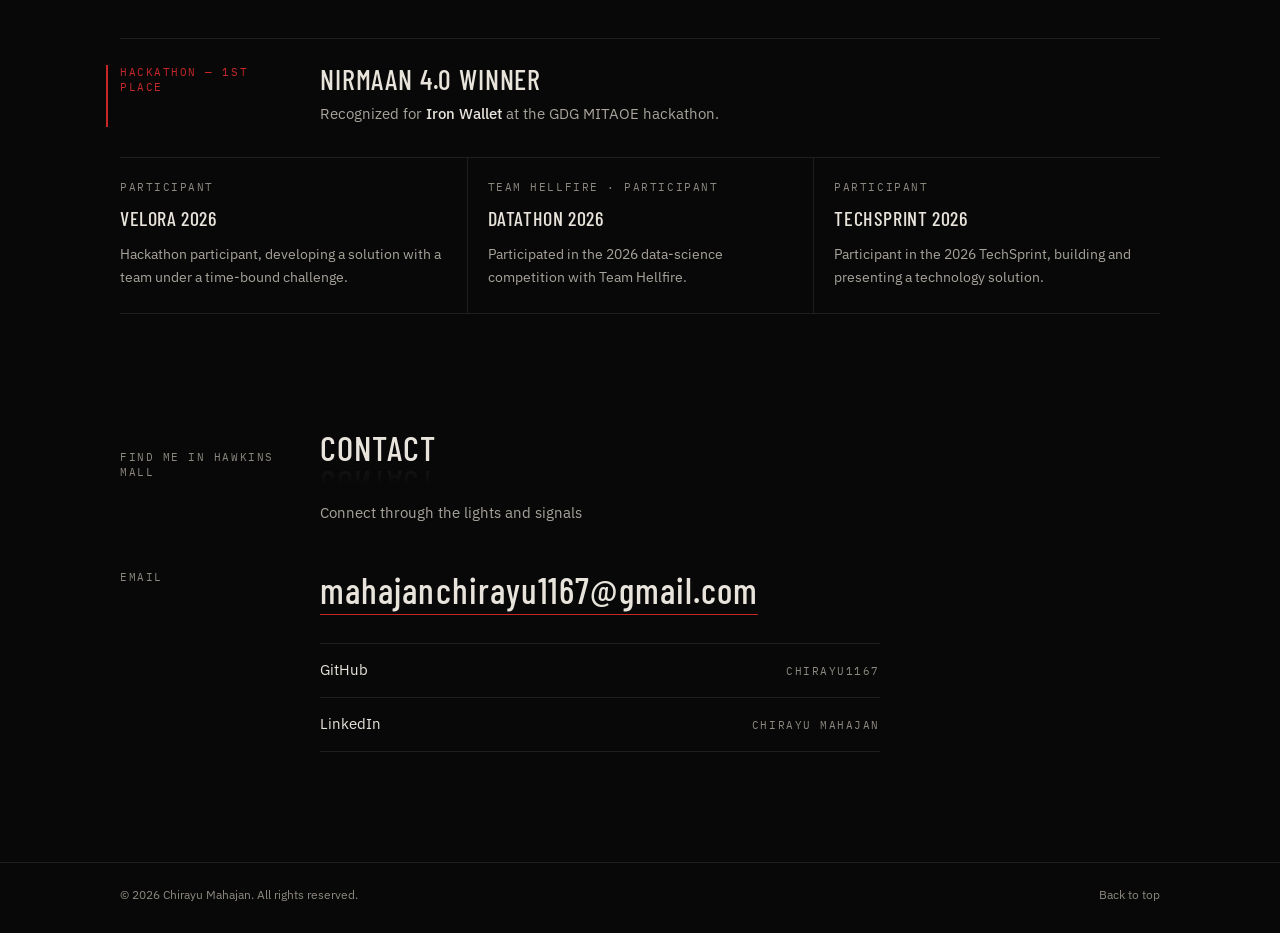
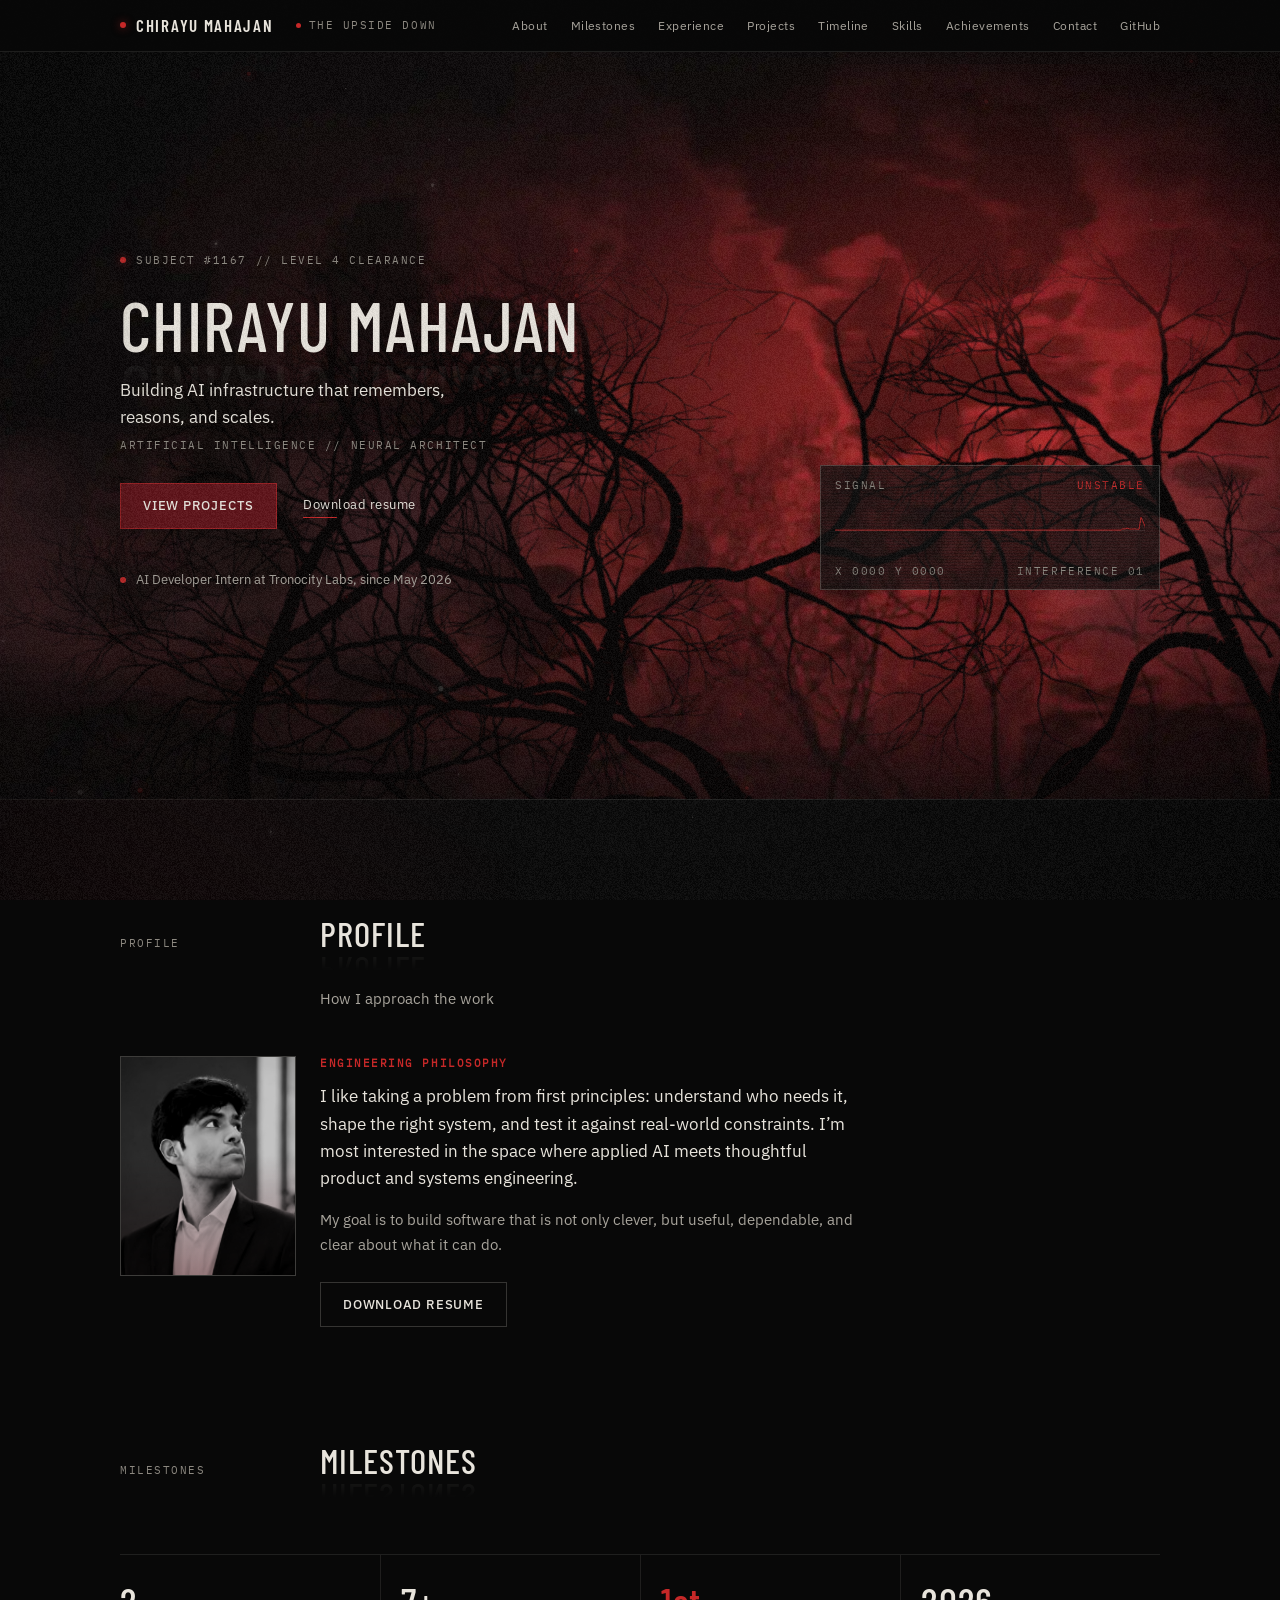
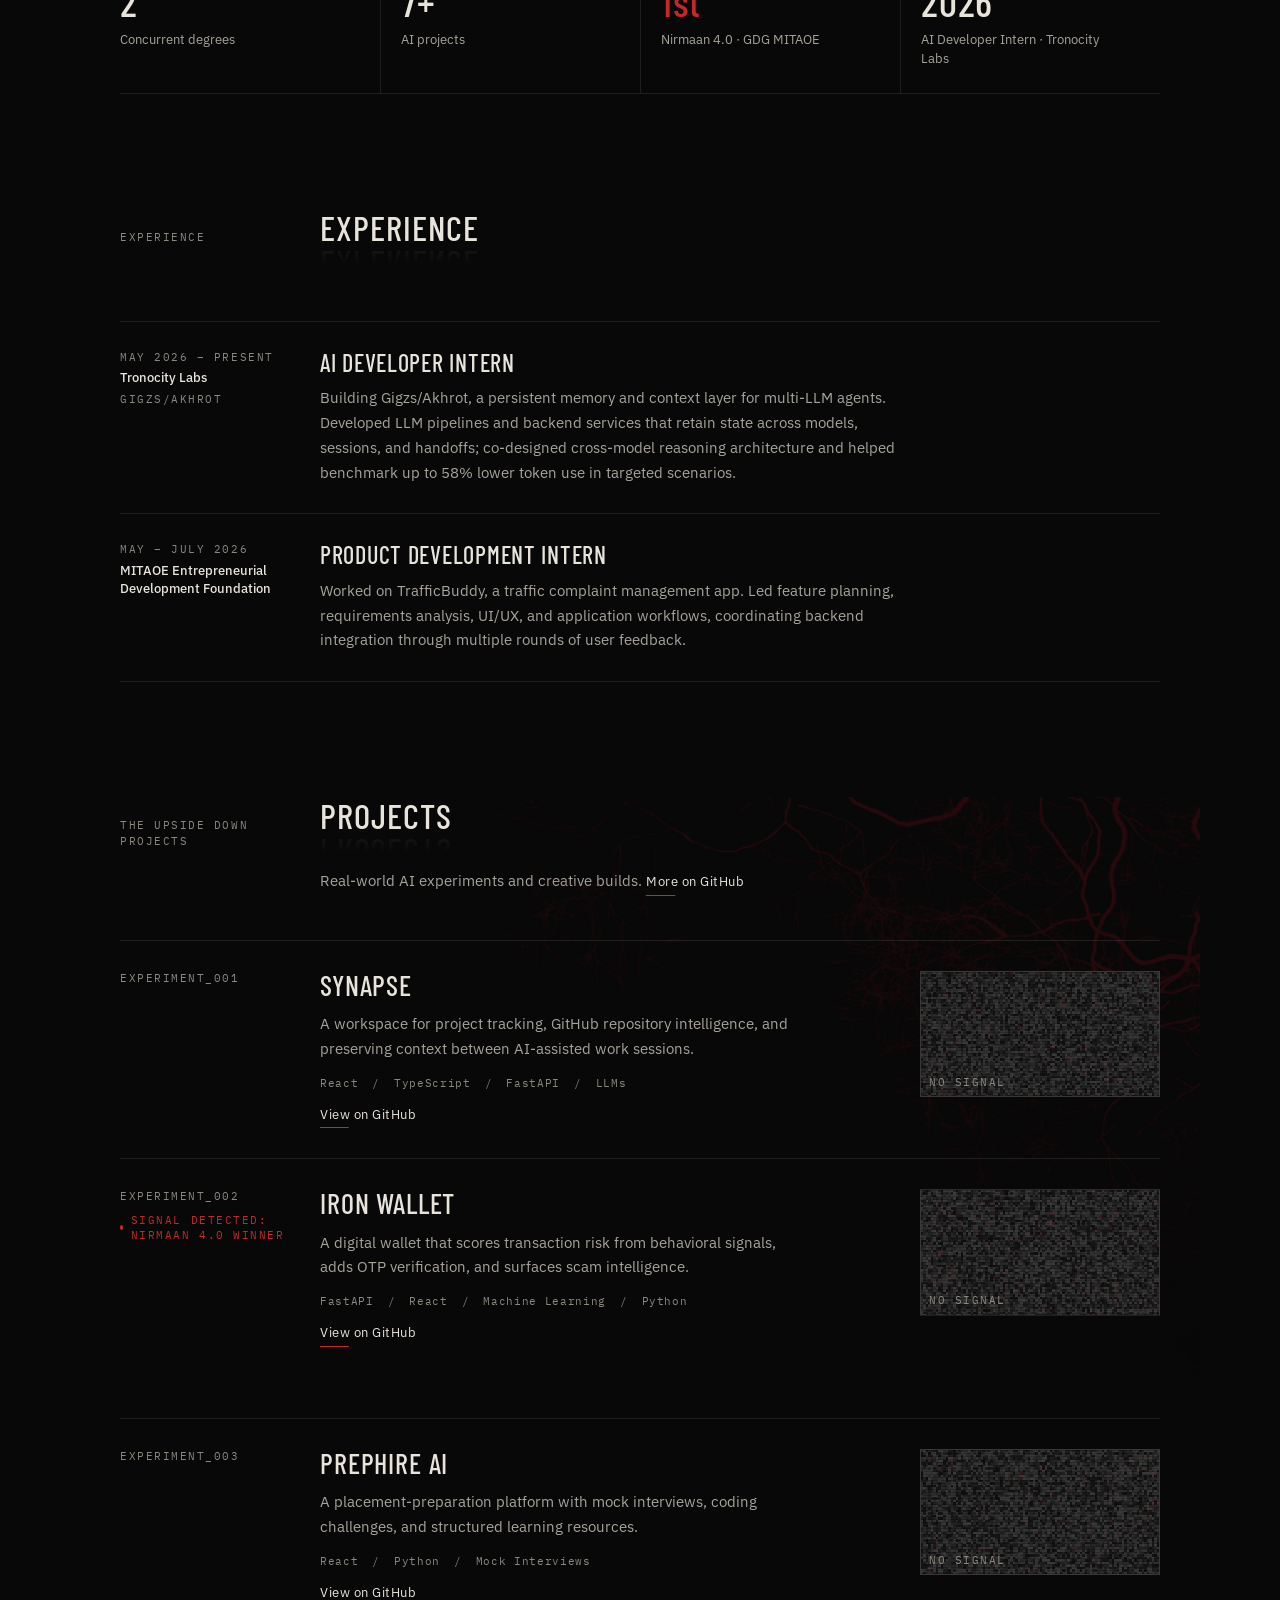
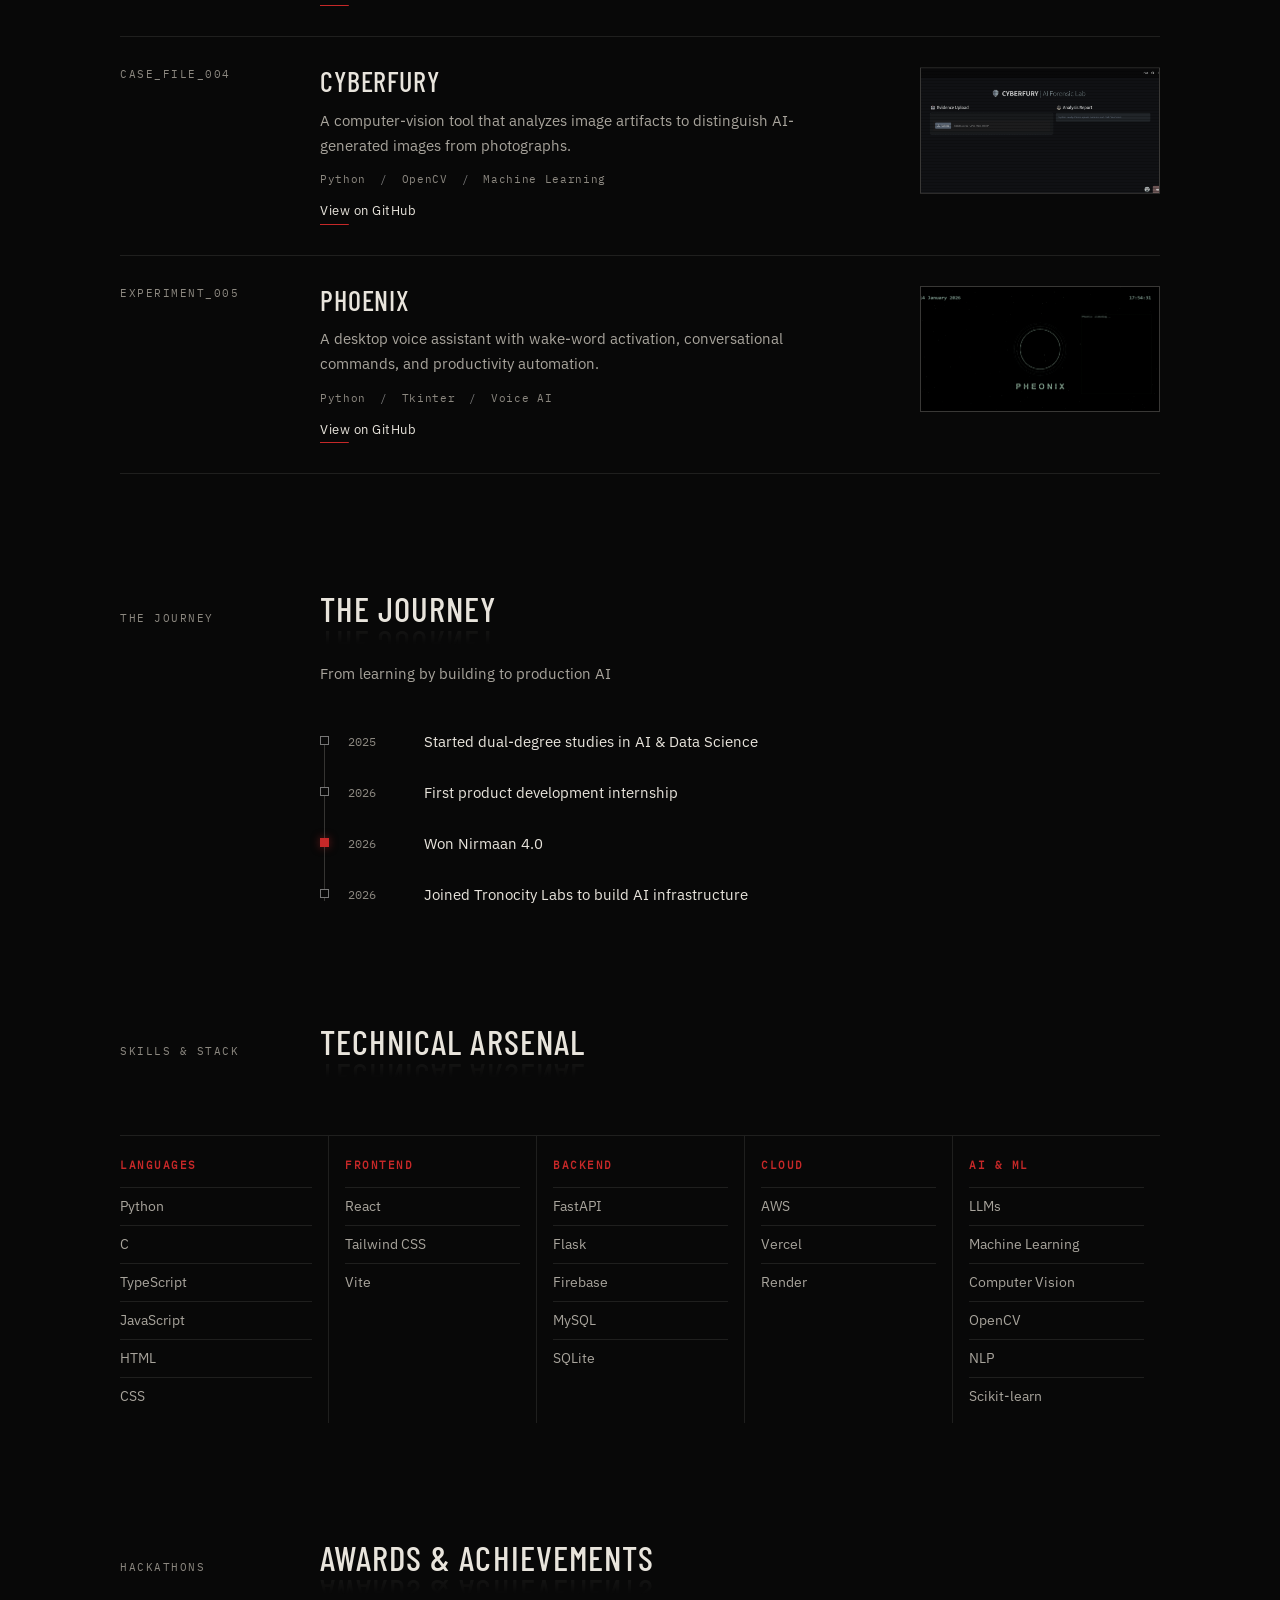
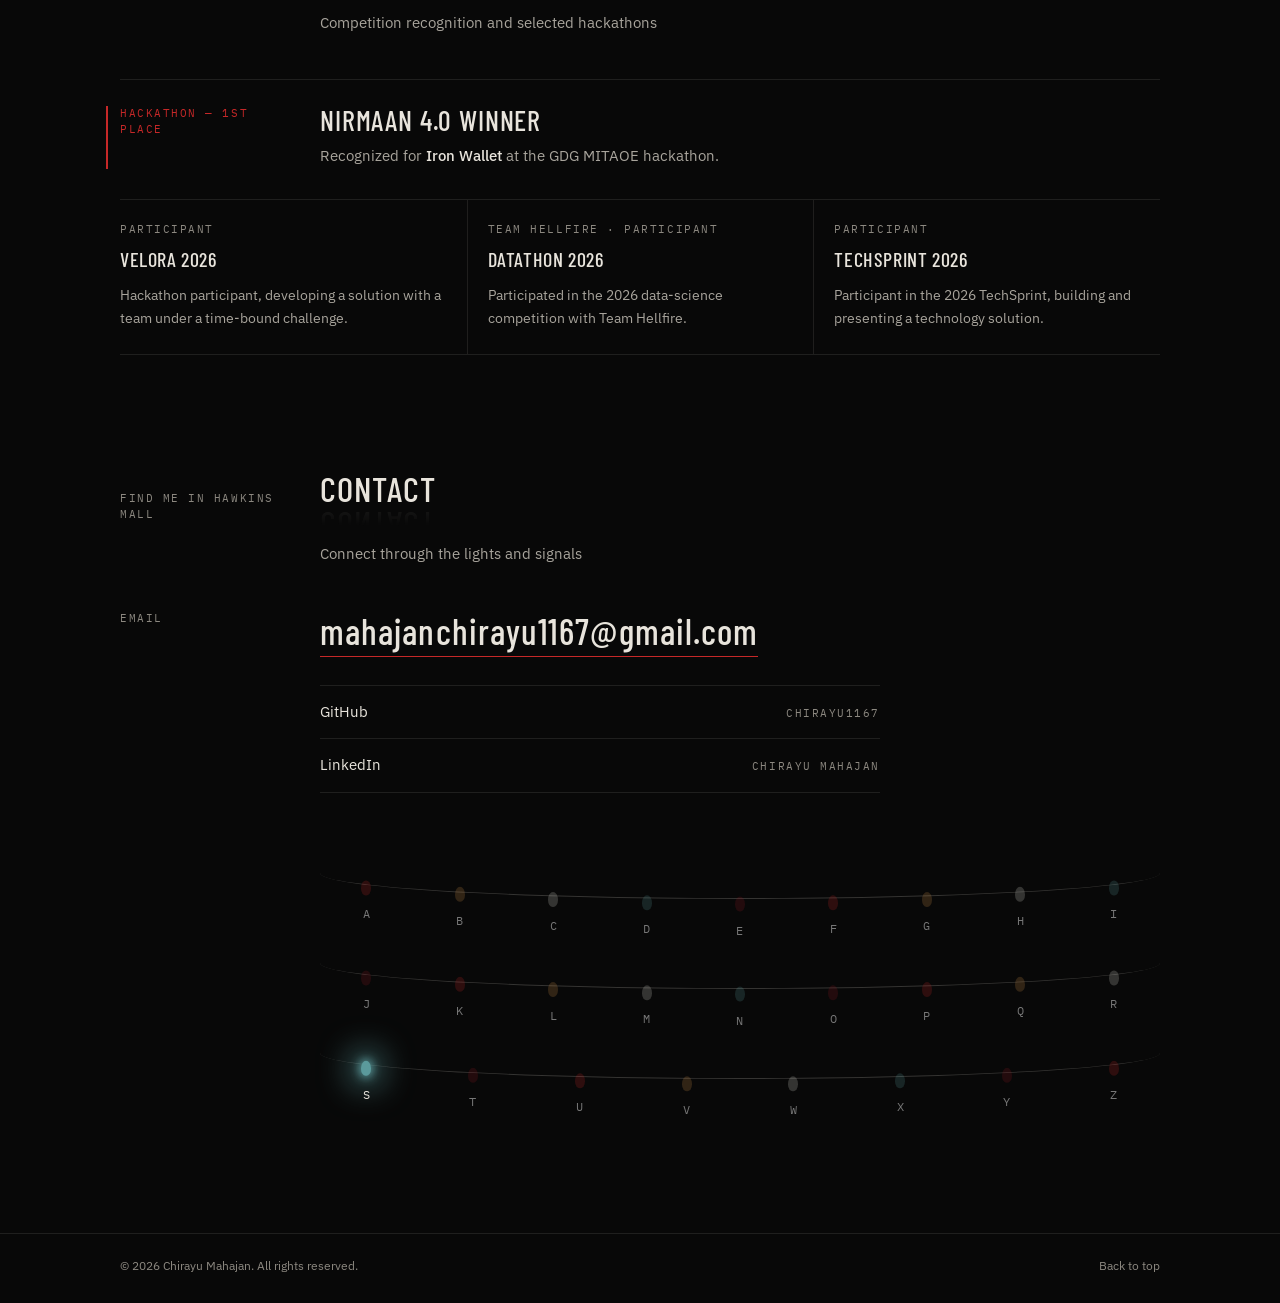
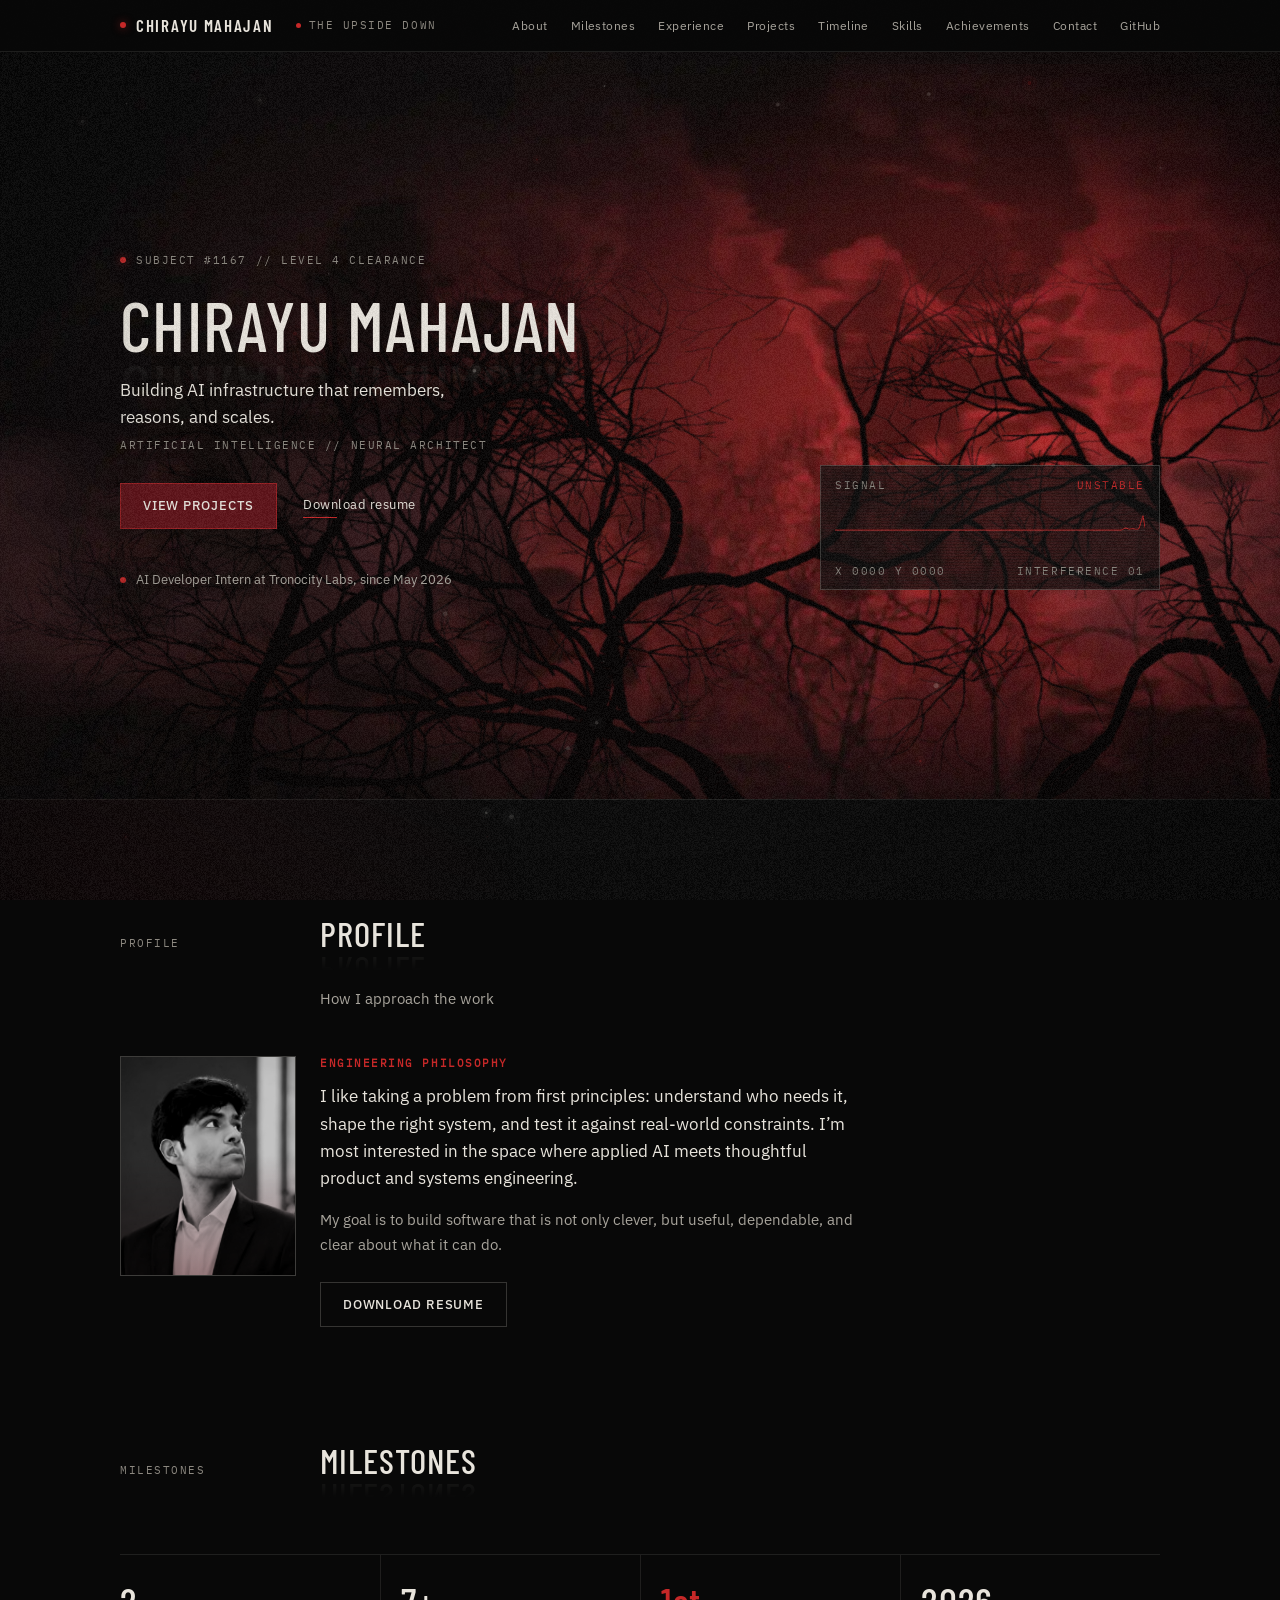
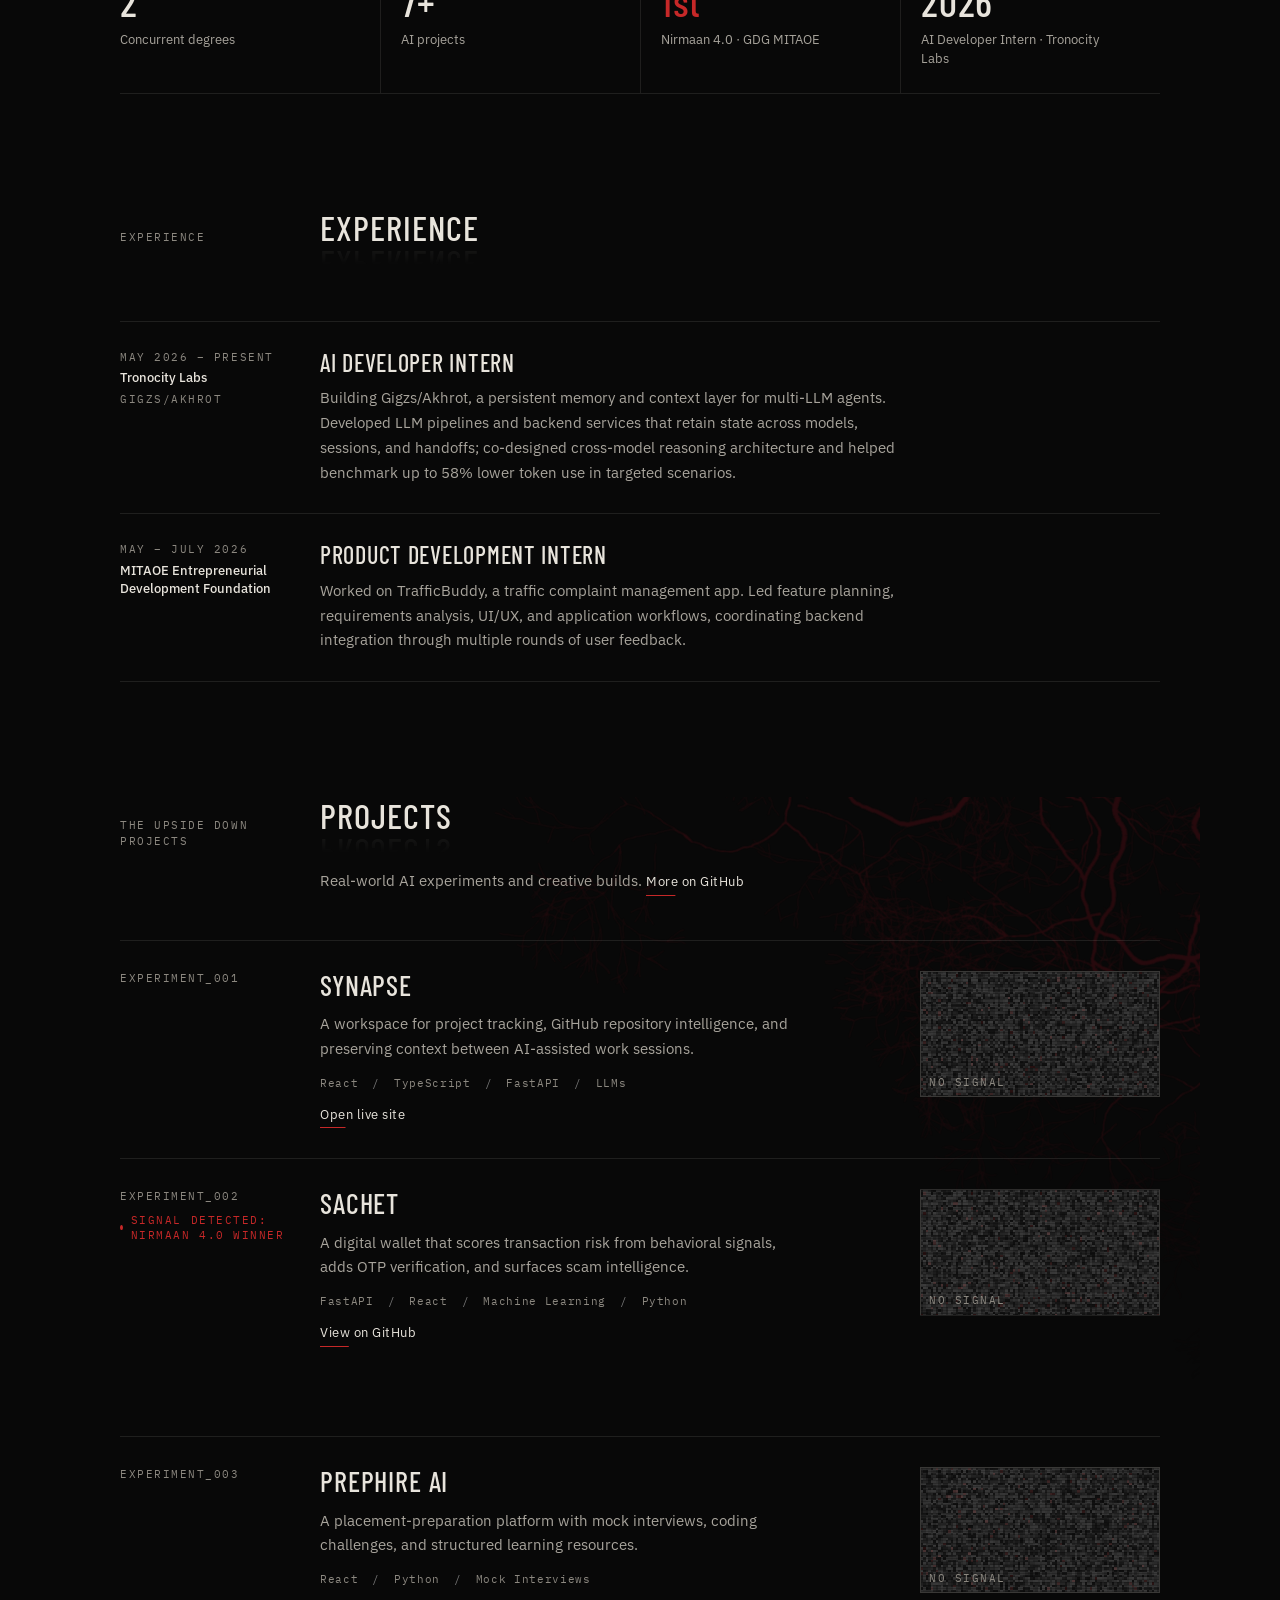
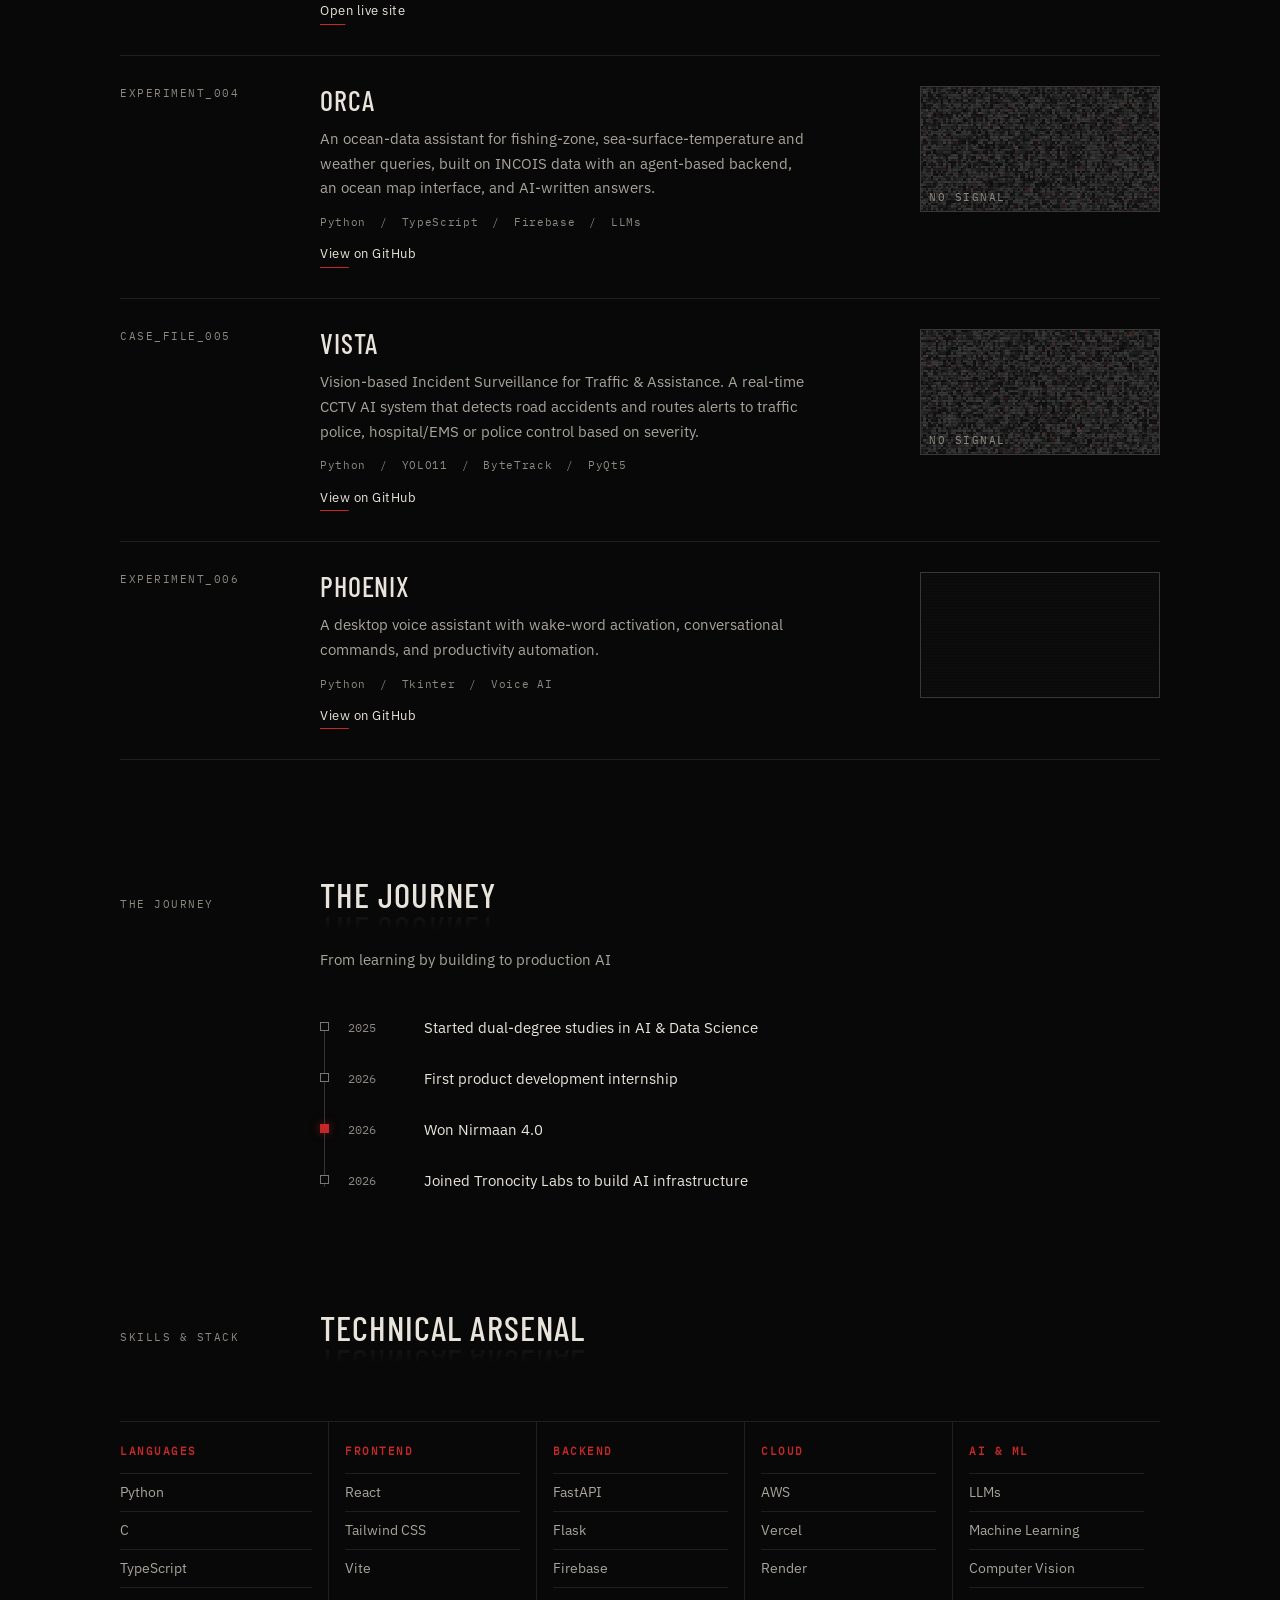
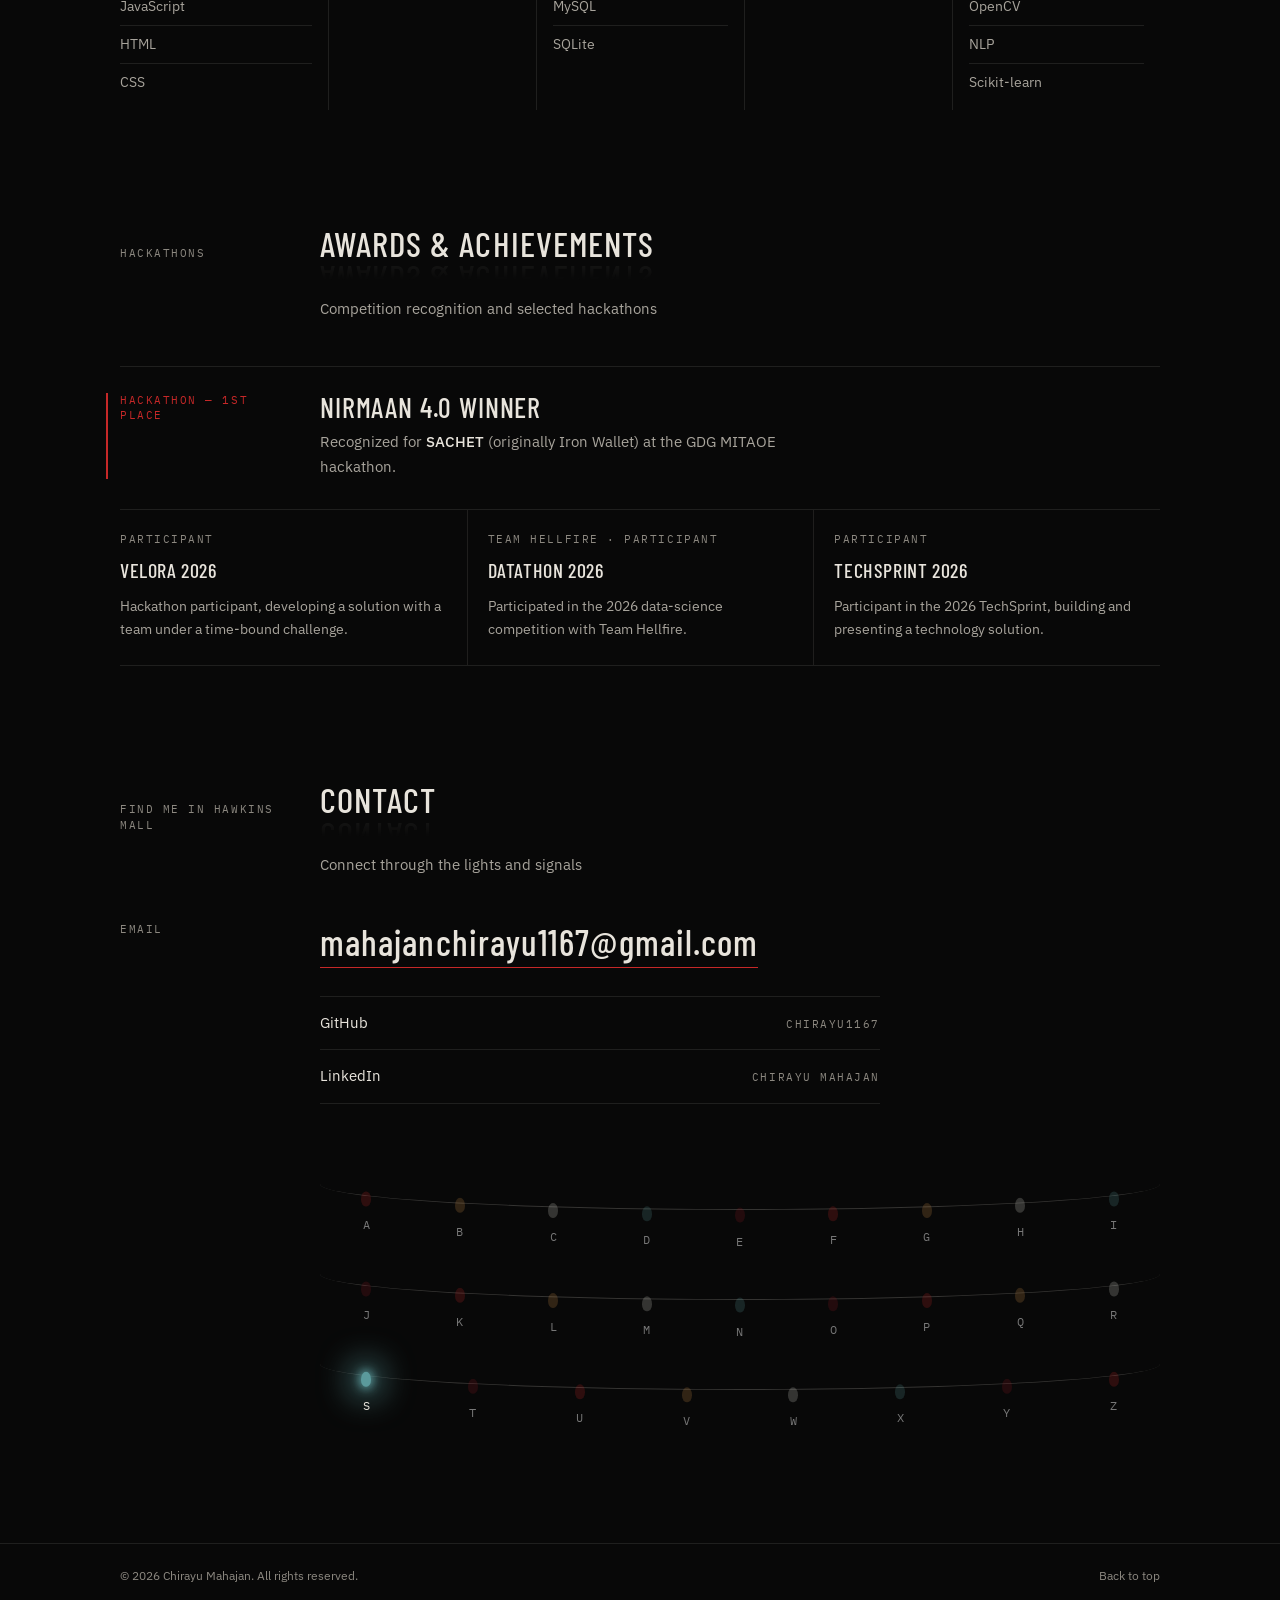
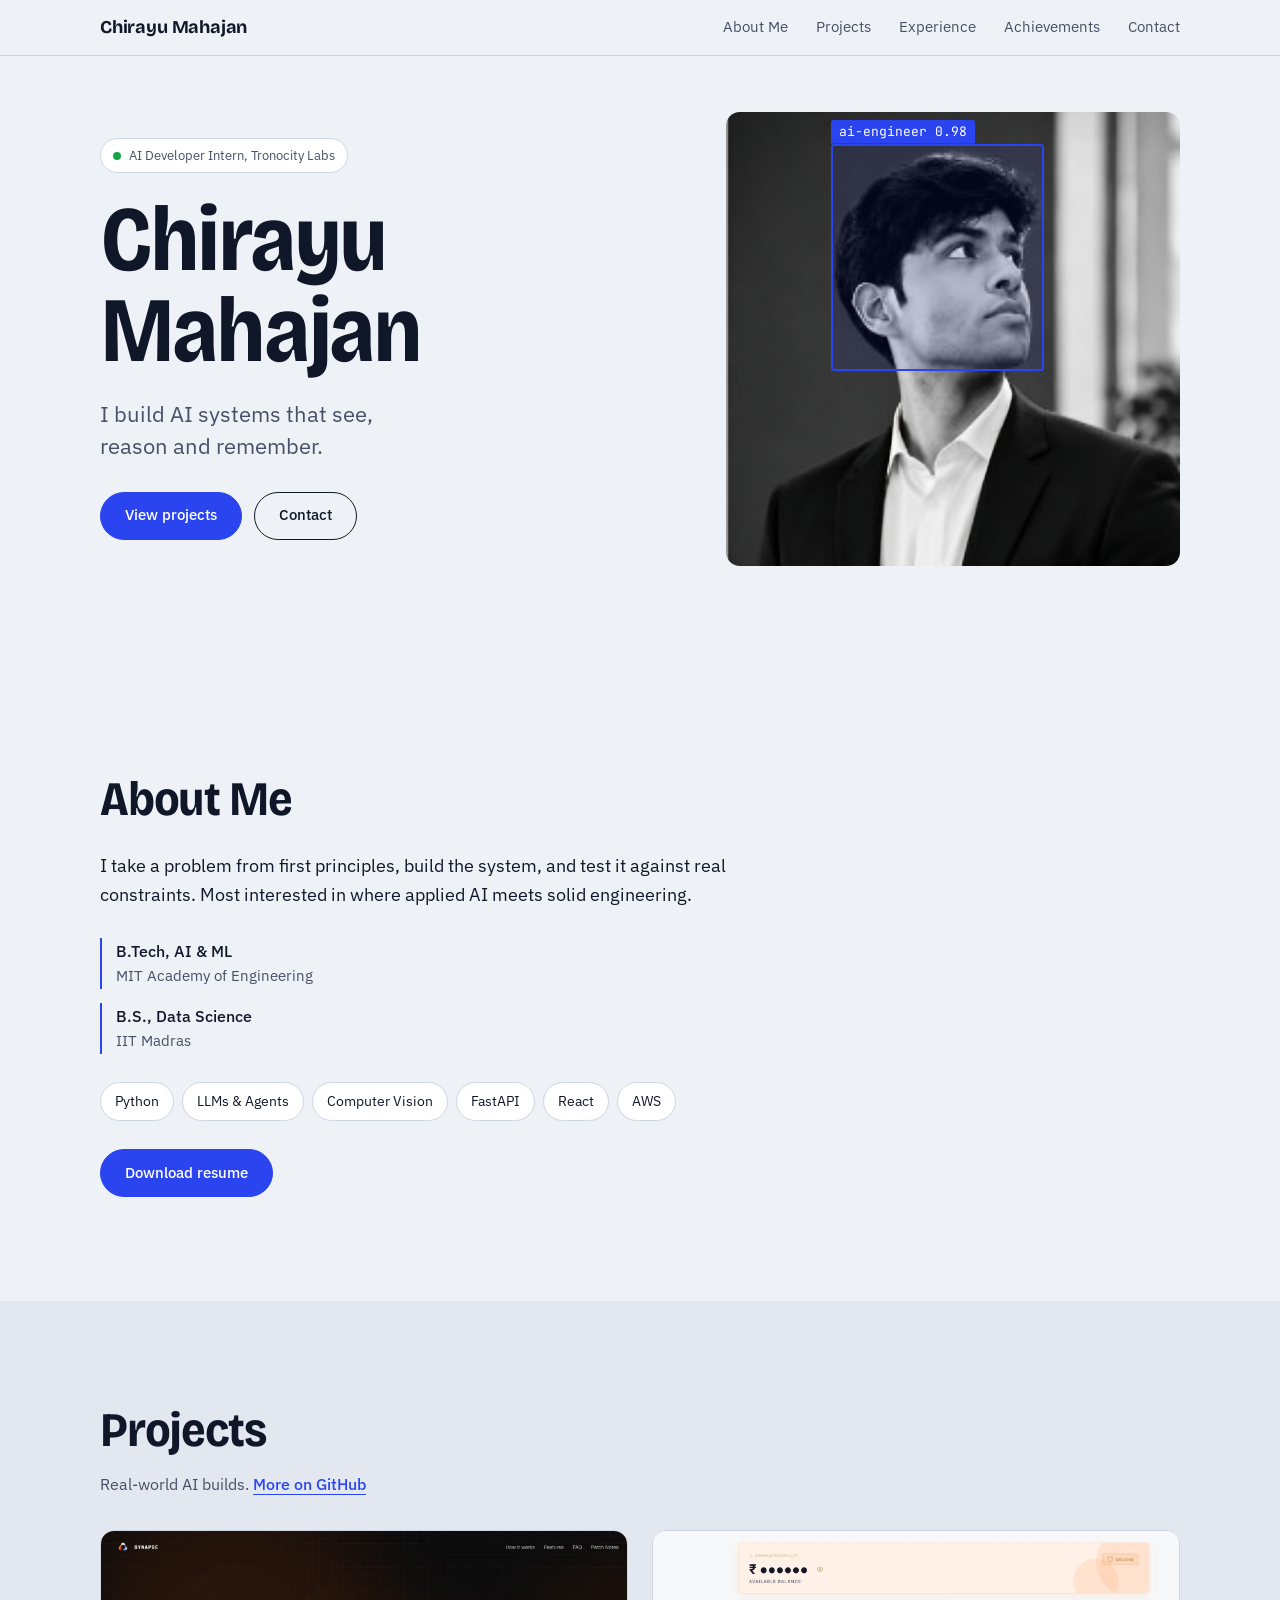
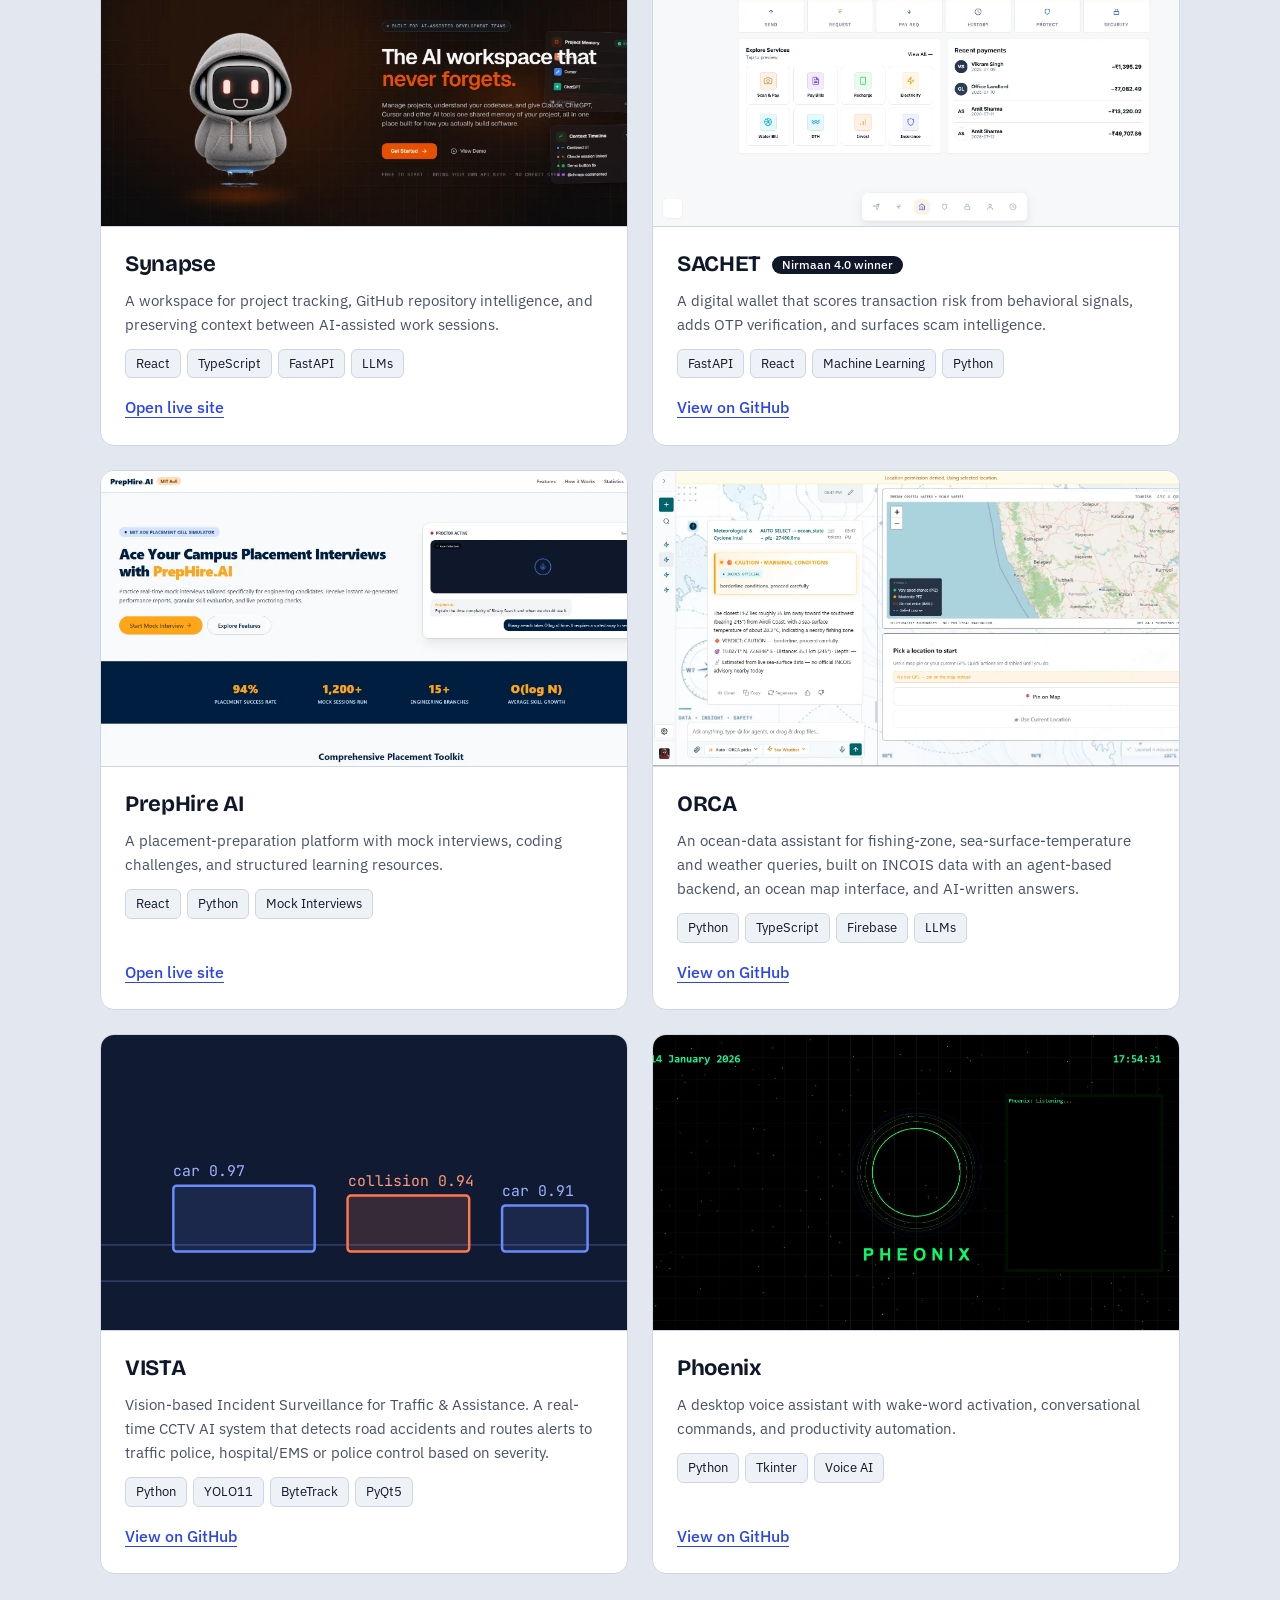
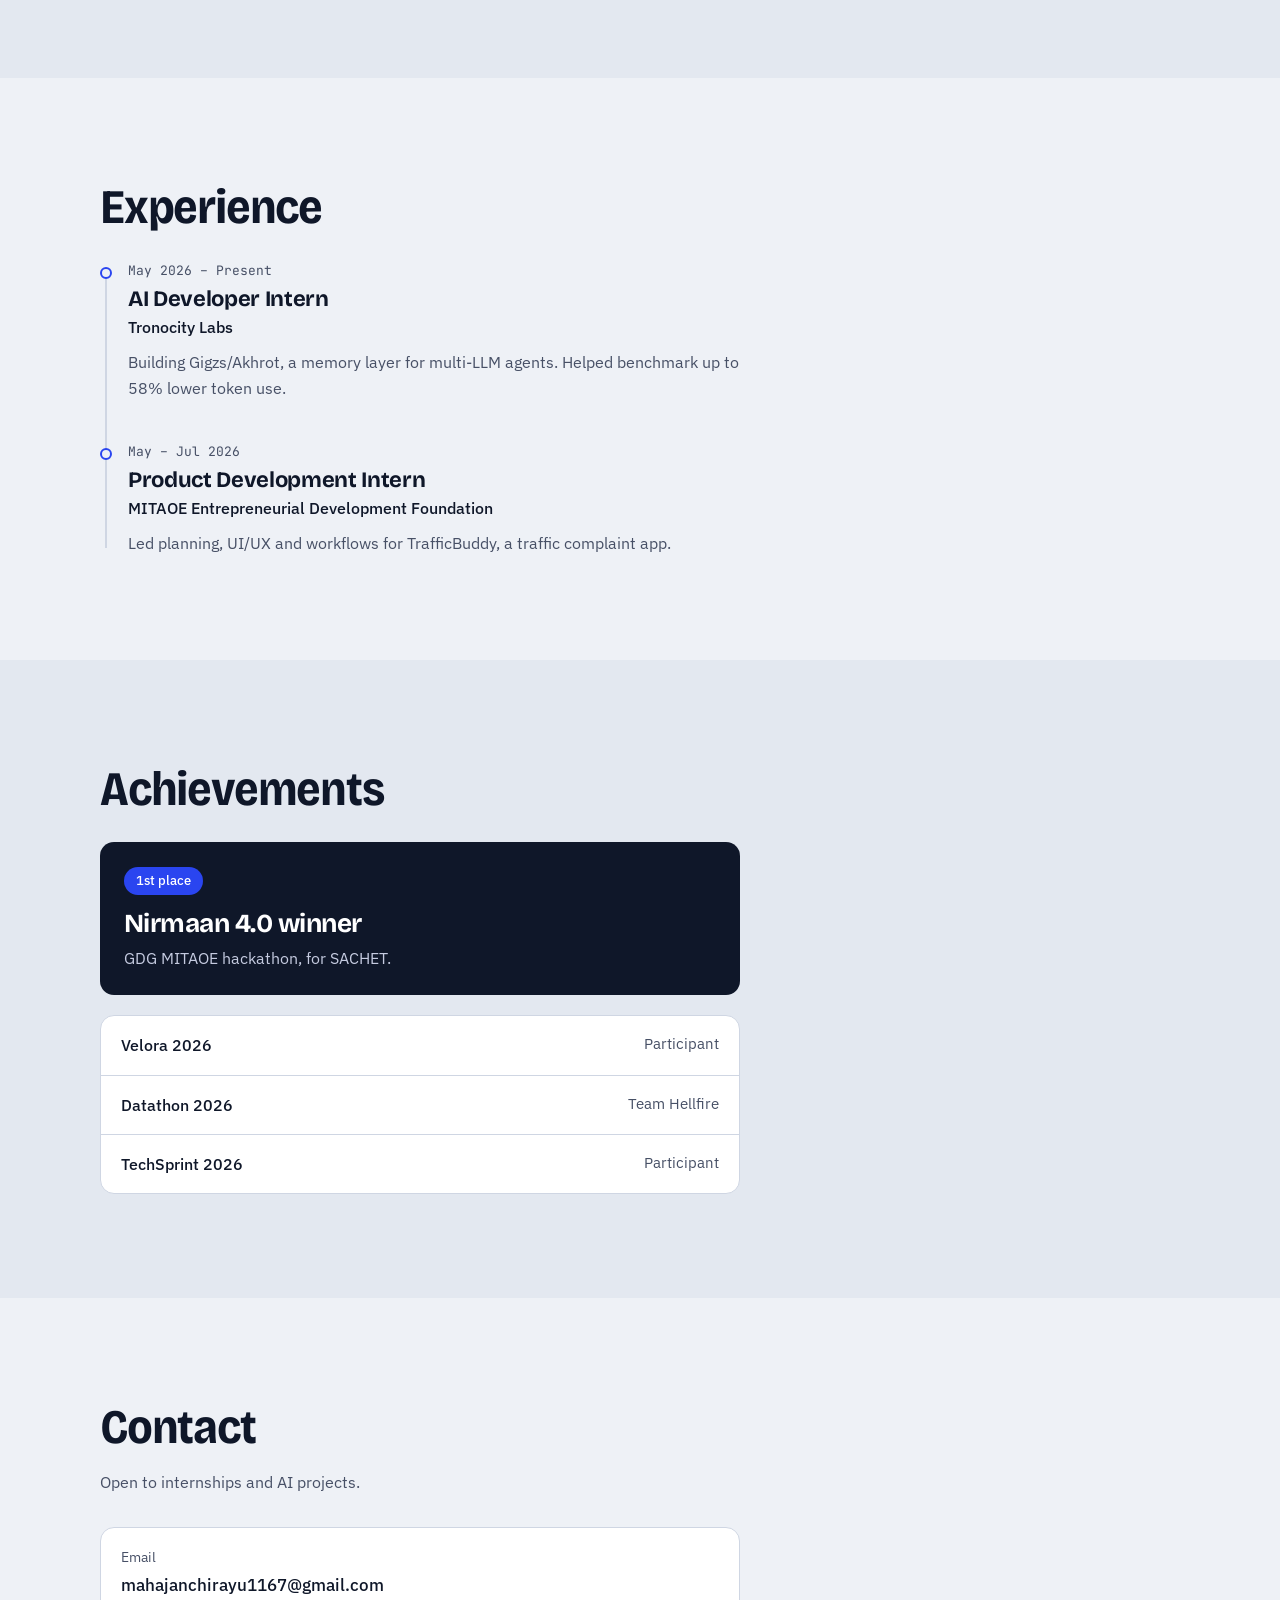
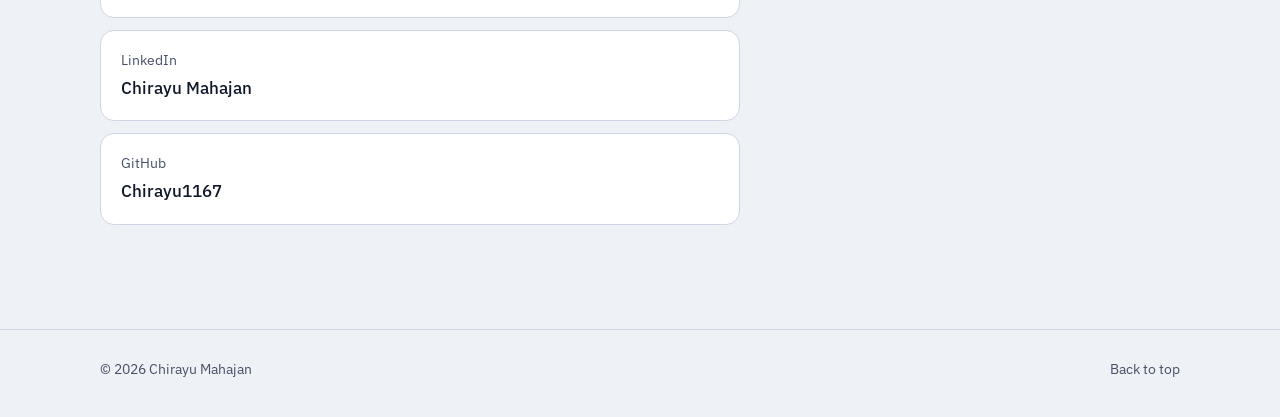
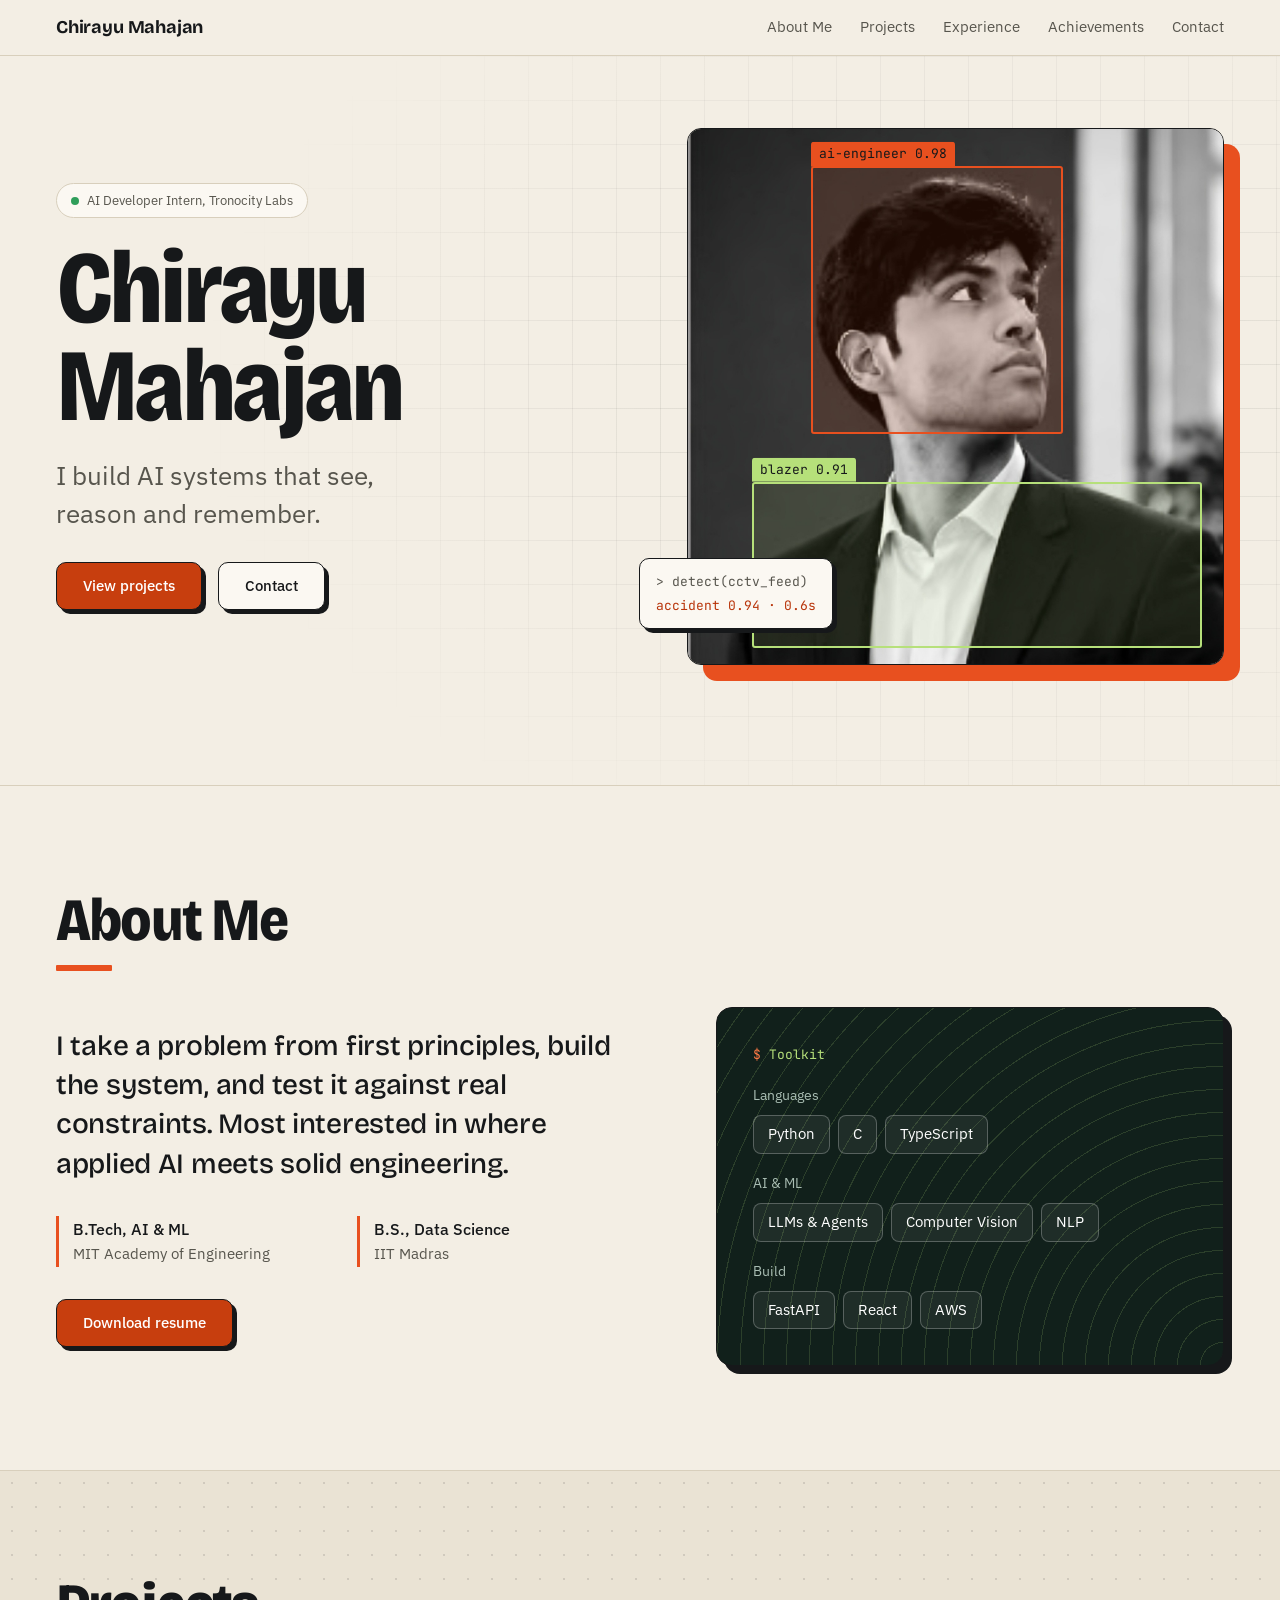
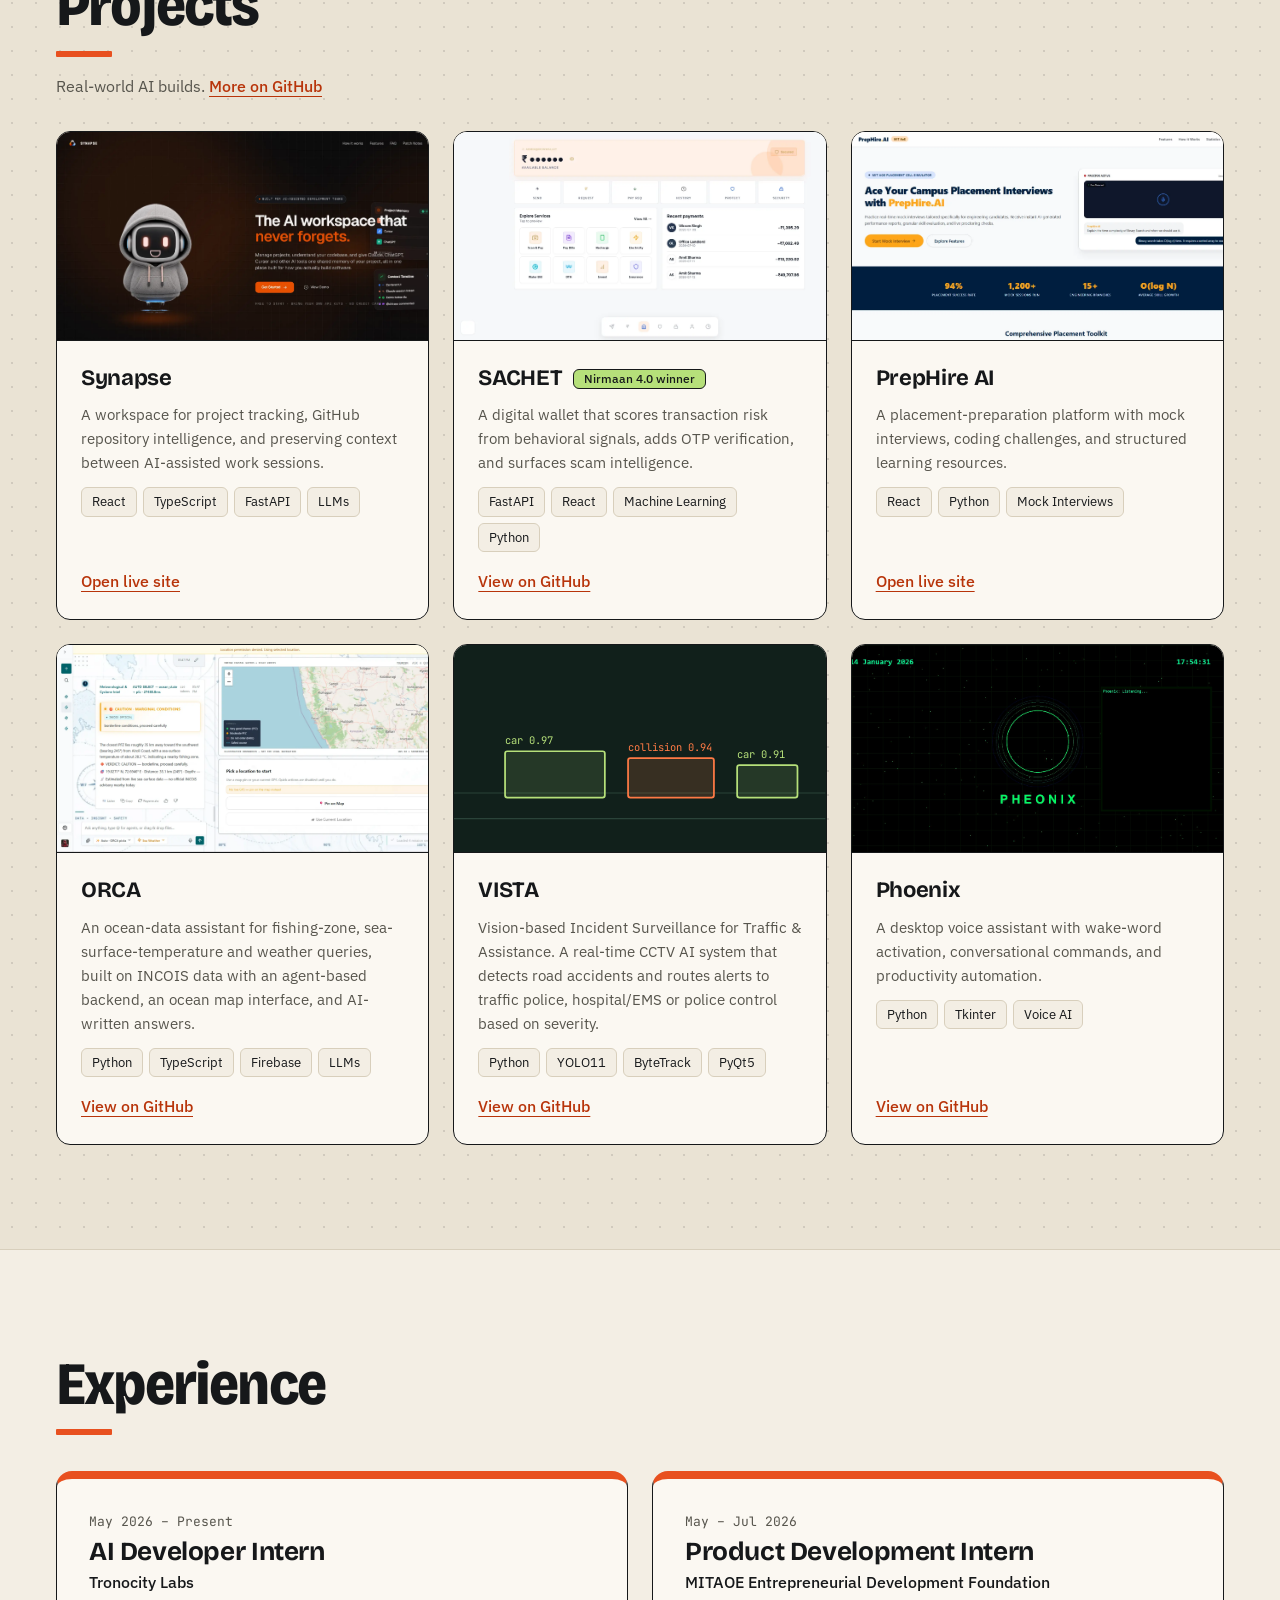
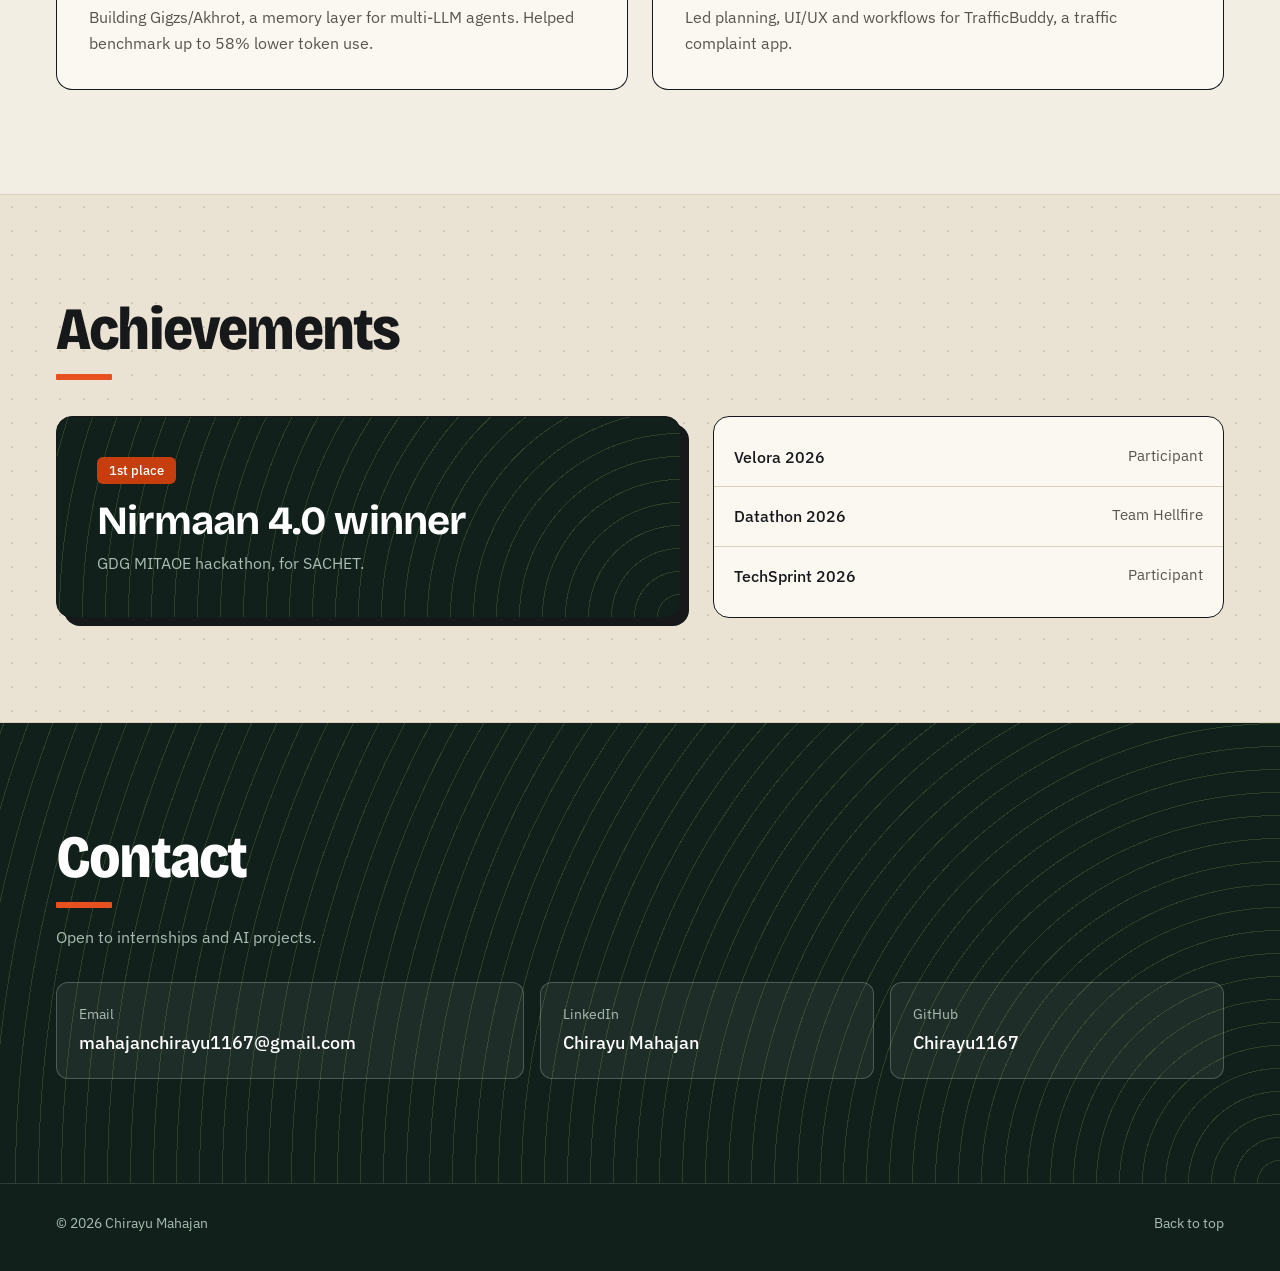
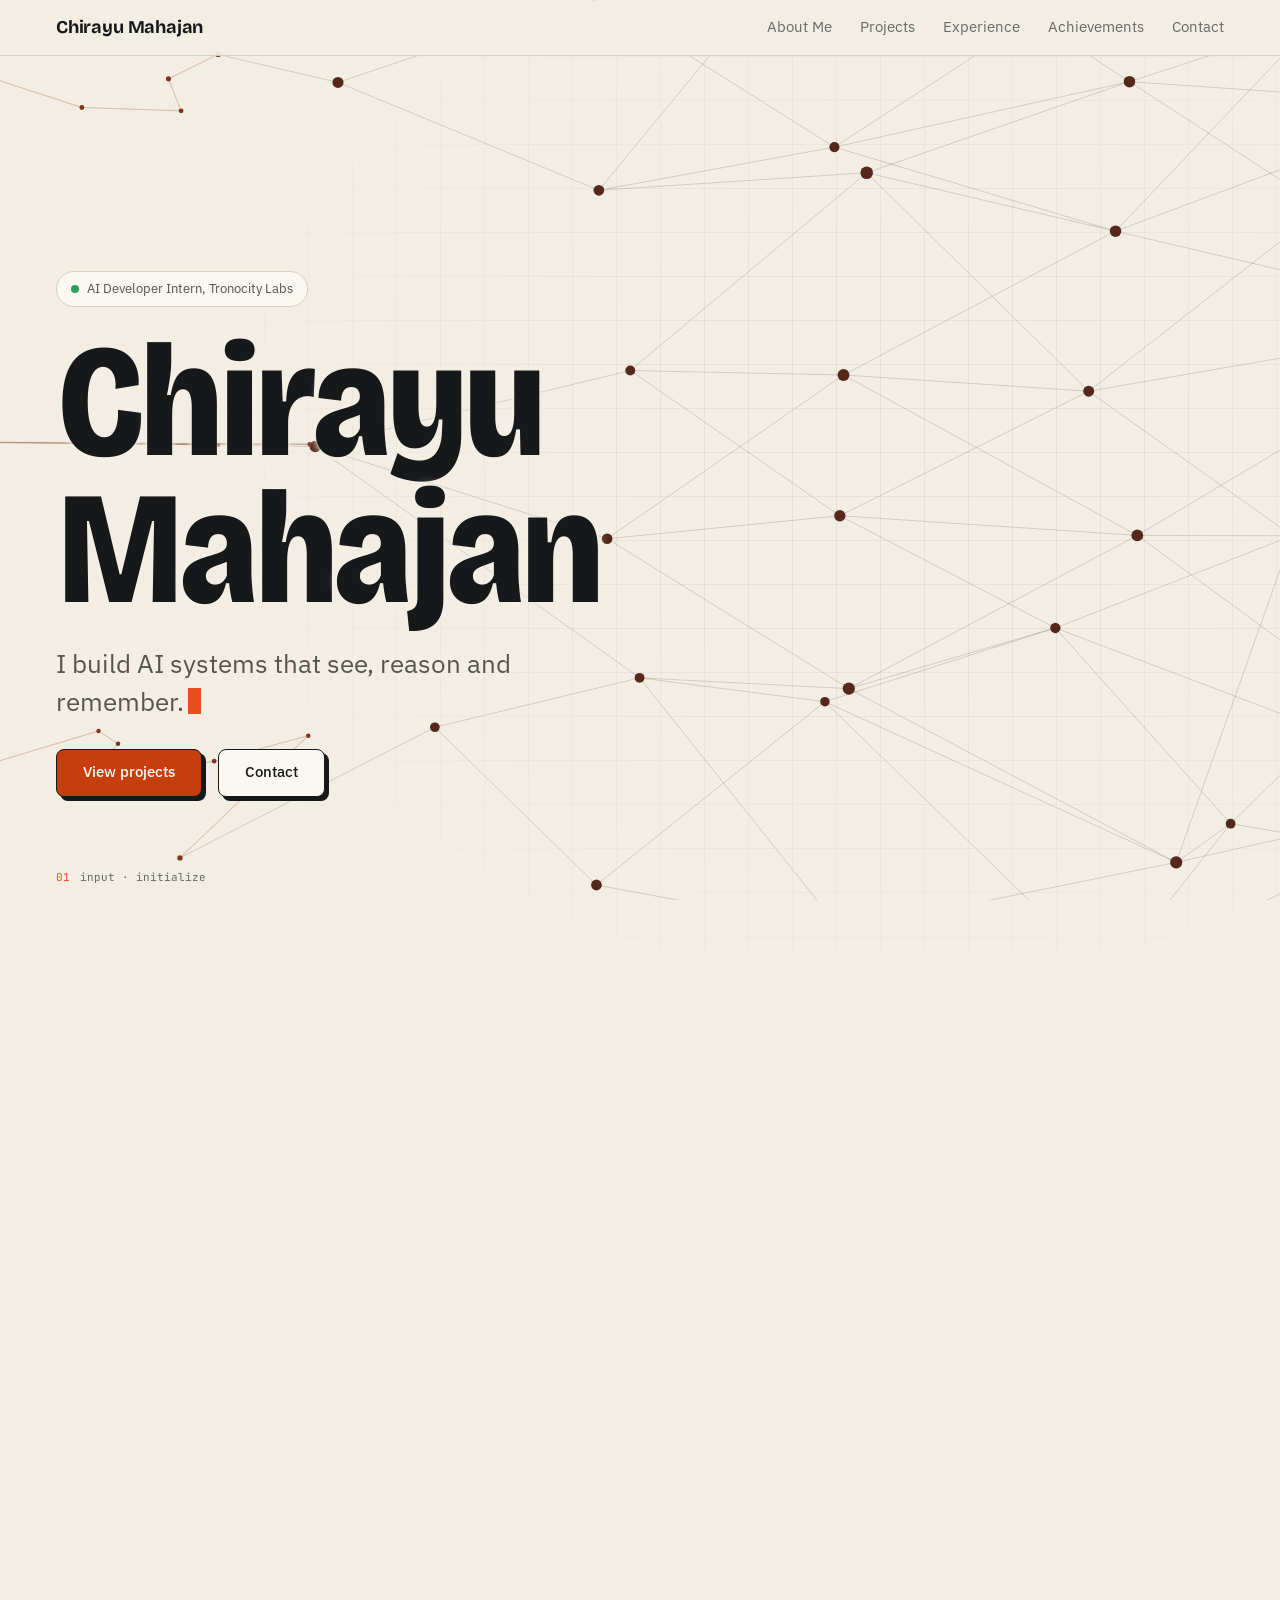
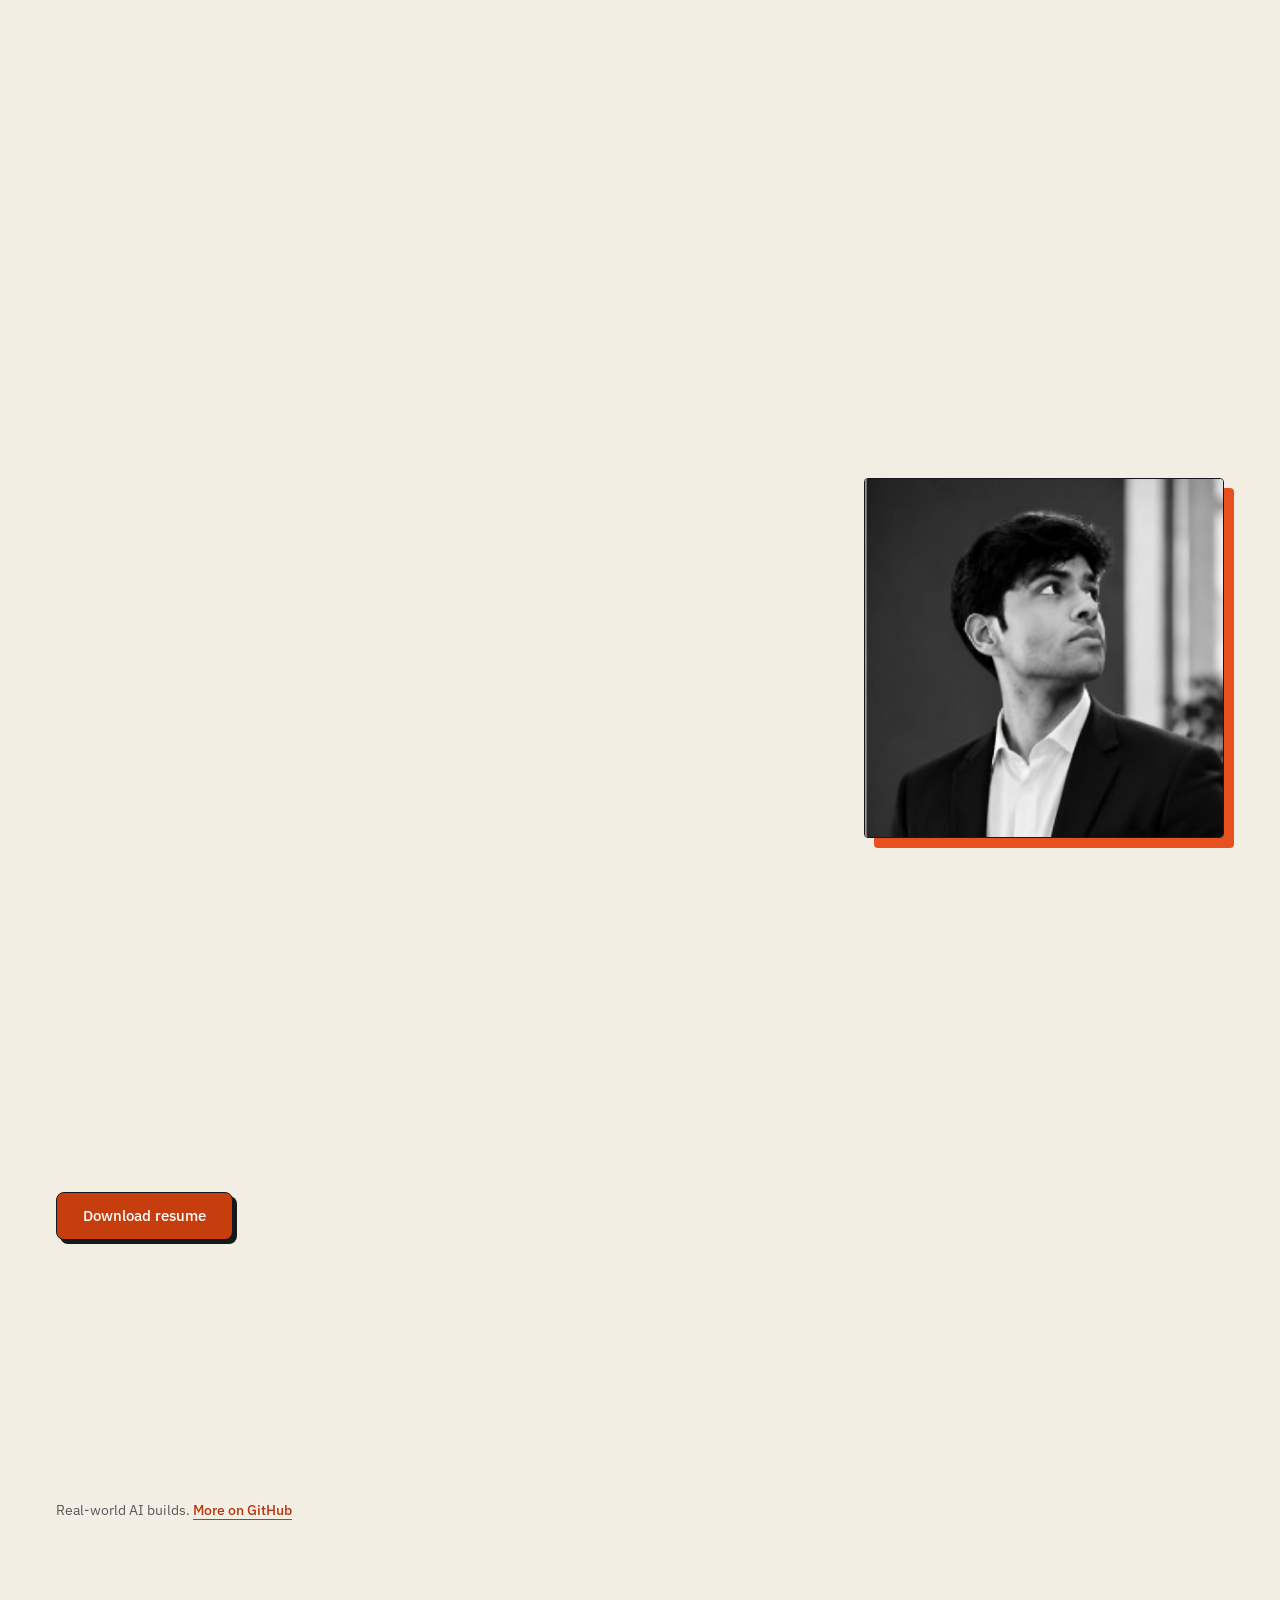
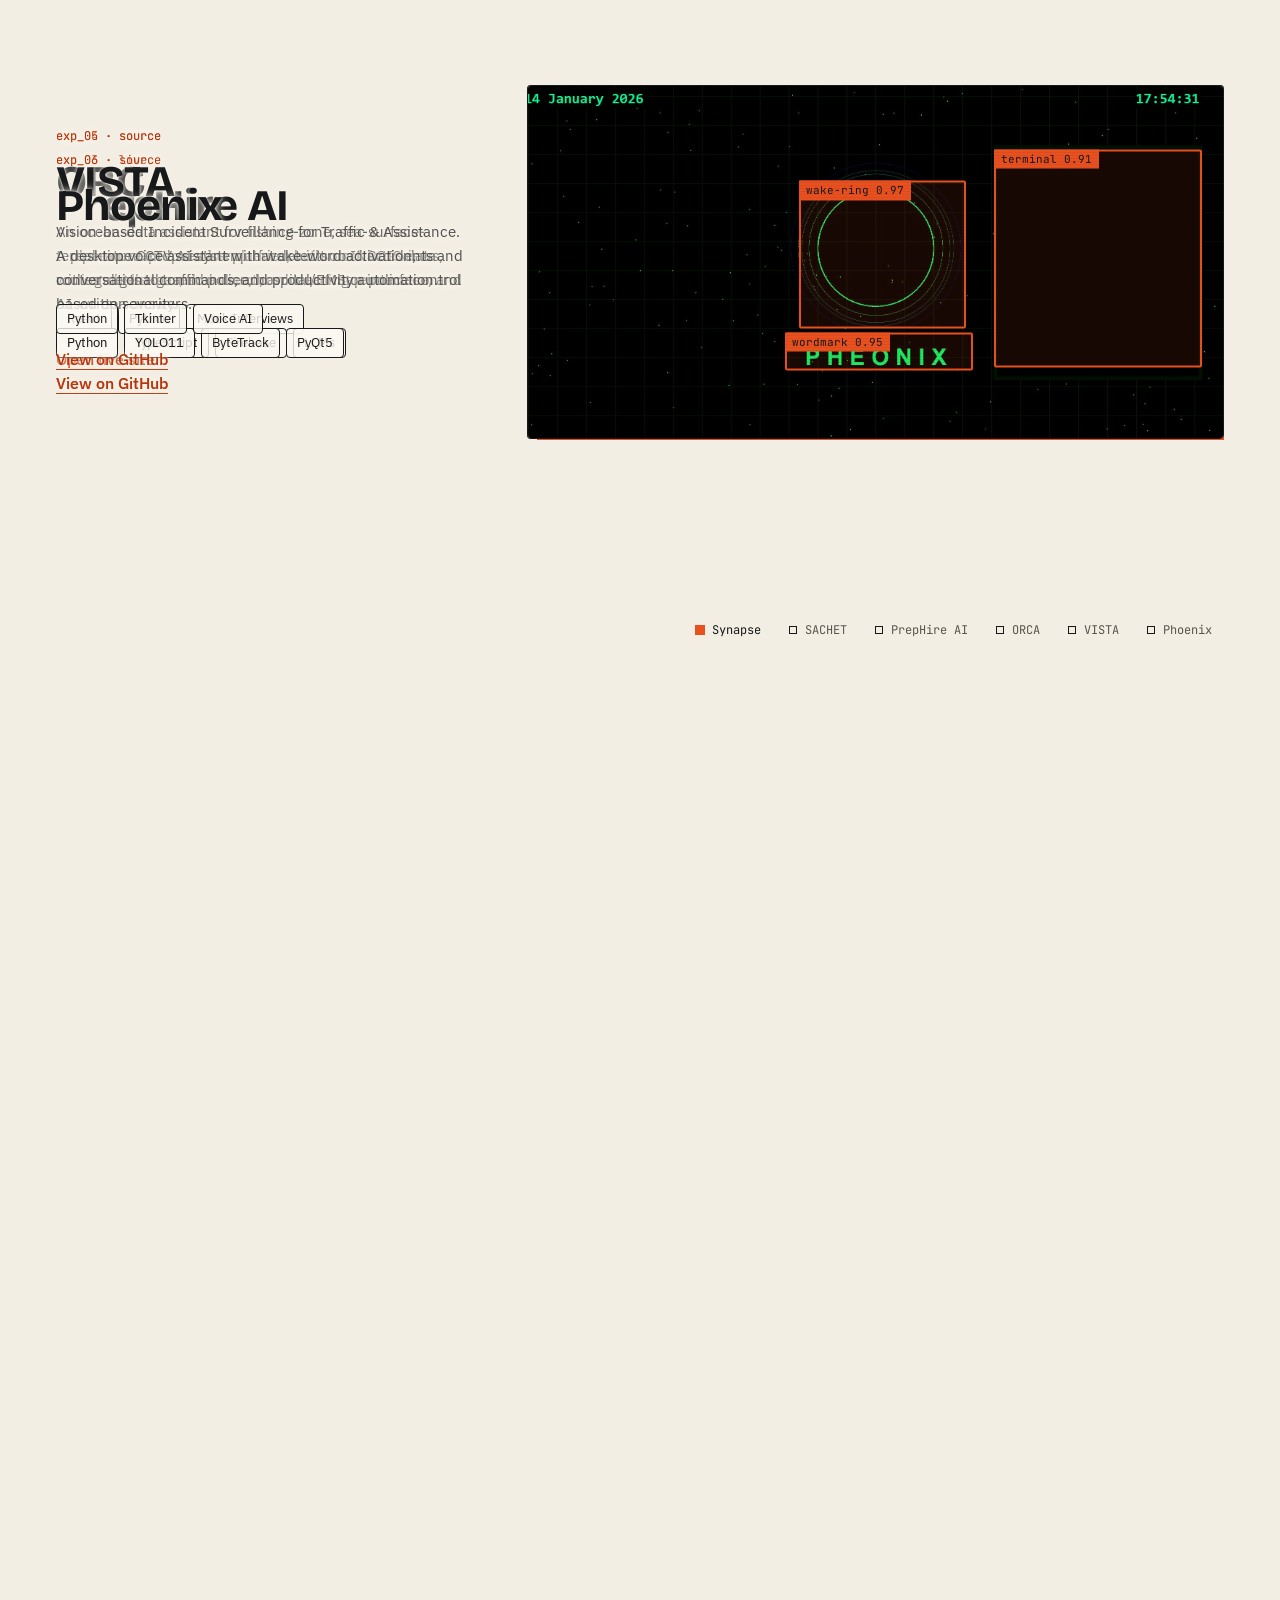
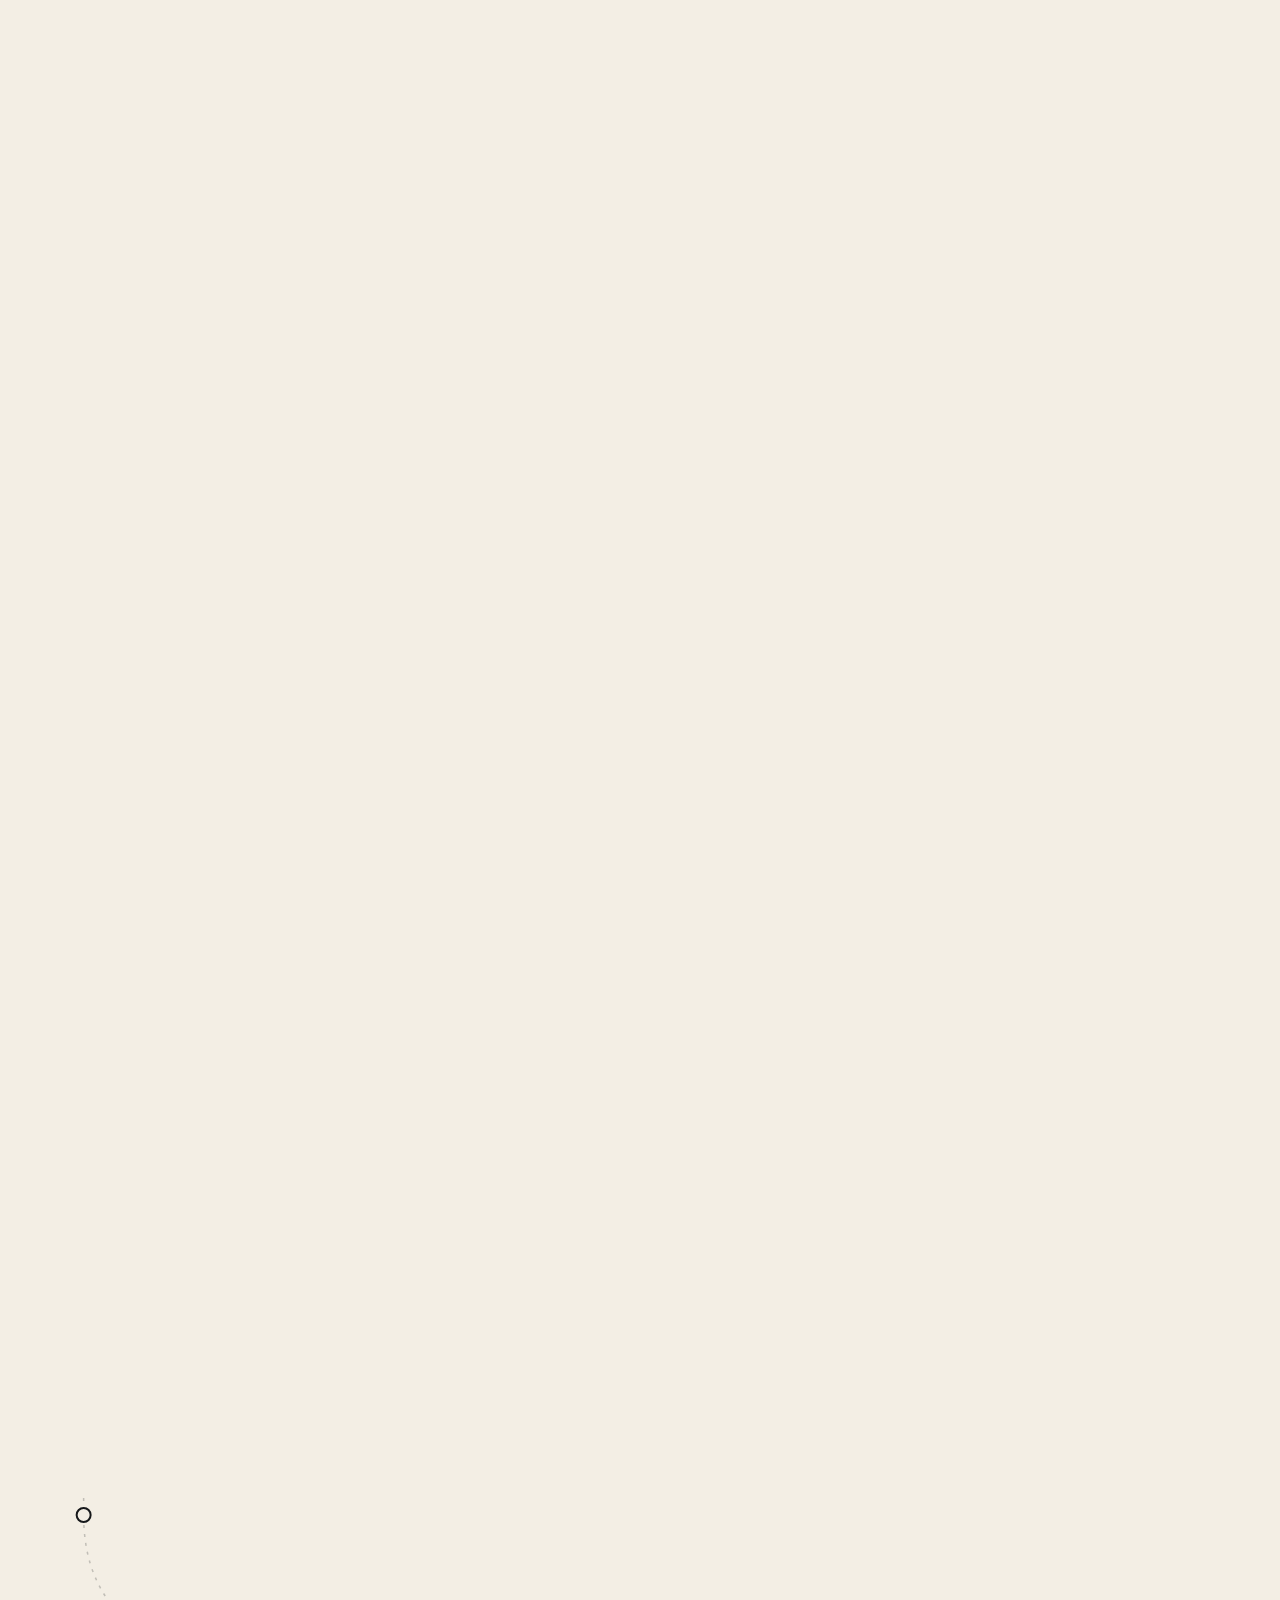
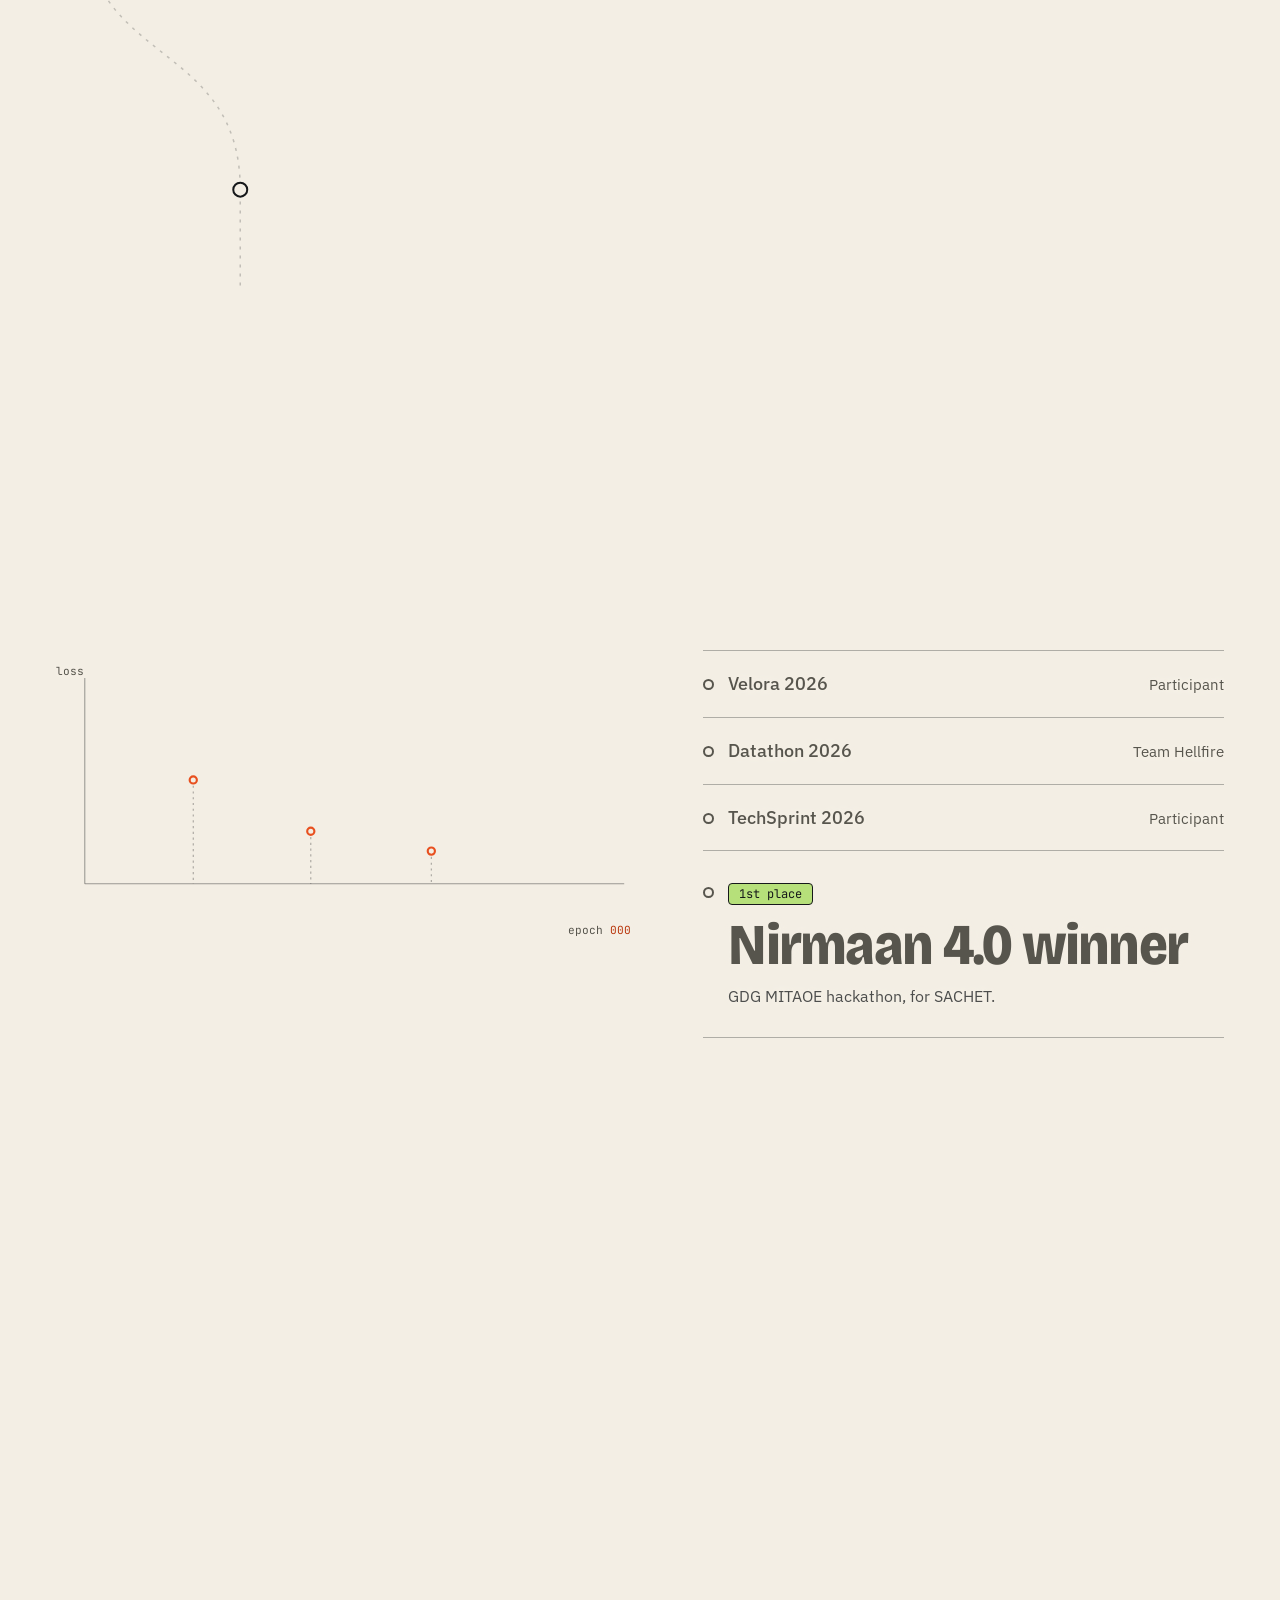
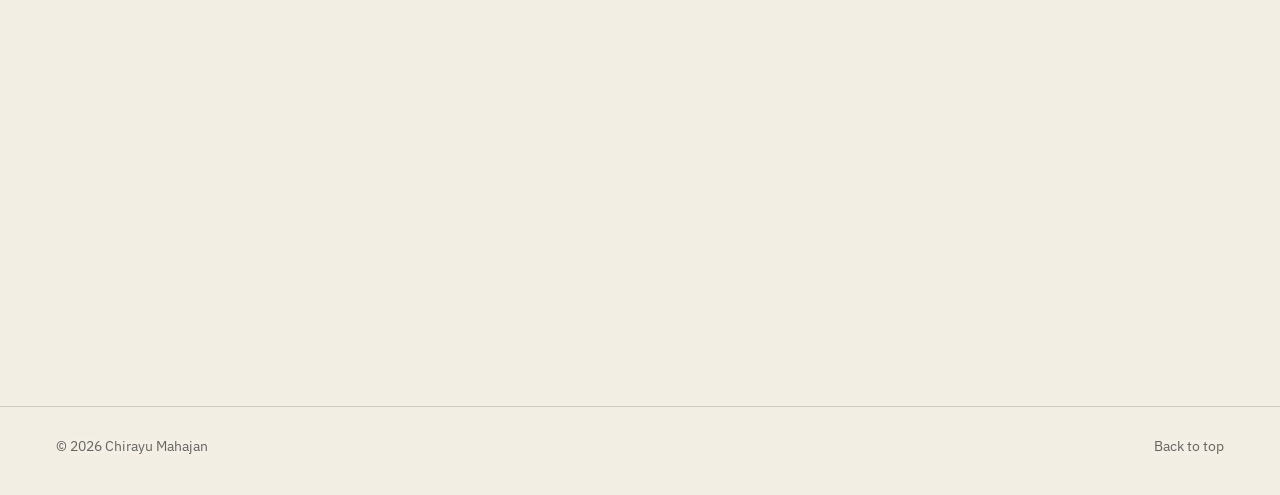
